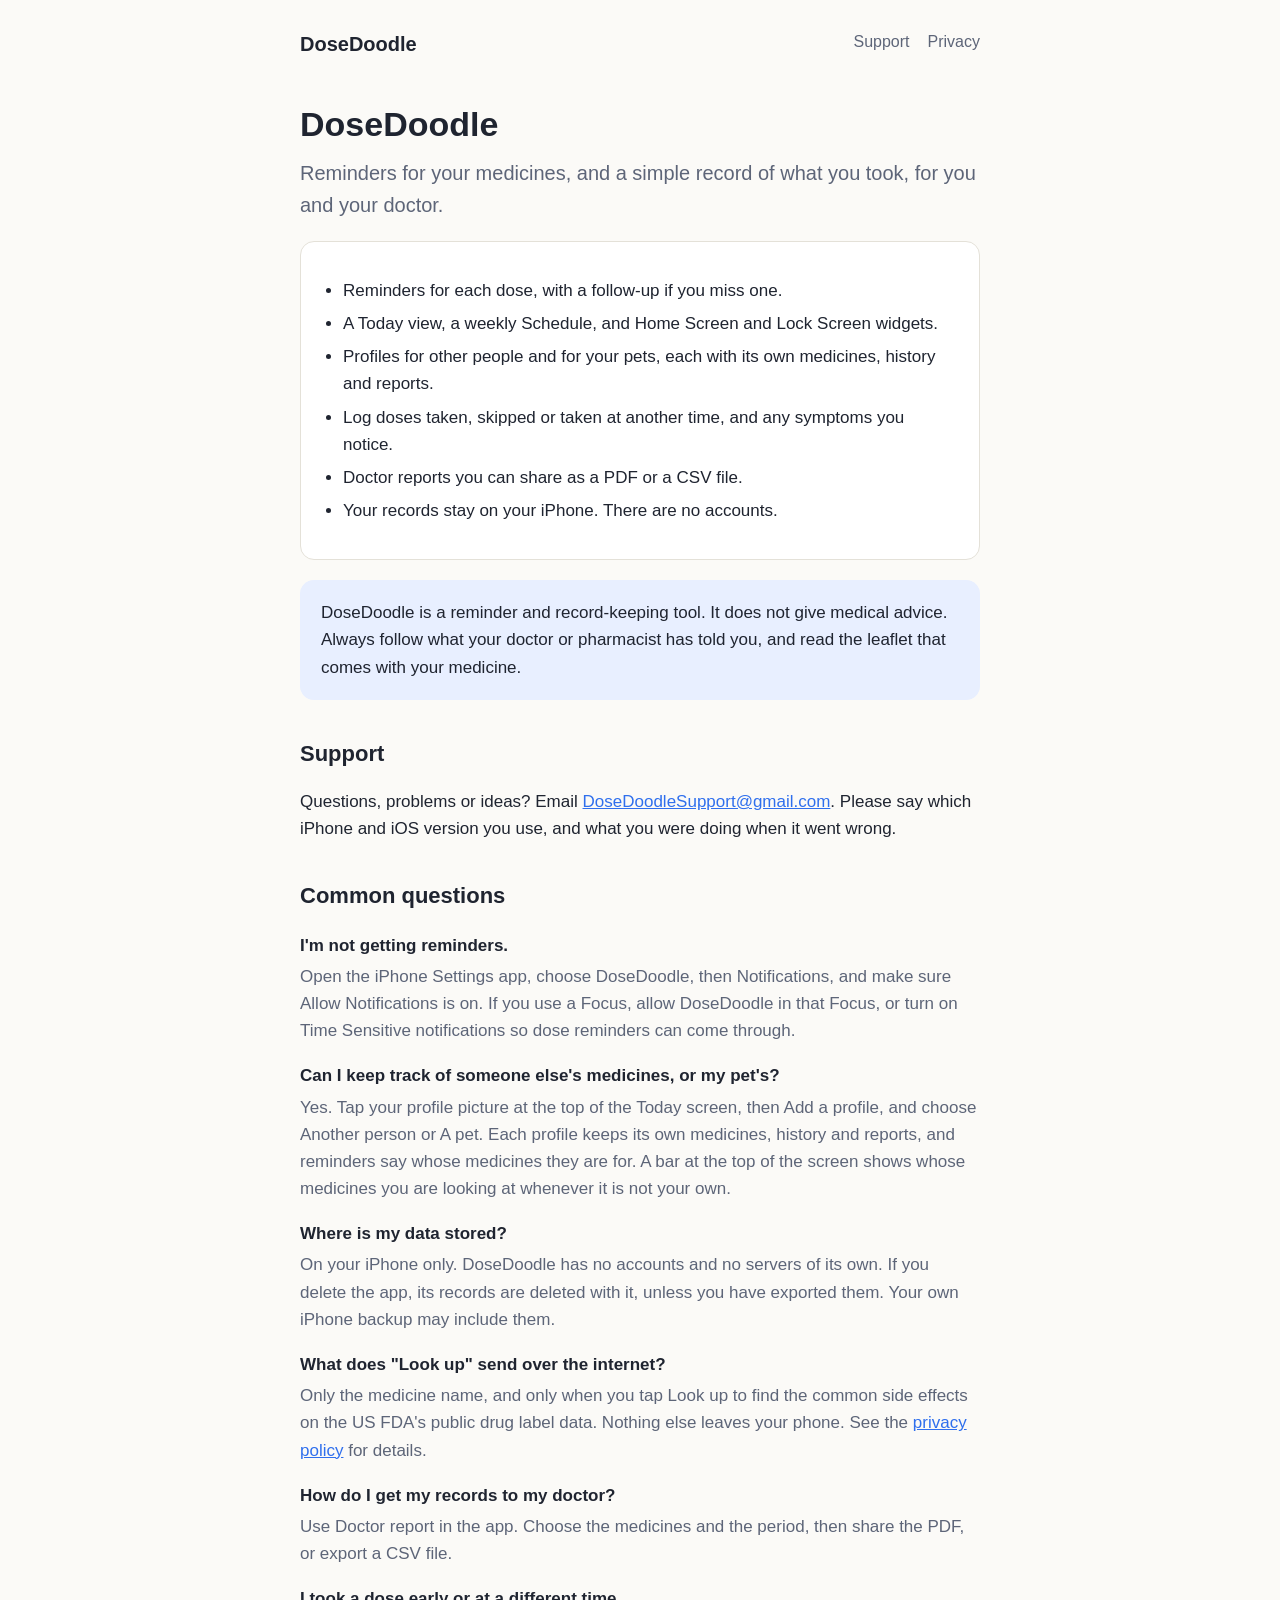
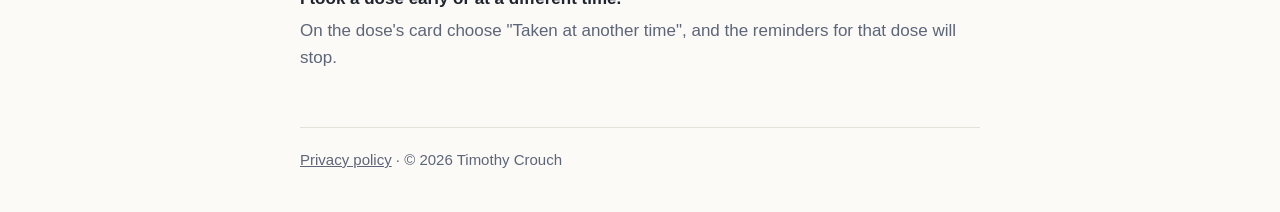
==== index.html @ ae4e3d3f "Add a tab icon to the DoseDoodle site Use the app's capsule on a teal tile as an SVG favicon, with 3" ====
<!doctype html>
<html lang="en-GB">
<head>
<meta charset="utf-8">
<meta name="viewport" content="width=device-width, initial-scale=1">
<title>DoseDoodle: medicine reminders and records</title>
<meta name="description" content="DoseDoodle is an iPhone app that reminds you when to take your medicines and keeps a simple record for you and your doctor.">
<link rel="icon" href="favicon.svg" type="image/svg+xml">
<link rel="icon" href="favicon-32.png" type="image/png" sizes="32x32">
<link rel="icon" href="favicon-48.png" type="image/png" sizes="48x48">
<link rel="apple-touch-icon" href="apple-touch-icon.png">
<link rel="stylesheet" href="style.css">
</head>
<body>
<div class="wrap">
  <header class="site">
    <a class="brand" href="/">DoseDoodle</a>
    <nav><a href="/">Support</a><a href="privacy.html">Privacy</a></nav>
  </header>

  <main>
    <h1>DoseDoodle</h1>
    <p class="lede">Reminders for your medicines, and a simple record of what you took, for you and your doctor.</p>

    <div class="card">
      <ul>
        <li>Reminders for each dose, with a follow-up if you miss one.</li>
        <li>A Today view, a weekly Schedule, and Home Screen and Lock Screen widgets.</li>
        <li>Profiles for other people and for your pets, each with its own medicines, history and reports.</li>
        <li>Log doses taken, skipped or taken at another time, and any symptoms you notice.</li>
        <li>Doctor reports you can share as a PDF or a CSV file.</li>
        <li>Your records stay on your iPhone. There are no accounts.</li>
      </ul>
    </div>

    <div class="card note">
      DoseDoodle is a reminder and record-keeping tool. It does not give medical advice. Always follow what your doctor or pharmacist has told you, and read the leaflet that comes with your medicine.
    </div>

    <h2>Support</h2>
    <p>Questions, problems or ideas? Email <a href="mailto:DoseDoodleSupport@gmail.com">DoseDoodleSupport@gmail.com</a>. Please say which iPhone and iOS version you use, and what you were doing when it went wrong.</p>

    <h2>Common questions</h2>
    <dl>
      <dt>I'm not getting reminders.</dt>
      <dd>Open the iPhone Settings app, choose DoseDoodle, then Notifications, and make sure Allow Notifications is on. If you use a Focus, allow DoseDoodle in that Focus, or turn on Time Sensitive notifications so dose reminders can come through.</dd>

      <dt>Can I keep track of someone else's medicines, or my pet's?</dt>
      <dd>Yes. Tap your profile picture at the top of the Today screen, then Add a profile, and choose Another person or A pet. Each profile keeps its own medicines, history and reports, and reminders say whose medicines they are for. A bar at the top of the screen shows whose medicines you are looking at whenever it is not your own.</dd>

      <dt>Where is my data stored?</dt>
      <dd>On your iPhone only. DoseDoodle has no accounts and no servers of its own. If you delete the app, its records are deleted with it, unless you have exported them. Your own iPhone backup may include them.</dd>

      <dt>What does "Look up" send over the internet?</dt>
      <dd>Only the medicine name, and only when you tap Look up to find the common side effects on the US FDA's public drug label data. Nothing else leaves your phone. See the <a href="privacy.html">privacy policy</a> for details.</dd>

      <dt>How do I get my records to my doctor?</dt>
      <dd>Use Doctor report in the app. Choose the medicines and the period, then share the PDF, or export a CSV file.</dd>

      <dt>I took a dose early or at a different time.</dt>
      <dd>On the dose's card choose "Taken at another time", and the reminders for that dose will stop.</dd>
    </dl>
  </main>

  <footer>
    <a href="privacy.html">Privacy policy</a> &middot; &copy; 2026 Timothy Crouch
  </footer>
</div>
</body>
</html>
---- style.css ----
:root {
  --bg: #fbfaf7;
  --card: #ffffff;
  --text: #1f2430;
  --muted: #5d6578;
  --line: #e4e1d8;
  --accent: #2f6fed;
  --accent-soft: #e8efff;
}
@media (prefers-color-scheme: dark) {
  :root {
    --bg: #14171f;
    --card: #1c202b;
    --text: #eceef4;
    --muted: #a3abbd;
    --line: #2d3343;
    --accent: #7ba3ff;
    --accent-soft: #232c45;
  }
}
* { box-sizing: border-box; }
html { -webkit-text-size-adjust: 100%; }
body {
  margin: 0;
  background: var(--bg);
  color: var(--text);
  font: 17px/1.6 -apple-system, BlinkMacSystemFont, "Segoe UI", Roboto, Helvetica, Arial, sans-serif;
}
.wrap { max-width: 720px; margin: 0 auto; padding: 0 20px; }
header.site { padding: 28px 0 8px; }
header.site a.brand { font-weight: 700; font-size: 20px; color: var(--text); text-decoration: none; }
header.site nav { float: right; }
header.site nav a { margin-left: 18px; color: var(--muted); text-decoration: none; font-size: 16px; }
header.site nav a:hover { color: var(--accent); }
h1 { font-size: 34px; line-height: 1.2; margin: 36px 0 12px; }
h2 { font-size: 22px; margin: 36px 0 8px; }
p, li { color: var(--text); }
.lede { font-size: 20px; color: var(--muted); margin-top: 0; }
a { color: var(--accent); }
.card {
  background: var(--card);
  border: 1px solid var(--line);
  border-radius: 14px;
  padding: 18px 20px;
  margin: 20px 0;
}
.card.note { background: var(--accent-soft); border-color: transparent; }
ul { padding-left: 22px; }
li { margin: 6px 0; }
dt { font-weight: 600; margin-top: 18px; }
dd { margin: 4px 0 0; color: var(--muted); }
footer { margin: 56px 0 40px; padding-top: 20px; border-top: 1px solid var(--line); color: var(--muted); font-size: 15px; }
footer a { color: var(--muted); }
.updated { color: var(--muted); font-size: 15px; }
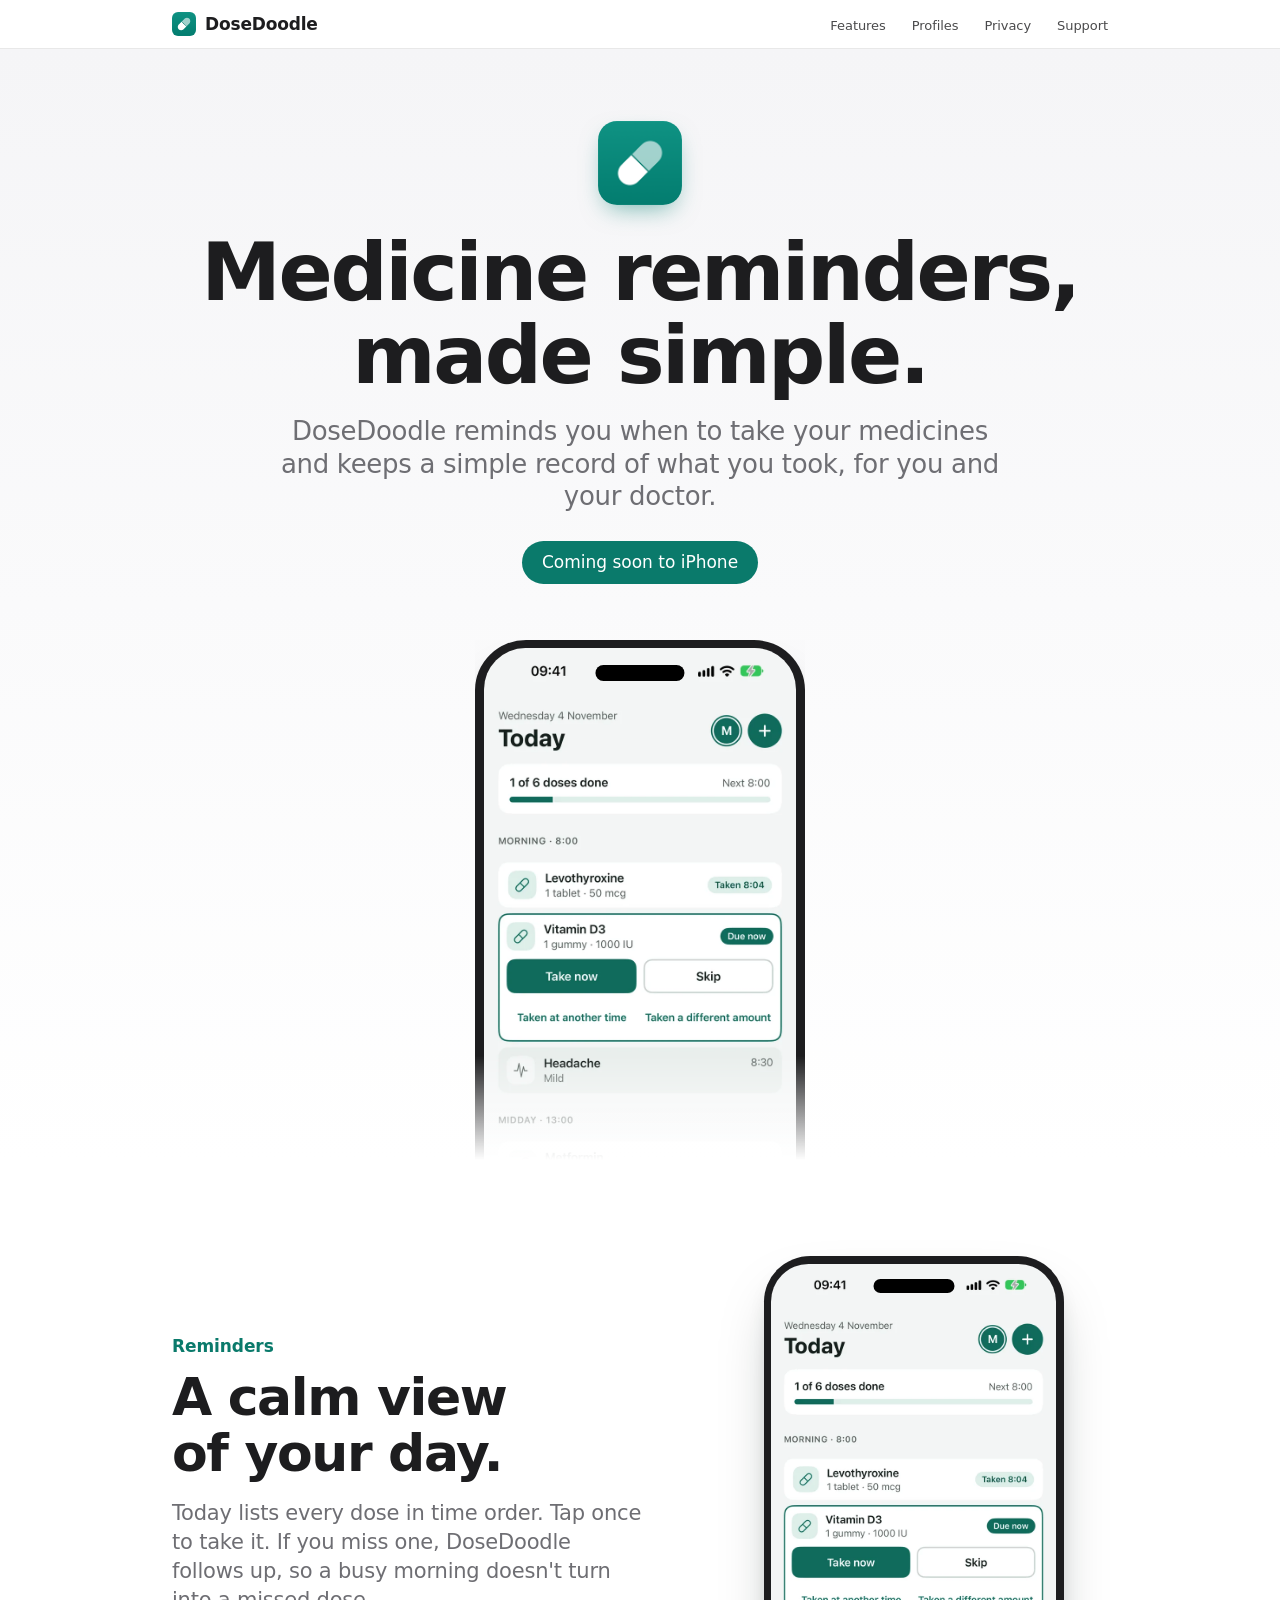
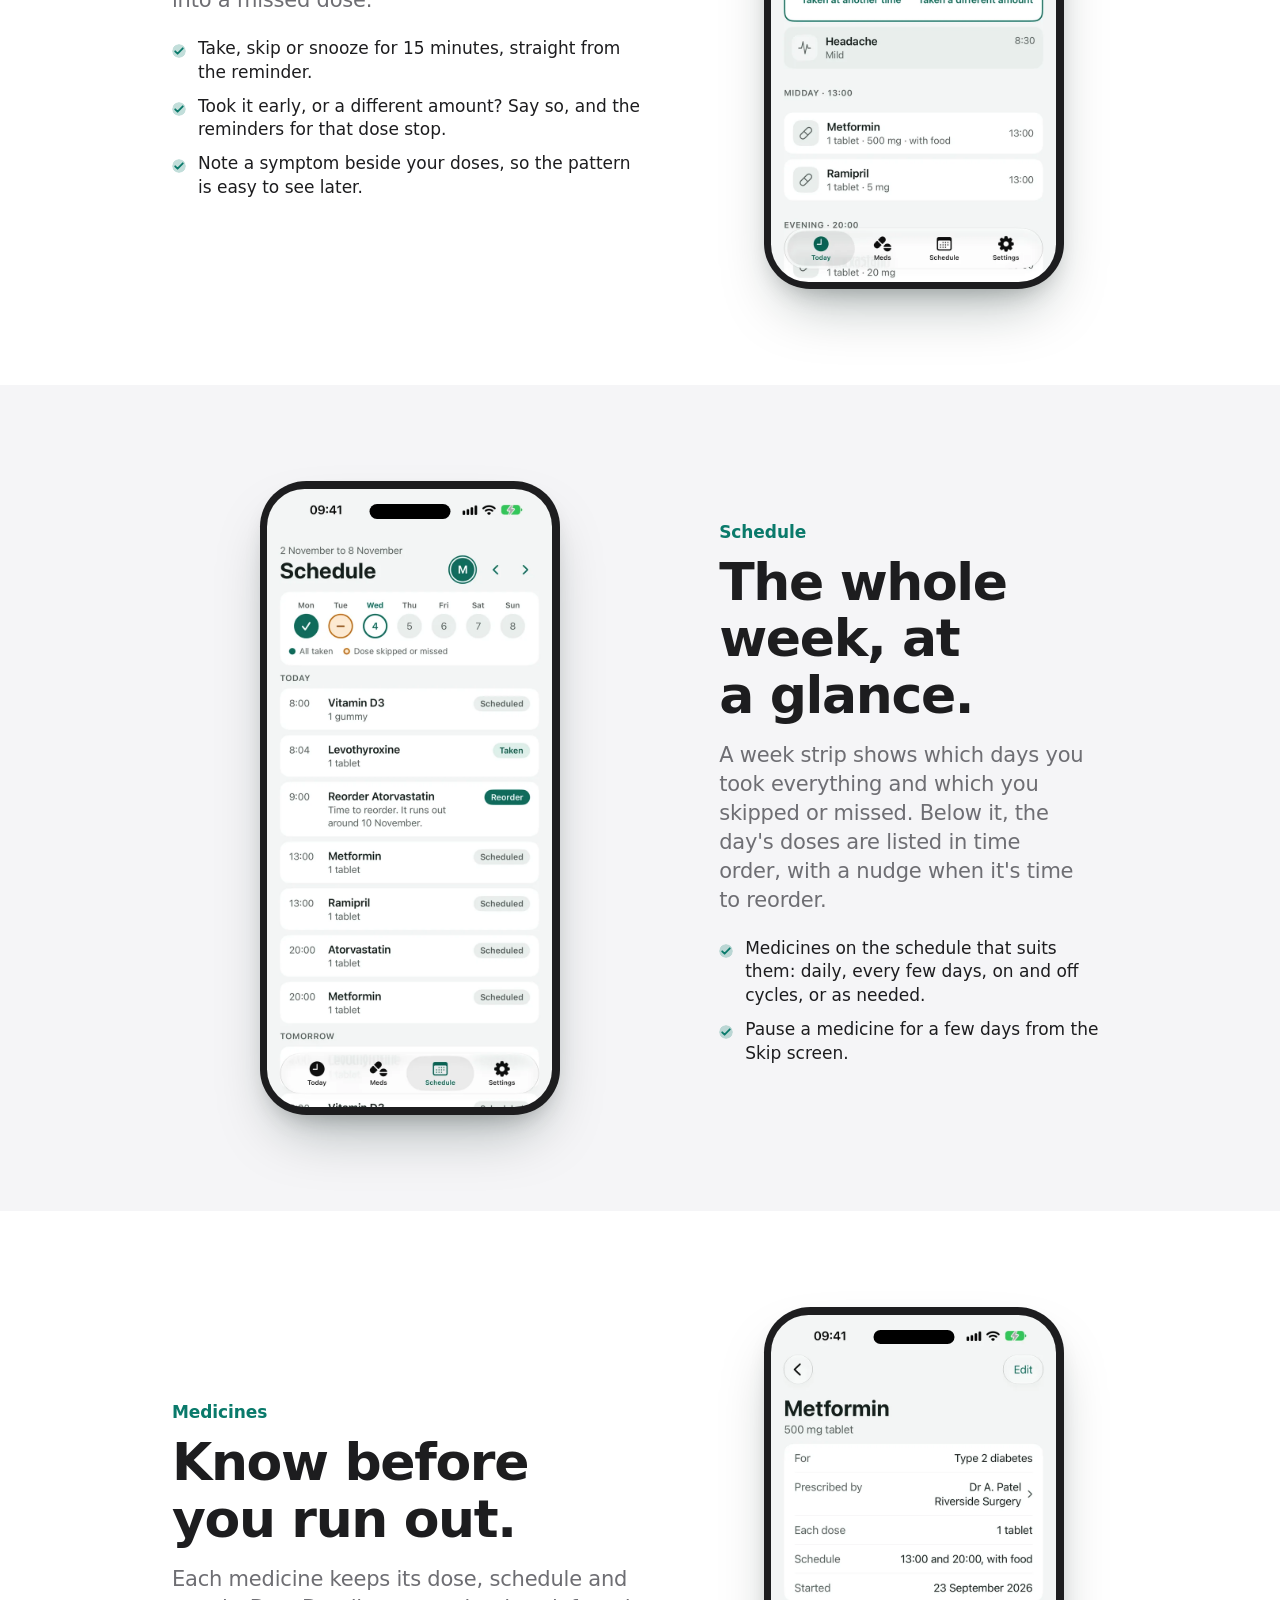
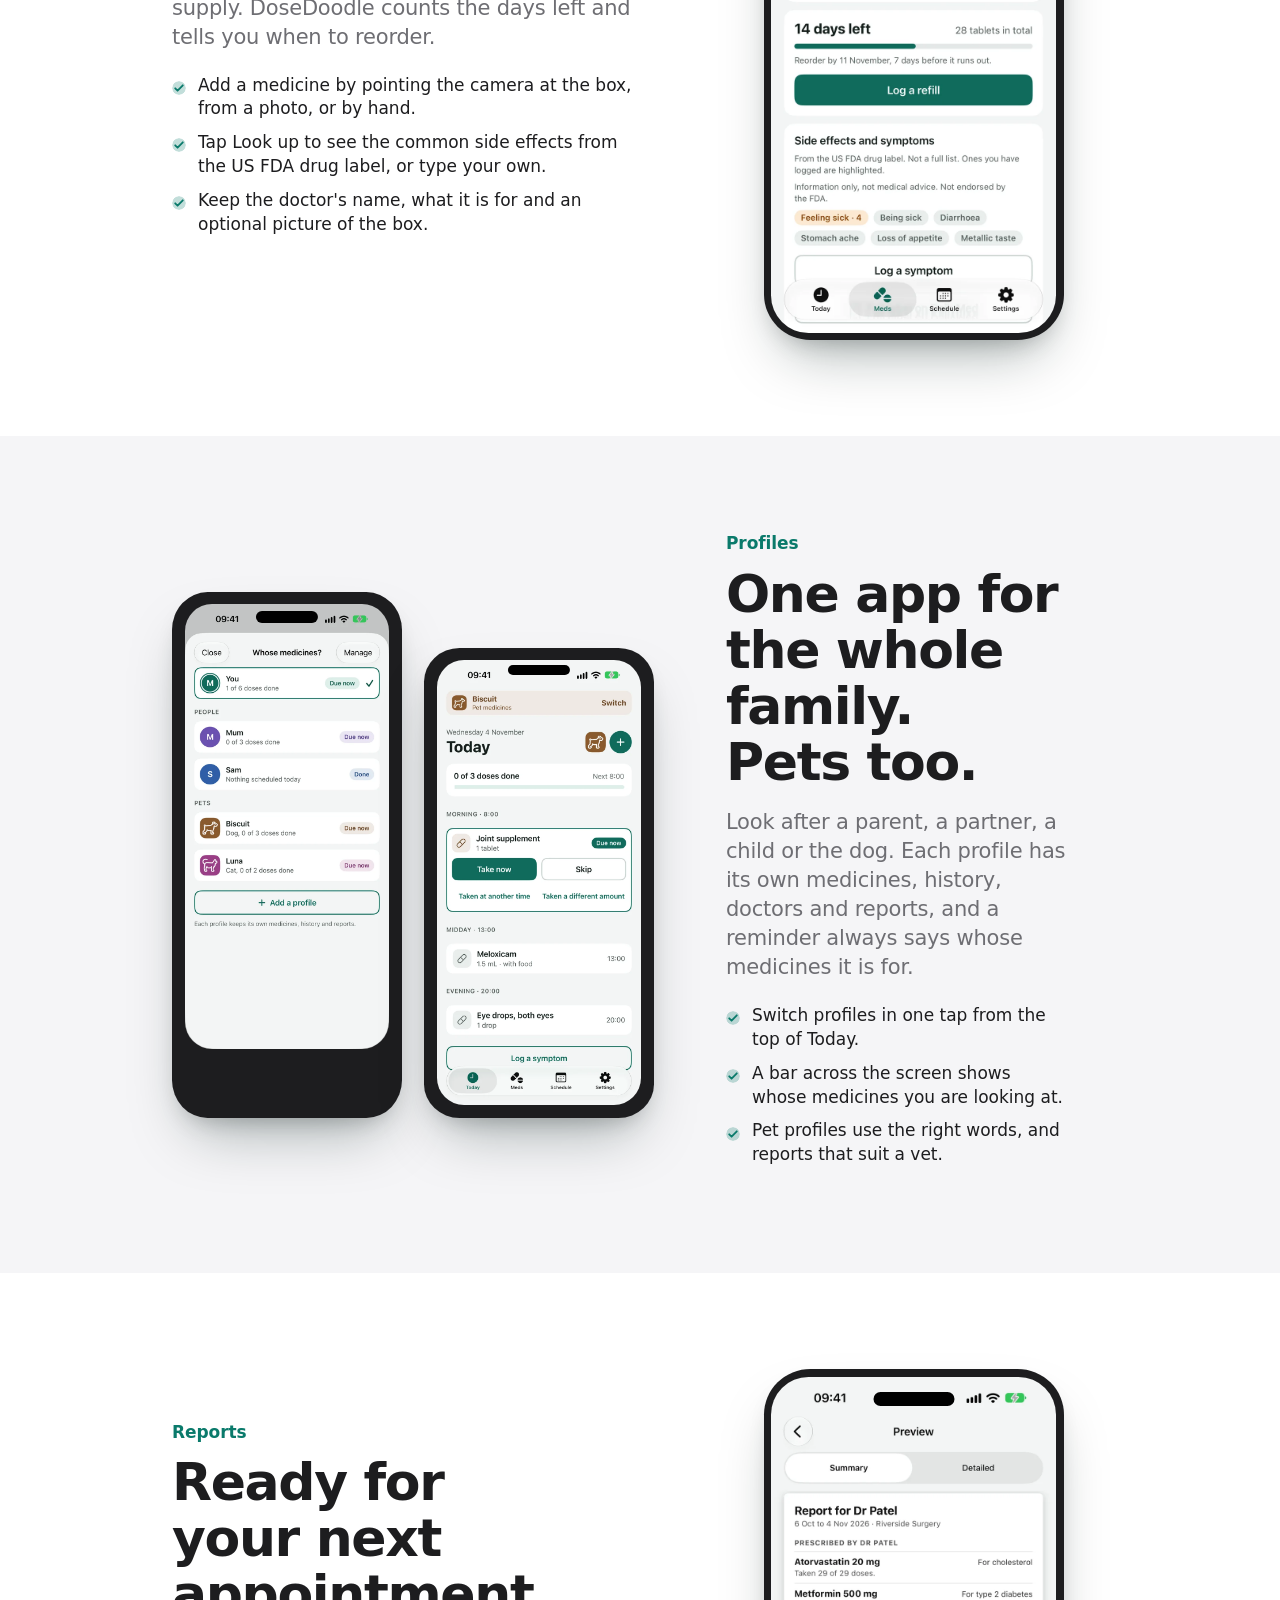
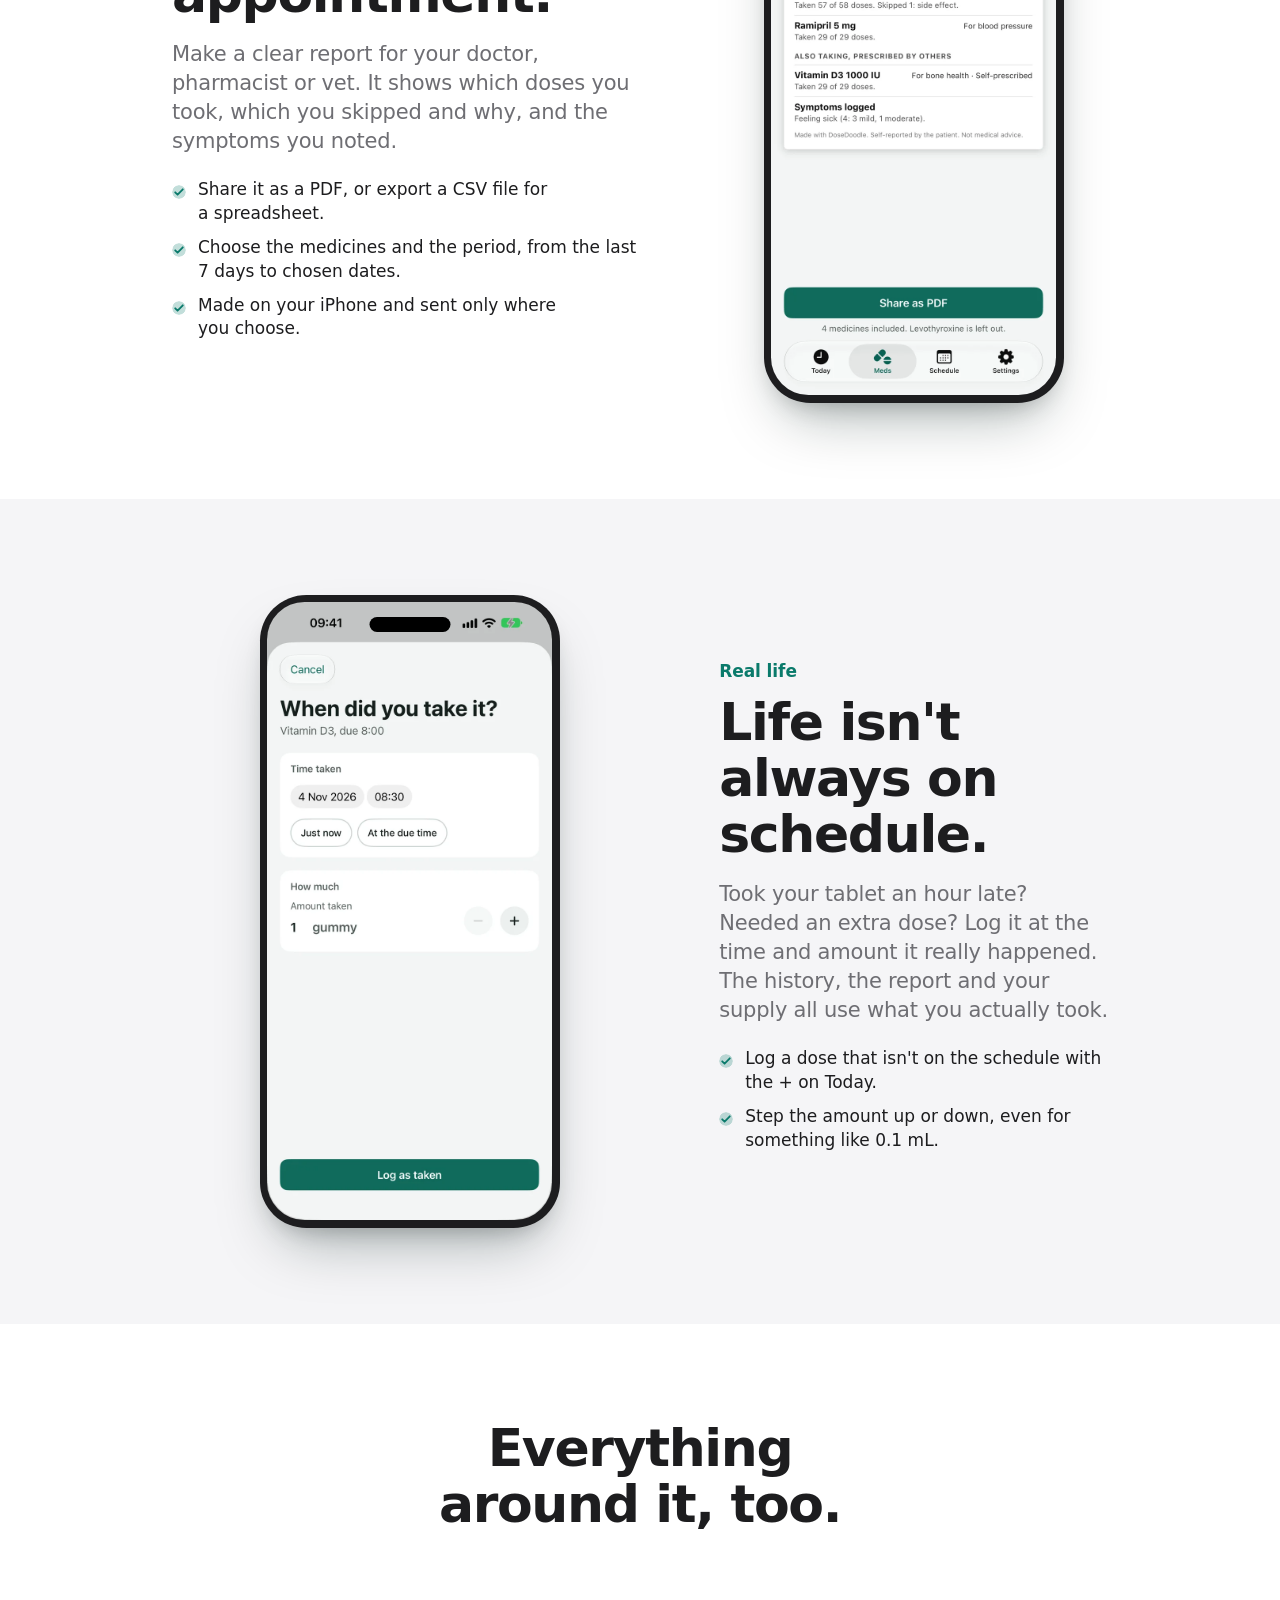
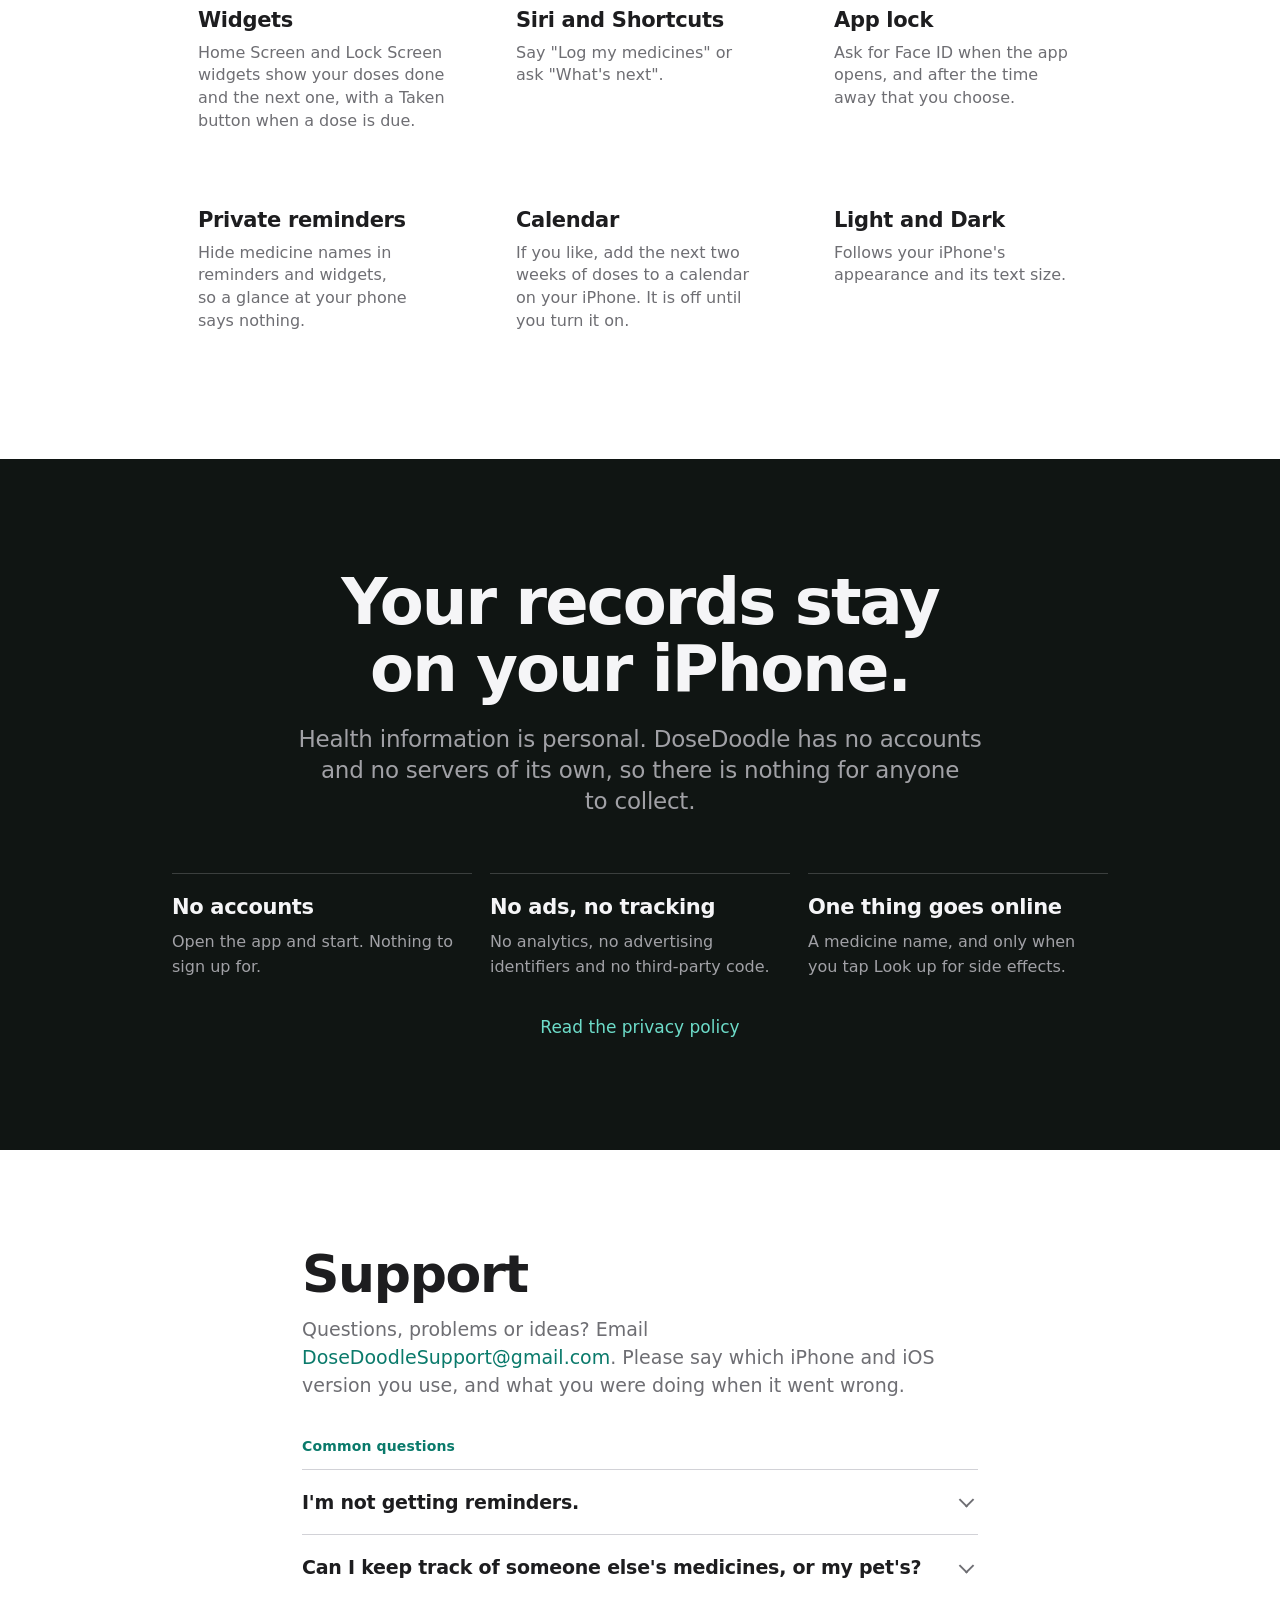
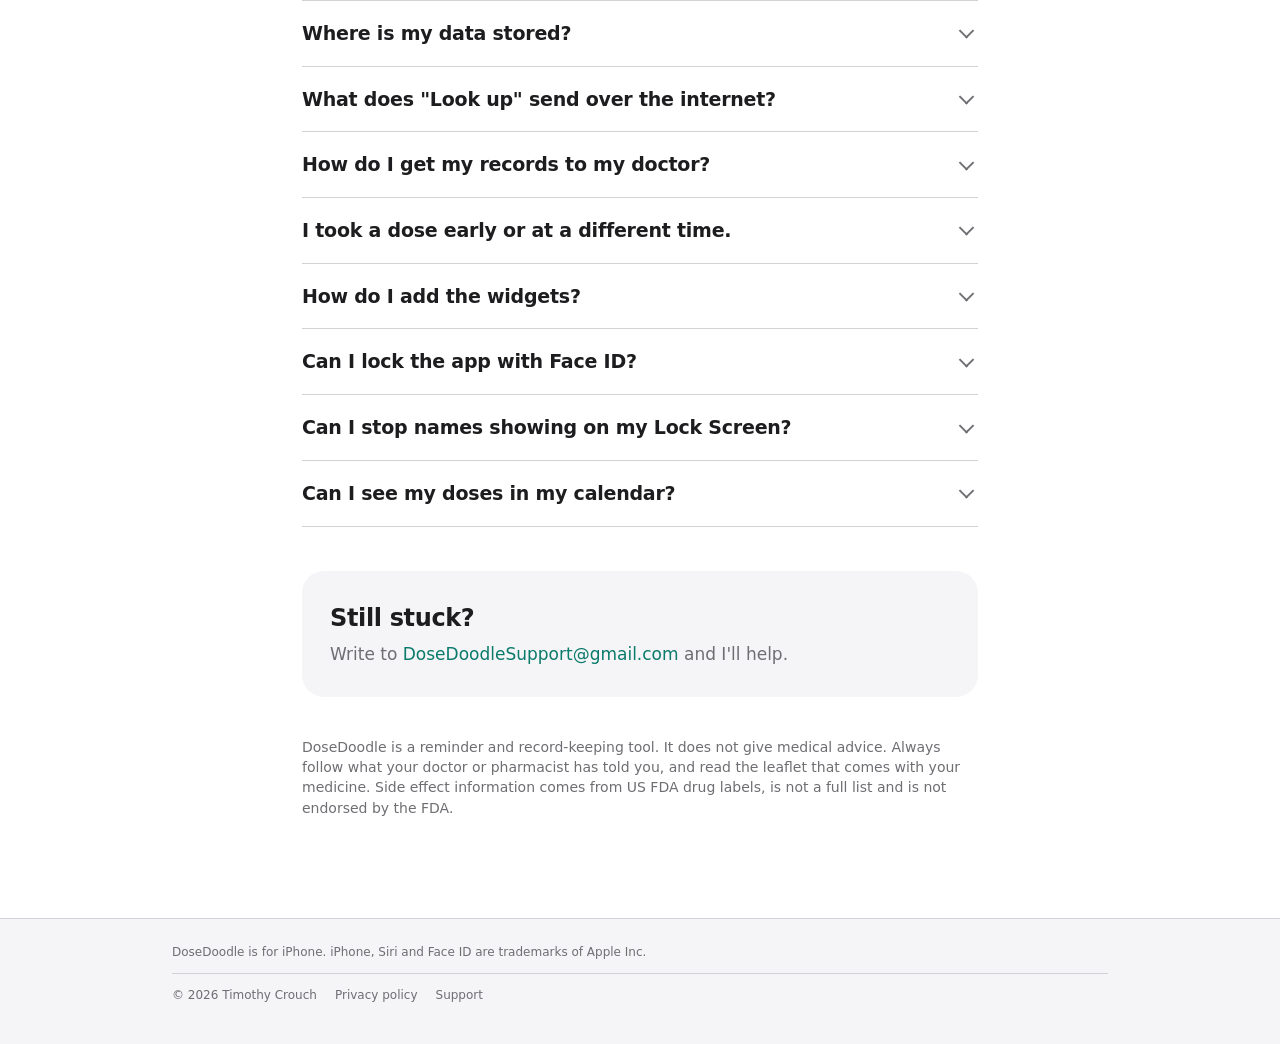
==== commit d09b5baa: "Redesign the DoseDoodle site in an Apple style, with screenshots and more support answers Move the h" ====
--- a/index.html
+++ b/index.html
@@ -3,8 +3,16 @@
 <head>
 <meta charset="utf-8">
 <meta name="viewport" content="width=device-width, initial-scale=1">
-<title>DoseDoodle: medicine reminders and records</title>
-<meta name="description" content="DoseDoodle is an iPhone app that reminds you when to take your medicines and keeps a simple record for you and your doctor.">
+<title>DoseDoodle: medicine reminders and records for iPhone</title>
+<meta name="description" content="DoseDoodle is an iPhone app that reminds you when to take your medicines and keeps a simple record for you and your doctor. Profiles for family and pets. Your records stay on your iPhone.">
+<meta name="theme-color" content="#ffffff" media="(prefers-color-scheme: light)">
+<meta name="theme-color" content="#000000" media="(prefers-color-scheme: dark)">
+<meta property="og:type" content="website">
+<meta property="og:site_name" content="DoseDoodle">
+<meta property="og:title" content="DoseDoodle: medicine reminders, made simple">
+<meta property="og:description" content="Reminders for your medicines and a simple record for you and your doctor. Profiles for family and pets. Your records stay on your iPhone.">
+<meta property="og:image" content="https://dosedoodle.netlify.app/img/og.png">
+<meta name="twitter:card" content="summary_large_image">
 <link rel="icon" href="favicon.svg" type="image/svg+xml">
 <link rel="icon" href="favicon-32.png" type="image/png" sizes="32x32">
 <link rel="icon" href="favicon-48.png" type="image/png" sizes="48x48">
@@ -12,59 +20,224 @@
 <link rel="stylesheet" href="style.css">
 </head>
 <body>
-<div class="wrap">
-  <header class="site">
-    <a class="brand" href="/">DoseDoodle</a>
-    <nav><a href="/">Support</a><a href="privacy.html">Privacy</a></nav>
-  </header>
-
-  <main>
-    <h1>DoseDoodle</h1>
-    <p class="lede">Reminders for your medicines, and a simple record of what you took, for you and your doctor.</p>
-
-    <div class="card">
-      <ul>
-        <li>Reminders for each dose, with a follow-up if you miss one.</li>
-        <li>A Today view, a weekly Schedule, and Home Screen and Lock Screen widgets.</li>
-        <li>Profiles for other people and for your pets, each with its own medicines, history and reports.</li>
-        <li>Log doses taken, skipped or taken at another time, and any symptoms you notice.</li>
-        <li>Doctor reports you can share as a PDF or a CSV file.</li>
-        <li>Your records stay on your iPhone. There are no accounts.</li>
-      </ul>
-    </div>
-
-    <div class="card note">
-      DoseDoodle is a reminder and record-keeping tool. It does not give medical advice. Always follow what your doctor or pharmacist has told you, and read the leaflet that comes with your medicine.
-    </div>
-
+
+<nav class="nav" aria-label="Main">
+  <div class="wrap">
+    <a class="brand" href="/"><img src="apple-touch-icon.png" alt="" width="24" height="24">DoseDoodle</a>
+    <ul>
+      <li class="hide-sm"><a href="#today">Features</a></li>
+      <li class="hide-sm"><a href="#profiles">Profiles</a></li>
+      <li><a href="#private">Privacy</a></li>
+      <li><a href="#support">Support</a></li>
+    </ul>
+  </div>
+</nav>
+
+<header class="hero">
+  <div class="wrap">
+    <img class="icon" src="apple-touch-icon.png" alt="DoseDoodle app icon" width="84" height="84">
+    <h1 class="display">Medicine reminders, made simple.</h1>
+    <p class="lede">DoseDoodle reminds you when to take your medicines and keeps a simple record of what you took, for you and your doctor.</p>
+    <!-- When the app is live, replace this pill with the App Store link and badge. -->
+    <span class="pill">Coming soon to iPhone</span>
+    <div class="hero-phone">
+      <div class="phone"><img src="img/today.webp" width="720" height="1564" alt="The Today screen in DoseDoodle, showing one dose taken, Vitamin D3 due now with Take now and Skip buttons, and later doses for midday and evening."></div>
+    </div>
+  </div>
+</header>
+
+<main>
+
+<section class="band" id="today">
+  <div class="wrap feature">
+    <div class="copy">
+      <p class="eyebrow">Reminders</p>
+      <h2>A calm view of your day.</h2>
+      <p>Today lists every dose in time order. Tap once to take it. If you miss one, DoseDoodle follows up, so a busy morning doesn't turn into a missed dose.</p>
+      <ul class="points">
+        <li>Take, skip or snooze for 15 minutes, straight from the reminder.</li>
+        <li>Took it early, or a different amount? Say so, and the reminders for that dose stop.</li>
+        <li>Note a symptom beside your doses, so the pattern is easy to see later.</li>
+      </ul>
+    </div>
+    <div class="shot"><div class="phone"><img src="img/today.webp" width="720" height="1564" loading="lazy" alt="DoseDoodle's Today screen with the options Taken at another time and Taken a different amount."></div></div>
+  </div>
+</section>
+
+<section class="band alt" id="schedule">
+  <div class="wrap feature flip">
+    <div class="copy">
+      <p class="eyebrow">Schedule</p>
+      <h2>The whole week, at a glance.</h2>
+      <p>A week strip shows which days you took everything and which you skipped or missed. Below it, the day's doses are listed in time order, with a nudge when it's time to reorder.</p>
+      <ul class="points">
+        <li>Medicines on the schedule that suits them: daily, every few days, on and off cycles, or as needed.</li>
+        <li>Pause a medicine for a few days from the Skip screen.</li>
+      </ul>
+    </div>
+    <div class="shot"><div class="phone"><img src="img/schedule.webp" width="720" height="1564" loading="lazy" alt="The weekly Schedule in DoseDoodle, with a week strip showing taken and skipped days above a list of the day's doses."></div></div>
+  </div>
+</section>
+
+<section class="band" id="medicines">
+  <div class="wrap feature">
+    <div class="copy">
+      <p class="eyebrow">Medicines</p>
+      <h2>Know before you run out.</h2>
+      <p>Each medicine keeps its dose, schedule and supply. DoseDoodle counts the days left and tells you when to reorder.</p>
+      <ul class="points">
+        <li>Add a medicine by pointing the camera at the box, from a photo, or by hand.</li>
+        <li>Tap Look up to see the common side effects from the US FDA drug label, or type your own.</li>
+        <li>Keep the doctor's name, what it is for and an optional picture of the box.</li>
+      </ul>
+    </div>
+    <div class="shot"><div class="phone"><img src="img/medicine.webp" width="720" height="1564" loading="lazy" alt="A medicine's page in DoseDoodle, showing the dose, the supply with days left, a reorder date and the side effects list."></div></div>
+  </div>
+</section>
+
+<section class="band alt" id="profiles">
+  <div class="wrap feature flip">
+    <div class="copy">
+      <p class="eyebrow">Profiles</p>
+      <h2>One app for the whole family. Pets too.</h2>
+      <p>Look after a parent, a partner, a child or the dog. Each profile has its own medicines, history, doctors and reports, and a reminder always says whose medicines it is for.</p>
+      <ul class="points">
+        <li>Switch profiles in one tap from the top of Today.</li>
+        <li>A bar across the screen shows whose medicines you are looking at.</li>
+        <li>Pet profiles use the right words, and reports that suit a vet.</li>
+      </ul>
+    </div>
+    <div class="shots">
+      <div class="phone"><img src="img/profiles.webp" width="720" height="1564" loading="lazy" alt="The Whose medicines screen, listing you, two people and two pets with how many doses each has done today."></div>
+      <div class="phone"><img src="img/pet-today.webp" width="720" height="1564" loading="lazy" alt="A dog's Today screen in DoseDoodle, with the profile bar across the top."></div>
+    </div>
+  </div>
+</section>
+
+<section class="band" id="reports">
+  <div class="wrap feature">
+    <div class="copy">
+      <p class="eyebrow">Reports</p>
+      <h2>Ready for your next appointment.</h2>
+      <p>Make a clear report for your doctor, pharmacist or vet. It shows which doses you took, which you skipped and why, and the symptoms you noted.</p>
+      <ul class="points">
+        <li>Share it as a PDF, or export a CSV file for a spreadsheet.</li>
+        <li>Choose the medicines and the period, from the last 7 days to chosen dates.</li>
+        <li>Made on your iPhone and sent only where you choose.</li>
+      </ul>
+    </div>
+    <div class="shot"><div class="phone"><img src="img/report.webp" width="720" height="1564" loading="lazy" alt="A doctor report preview in DoseDoodle, with the doses taken for each medicine and the symptoms logged."></div></div>
+  </div>
+</section>
+
+<section class="band alt" id="log">
+  <div class="wrap feature flip">
+    <div class="copy">
+      <p class="eyebrow">Real life</p>
+      <h2>Life isn't always on schedule.</h2>
+      <p>Took your tablet an hour late? Needed an extra dose? Log it at the time and amount it really happened. The history, the report and your supply all use what you actually took.</p>
+      <ul class="points">
+        <li>Log a dose that isn't on the schedule with the + on Today.</li>
+        <li>Step the amount up or down, even for something like 0.1 mL.</li>
+      </ul>
+    </div>
+    <div class="shot"><div class="phone"><img src="img/log-dose.webp" width="720" height="1564" loading="lazy" alt="The When did you take it screen in DoseDoodle, with the time and the amount taken."></div></div>
+  </div>
+</section>
+
+<section class="band" id="more">
+  <div class="wrap">
+    <div class="grid-head"><h2>Everything around it, too.</h2></div>
+    <div class="tiles">
+      <div class="tile"><h3>Widgets</h3><p>Home Screen and Lock Screen widgets show your doses done and the next one, with a Taken button when a dose is due.</p></div>
+      <div class="tile"><h3>Siri and Shortcuts</h3><p>Say "Log my medicines" or ask "What's next".</p></div>
+      <div class="tile"><h3>App lock</h3><p>Ask for Face ID when the app opens, and after the time away that you choose.</p></div>
+      <div class="tile"><h3>Private reminders</h3><p>Hide medicine names in reminders and widgets, so a glance at your phone says nothing.</p></div>
+      <div class="tile"><h3>Calendar</h3><p>If you like, add the next two weeks of doses to a calendar on your iPhone. It is off until you turn it on.</p></div>
+      <div class="tile"><h3>Light and Dark</h3><p>Follows your iPhone's appearance and its text size.</p></div>
+    </div>
+  </div>
+</section>
+
+<section class="dark" id="private">
+  <div class="wrap">
+    <h2>Your records stay on your iPhone.</h2>
+    <p class="sub">Health information is personal. DoseDoodle has no accounts and no servers of its own, so there is nothing for anyone to collect.</p>
+    <div class="facts">
+      <div class="fact"><b>No accounts</b><span>Open the app and start. Nothing to sign up for.</span></div>
+      <div class="fact"><b>No ads, no tracking</b><span>No analytics, no advertising identifiers and no third-party code.</span></div>
+      <div class="fact"><b>One thing goes online</b><span>A medicine name, and only when you tap Look up for side effects.</span></div>
+    </div>
+    <a href="privacy.html">Read the privacy policy</a>
+  </div>
+</section>
+
+<section class="support" id="support">
+  <div class="wrap narrow">
     <h2>Support</h2>
-    <p>Questions, problems or ideas? Email <a href="mailto:DoseDoodleSupport@gmail.com">DoseDoodleSupport@gmail.com</a>. Please say which iPhone and iOS version you use, and what you were doing when it went wrong.</p>
-
-    <h2>Common questions</h2>
-    <dl>
-      <dt>I'm not getting reminders.</dt>
-      <dd>Open the iPhone Settings app, choose DoseDoodle, then Notifications, and make sure Allow Notifications is on. If you use a Focus, allow DoseDoodle in that Focus, or turn on Time Sensitive notifications so dose reminders can come through.</dd>
-
-      <dt>Can I keep track of someone else's medicines, or my pet's?</dt>
-      <dd>Yes. Tap your profile picture at the top of the Today screen, then Add a profile, and choose Another person or A pet. Each profile keeps its own medicines, history and reports, and reminders say whose medicines they are for. A bar at the top of the screen shows whose medicines you are looking at whenever it is not your own.</dd>
-
-      <dt>Where is my data stored?</dt>
-      <dd>On your iPhone only. DoseDoodle has no accounts and no servers of its own. If you delete the app, its records are deleted with it, unless you have exported them. Your own iPhone backup may include them.</dd>
-
-      <dt>What does "Look up" send over the internet?</dt>
-      <dd>Only the medicine name, and only when you tap Look up to find the common side effects on the US FDA's public drug label data. Nothing else leaves your phone. See the <a href="privacy.html">privacy policy</a> for details.</dd>
-
-      <dt>How do I get my records to my doctor?</dt>
-      <dd>Use Doctor report in the app. Choose the medicines and the period, then share the PDF, or export a CSV file.</dd>
-
-      <dt>I took a dose early or at a different time.</dt>
-      <dd>On the dose's card choose "Taken at another time", and the reminders for that dose will stop.</dd>
-    </dl>
-  </main>
-
-  <footer>
-    <a href="privacy.html">Privacy policy</a> &middot; &copy; 2026 Timothy Crouch
-  </footer>
-</div>
+    <p class="intro">Questions, problems or ideas? Email <a href="mailto:DoseDoodleSupport@gmail.com">DoseDoodleSupport@gmail.com</a>. Please say which iPhone and iOS version you use, and what you were doing when it went wrong.</p>
+
+    <h3 class="eyebrow" style="margin-bottom:12px">Common questions</h3>
+    <div class="faq">
+      <details>
+        <summary>I'm not getting reminders.</summary>
+        <div class="answer"><p>Open the iPhone Settings app, choose DoseDoodle, then Notifications, and make sure Allow Notifications is on. If you use a Focus, allow DoseDoodle in that Focus, or turn on Time Sensitive notifications so dose reminders can come through.</p></div>
+      </details>
+      <details>
+        <summary>Can I keep track of someone else's medicines, or my pet's?</summary>
+        <div class="answer"><p>Yes. Tap your profile picture at the top of the Today screen, then Add a profile, and choose Another person or A pet. Each profile keeps its own medicines, history and reports, and reminders say whose medicines they are for. A bar at the top of the screen shows whose medicines you are looking at whenever it is not your own.</p></div>
+      </details>
+      <details>
+        <summary>Where is my data stored?</summary>
+        <div class="answer"><p>On your iPhone only. DoseDoodle has no accounts and no servers of its own. If you delete the app, its records are deleted with it, unless you have exported them. Your own iPhone backup may include them.</p></div>
+      </details>
+      <details>
+        <summary>What does "Look up" send over the internet?</summary>
+        <div class="answer"><p>Only the medicine name, and only when you tap Look up to find the common side effects on the US FDA's public drug label data. Nothing else leaves your phone. See the <a href="privacy.html">privacy policy</a> for details.</p></div>
+      </details>
+      <details>
+        <summary>How do I get my records to my doctor?</summary>
+        <div class="answer"><p>Use Doctor report in the app. Choose the medicines and the period, then share the PDF, or export a CSV file.</p></div>
+      </details>
+      <details>
+        <summary>I took a dose early or at a different time.</summary>
+        <div class="answer"><p>On the dose's card choose "Taken at another time", and the reminders for that dose will stop. If you took a different amount, choose "Taken a different amount".</p></div>
+      </details>
+      <details>
+        <summary>How do I add the widgets?</summary>
+        <div class="answer"><p>On the Home Screen, touch and hold an empty spot, tap the + button, and search for DoseDoodle. For the Lock Screen, touch and hold the Lock Screen, choose Customise, and add a DoseDoodle widget. The widgets show the owner profile's doses.</p></div>
+      </details>
+      <details>
+        <summary>Can I lock the app with Face ID?</summary>
+        <div class="answer"><p>Yes. In DoseDoodle, open Settings, then App lock, and turn on Require Face ID. You choose how long the app can be left before it locks again.</p></div>
+      </details>
+      <details>
+        <summary>Can I stop names showing on my Lock Screen?</summary>
+        <div class="answer"><p>Yes. Turn on Hide medicine names in Settings. Reminders and widgets then leave the names out.</p></div>
+      </details>
+      <details>
+        <summary>Can I see my doses in my calendar?</summary>
+        <div class="answer"><p>Yes. In Settings, choose Calendar to add the next two weeks of doses to a calendar on your iPhone. It is off until you turn it on.</p></div>
+      </details>
+    </div>
+
+    <div class="contact-card">
+      <h3>Still stuck?</h3>
+      <p>Write to <a href="mailto:DoseDoodleSupport@gmail.com">DoseDoodleSupport@gmail.com</a> and I'll help.</p>
+    </div>
+
+    <p class="notice">DoseDoodle is a reminder and record-keeping tool. It does not give medical advice. Always follow what your doctor or pharmacist has told you, and read the leaflet that comes with your medicine. Side effect information comes from US FDA drug labels, is not a full list and is not endorsed by the FDA.</p>
+  </div>
+</section>
+
+</main>
+
+<footer>
+  <div class="wrap">
+    <p>DoseDoodle is for iPhone. iPhone, Siri and Face ID are trademarks of Apple Inc.</p>
+    <div class="links"><span>&copy; 2026 Timothy Crouch</span><a href="privacy.html">Privacy policy</a><a href="#support">Support</a></div>
+  </div>
+</footer>
+
 </body>
 </html>
--- a/style.css
+++ b/style.css
@@ -1,54 +1,190 @@
+/* DoseDoodle site. No external fonts, scripts or trackers, on purpose. */
 :root {
-  --bg: #fbfaf7;
+  --bg: #ffffff;
+  --band: #f5f5f7;
+  --text: #1d1d1f;
+  --muted: #6e6e73;
+  --line: #d2d2d7;
+  --accent: #0a7a6b;
+  --accent-strong: #086559;
+  --on-accent: #ffffff;
   --card: #ffffff;
-  --text: #1f2430;
-  --muted: #5d6578;
-  --line: #e4e1d8;
-  --accent: #2f6fed;
-  --accent-soft: #e8efff;
+  --nav-bg: rgba(255, 255, 255, 0.78);
+  --dark-bg: #101513;
+  --dark-text: #f5f5f7;
+  --dark-muted: #a1a1a6;
+  --bezel: #1d1d1f;
+  --shadow: 0 30px 60px -20px rgba(0, 30, 25, 0.35), 0 12px 24px -12px rgba(0, 0, 0, 0.25);
 }
 @media (prefers-color-scheme: dark) {
   :root {
-    --bg: #14171f;
-    --card: #1c202b;
-    --text: #eceef4;
-    --muted: #a3abbd;
-    --line: #2d3343;
-    --accent: #7ba3ff;
-    --accent-soft: #232c45;
+    --bg: #000000;
+    --band: #111113;
+    --text: #f5f5f7;
+    --muted: #a1a1a6;
+    --line: #2c2c2e;
+    --accent: #3fc8b2;
+    --accent-strong: #6ddcc9;
+    --on-accent: #00110d;
+    --card: #1c1c1e;
+    --nav-bg: rgba(0, 0, 0, 0.72);
+    --dark-bg: #0a0f0d;
+    --bezel: #3a3a3c;
+    --shadow: 0 30px 60px -20px rgba(0, 0, 0, 0.8), 0 0 0 1px rgba(255, 255, 255, 0.06);
   }
 }
+
 * { box-sizing: border-box; }
-html { -webkit-text-size-adjust: 100%; }
+html { -webkit-text-size-adjust: 100%; scroll-behavior: smooth; scroll-padding-top: 64px; }
+@media (prefers-reduced-motion: reduce) { html { scroll-behavior: auto; } }
 body {
   margin: 0;
   background: var(--bg);
   color: var(--text);
-  font: 17px/1.6 -apple-system, BlinkMacSystemFont, "Segoe UI", Roboto, Helvetica, Arial, sans-serif;
+  font: 17px/1.47 -apple-system, BlinkMacSystemFont, "SF Pro Text", "Segoe UI Variable Text", "Segoe UI", system-ui, Roboto, Helvetica, Arial, sans-serif;
+  -webkit-font-smoothing: antialiased;
 }
-.wrap { max-width: 720px; margin: 0 auto; padding: 0 20px; }
-header.site { padding: 28px 0 8px; }
-header.site a.brand { font-weight: 700; font-size: 20px; color: var(--text); text-decoration: none; }
-header.site nav { float: right; }
-header.site nav a { margin-left: 18px; color: var(--muted); text-decoration: none; font-size: 16px; }
-header.site nav a:hover { color: var(--accent); }
-h1 { font-size: 34px; line-height: 1.2; margin: 36px 0 12px; }
-h2 { font-size: 22px; margin: 36px 0 8px; }
-p, li { color: var(--text); }
-.lede { font-size: 20px; color: var(--muted); margin-top: 0; }
-a { color: var(--accent); }
-.card {
-  background: var(--card);
-  border: 1px solid var(--line);
-  border-radius: 14px;
-  padding: 18px 20px;
-  margin: 20px 0;
+img { display: block; max-width: 100%; }
+a { color: var(--accent); text-decoration: none; }
+a:hover { text-decoration: underline; }
+p, li, dd { text-wrap: pretty; }
+h1, h2, h3 { text-wrap: balance; }
+
+.wrap { max-width: 980px; margin: 0 auto; padding: 0 22px; }
+.narrow { max-width: 720px; }
+
+/* Navigation */
+.nav {
+  position: sticky; top: 0; z-index: 10;
+  background: var(--nav-bg);
+  -webkit-backdrop-filter: saturate(180%) blur(20px);
+  backdrop-filter: saturate(180%) blur(20px);
+  border-bottom: 1px solid rgba(128, 128, 128, 0.18);
 }
-.card.note { background: var(--accent-soft); border-color: transparent; }
-ul { padding-left: 22px; }
-li { margin: 6px 0; }
-dt { font-weight: 600; margin-top: 18px; }
-dd { margin: 4px 0 0; color: var(--muted); }
-footer { margin: 56px 0 40px; padding-top: 20px; border-top: 1px solid var(--line); color: var(--muted); font-size: 15px; }
+.nav .wrap { display: flex; align-items: center; justify-content: space-between; height: 48px; }
+.nav .brand { display: flex; align-items: center; gap: 9px; color: var(--text); font-weight: 600; font-size: 17px; letter-spacing: -0.01em; }
+.nav .brand:hover { text-decoration: none; }
+.nav .brand img { width: 24px; height: 24px; border-radius: 6px; }
+.nav ul { display: flex; gap: 26px; list-style: none; margin: 0; padding: 0; }
+.nav ul a { color: var(--text); opacity: 0.8; font-size: 13px; letter-spacing: -0.005em; }
+.nav ul a:hover, .nav ul a[aria-current] { opacity: 1; text-decoration: none; }
+@media (max-width: 640px) {
+  .nav ul { gap: 16px; }
+  .nav .hide-sm { display: none; }
+}
+
+/* Hero */
+.hero { text-align: center; padding: 72px 0 0; overflow: hidden; background: linear-gradient(180deg, var(--band) 0%, var(--bg) 100%); }
+.hero .icon { width: 84px; height: 84px; margin: 0 auto 26px; border-radius: 19px; box-shadow: 0 10px 24px -8px rgba(4, 126, 111, 0.55); }
+.eyebrow { font-size: 14px; font-weight: 600; color: var(--accent); letter-spacing: 0.01em; margin: 0 0 10px; }
+h1.display { font-size: clamp(40px, 8vw, 80px); line-height: 1.04; font-weight: 700; letter-spacing: -0.03em; margin: 0 auto 18px; max-width: 12em; }
+.hero .lede { font-size: clamp(19px, 2.6vw, 26px); line-height: 1.25; color: var(--muted); font-weight: 400; letter-spacing: -0.012em; max-width: 30em; margin: 0 auto; }
+.pill {
+  display: inline-block; margin-top: 28px; padding: 9px 20px; border-radius: 980px;
+  background: var(--accent); color: var(--on-accent); font-size: 17px; font-weight: 500;
+}
+.hero-phone { margin: 56px auto 0; width: min(330px, 74vw); max-height: 520px; overflow: hidden; -webkit-mask-image: linear-gradient(#000 80%, transparent); mask-image: linear-gradient(#000 80%, transparent); }
+.hero-phone .phone { margin-bottom: -2px; }
+
+/* Phone frame around a screenshot */
+.phone {
+  position: relative; width: 100%;
+  background: var(--bezel);
+  border-radius: 15.5% / 7.2%;
+  padding: 2.6%;
+  box-shadow: var(--shadow);
+}
+.phone img { width: 100%; height: auto; border-radius: 13.2% / 6.1%; aspect-ratio: 1320 / 2868; background: #f3f5f4; }
+.phone::after {
+  content: ""; position: absolute; top: 3.6%; left: 50%; transform: translateX(-50%);
+  width: 27%; height: 2.3%; background: #000; border-radius: 99px;
+}
+
+/* Feature bands */
+.band { padding: 96px 0; }
+.band.alt { background: var(--band); }
+.feature { display: grid; grid-template-columns: 1fr; gap: 48px; align-items: center; }
+.feature .copy h2 { font-size: clamp(32px, 5vw, 52px); line-height: 1.08; font-weight: 700; letter-spacing: -0.026em; margin: 0 0 18px; }
+.feature .copy p { font-size: clamp(18px, 2vw, 21px); line-height: 1.38; color: var(--muted); letter-spacing: -0.01em; margin: 0 0 14px; }
+.feature .copy p strong { color: var(--text); font-weight: 600; }
+.feature .copy p.eyebrow { font-size: 17px; font-weight: 600; color: var(--accent); margin: 0 0 10px; letter-spacing: -0.005em; }
+.feature .shot { width: min(300px, 70vw); margin: 0 auto; }
+.feature .shots { display: flex; gap: 22px; justify-content: center; }
+.feature .shots .phone { width: min(230px, 40vw); }
+.feature .shots .phone + .phone { margin-top: 56px; }
+@media (min-width: 820px) {
+  .feature { grid-template-columns: 1.1fr 0.9fr; gap: 72px; }
+  .feature.flip .copy { order: 2; }
+  .feature .shot { width: 300px; }
+  .feature .shots .phone { width: 230px; }
+}
+.points { list-style: none; padding: 0; margin: 22px 0 0; }
+.points li { position: relative; padding-left: 26px; margin: 10px 0; color: var(--text); font-size: 17px; line-height: 1.4; }
+.points li::before {
+  content: ""; position: absolute; left: 0; top: 0.42em; width: 14px; height: 14px; border-radius: 50%;
+  background: var(--accent);
+  -webkit-mask: url("data:image/svg+xml,%3Csvg xmlns='http://www.w3.org/2000/svg' viewBox='0 0 14 14'%3E%3Cpath d='M3.2 7.3l2.4 2.4 5.2-5.4' fill='none' stroke='%23000' stroke-width='1.8' stroke-linecap='round' stroke-linejoin='round'/%3E%3Ccircle cx='7' cy='7' r='7' fill-opacity='.25'/%3E%3C/svg%3E") center / contain no-repeat;
+  mask: url("data:image/svg+xml,%3Csvg xmlns='http://www.w3.org/2000/svg' viewBox='0 0 14 14'%3E%3Cpath d='M3.2 7.3l2.4 2.4 5.2-5.4' fill='none' stroke='%23000' stroke-width='1.8' stroke-linecap='round' stroke-linejoin='round'/%3E%3Ccircle cx='7' cy='7' r='7' fill-opacity='.25'/%3E%3C/svg%3E") center / contain no-repeat;
+}
+
+/* Grid of smaller features */
+.grid-head { text-align: center; margin: 0 auto 48px; max-width: 640px; }
+.grid-head h2 { font-size: clamp(32px, 5vw, 52px); line-height: 1.08; font-weight: 700; letter-spacing: -0.026em; margin: 0; }
+.tiles { display: grid; grid-template-columns: repeat(auto-fit, minmax(250px, 1fr)); gap: 18px; }
+.tile { background: var(--card); border-radius: 22px; padding: 28px 26px 30px; }
+.band.alt .tile { box-shadow: 0 1px 0 rgba(0, 0, 0, 0.03); }
+.tile h3 { font-size: 21px; line-height: 1.2; font-weight: 600; letter-spacing: -0.015em; margin: 0 0 8px; }
+.tile p { margin: 0; color: var(--muted); font-size: 16px; line-height: 1.42; }
+
+/* Privacy band */
+.dark { background: var(--dark-bg); color: var(--dark-text); text-align: center; padding: 110px 0; }
+.dark h2 { font-size: clamp(34px, 6vw, 64px); line-height: 1.06; font-weight: 700; letter-spacing: -0.03em; margin: 0 auto 20px; max-width: 14em; }
+.dark .sub { font-size: clamp(18px, 2.2vw, 23px); line-height: 1.35; color: var(--dark-muted); max-width: 31em; margin: 0 auto; letter-spacing: -0.01em; }
+.facts { display: grid; grid-template-columns: repeat(auto-fit, minmax(190px, 1fr)); gap: 18px; margin: 56px 0 36px; text-align: left; }
+.fact { border-top: 1px solid rgba(255, 255, 255, 0.18); padding-top: 18px; }
+.fact b { display: block; font-size: 21px; font-weight: 600; letter-spacing: -0.015em; margin-bottom: 6px; }
+.fact span { color: var(--dark-muted); font-size: 16px; line-height: 1.4; }
+.dark a { color: #6ddcc9; }
+
+/* Support and FAQ */
+.support { padding: 96px 0 40px; }
+.support h2 { font-size: clamp(32px, 5vw, 52px); line-height: 1.08; font-weight: 700; letter-spacing: -0.026em; margin: 0 0 14px; }
+.support .intro { font-size: 19px; color: var(--muted); margin: 0 0 36px; max-width: 34em; }
+.faq { border-top: 1px solid var(--line); }
+.faq details { border-bottom: 1px solid var(--line); }
+.faq summary {
+  list-style: none; cursor: pointer; padding: 20px 40px 20px 0; position: relative;
+  font-size: 19px; font-weight: 600; letter-spacing: -0.012em; line-height: 1.3;
+}
+.faq summary::-webkit-details-marker { display: none; }
+.faq summary::after {
+  content: ""; position: absolute; right: 6px; top: 50%; width: 9px; height: 9px;
+  border-right: 2px solid var(--muted); border-bottom: 2px solid var(--muted);
+  transform: translateY(-70%) rotate(45deg); transition: transform 0.2s ease;
+}
+.faq details[open] summary::after { transform: translateY(-30%) rotate(-135deg); }
+.faq summary:focus-visible { outline: 2px solid var(--accent); outline-offset: 4px; border-radius: 6px; }
+.faq .answer { padding: 0 0 22px; color: var(--muted); font-size: 17px; line-height: 1.5; max-width: 40em; }
+.faq .answer p { margin: 0 0 10px; }
+.contact-card { margin-top: 44px; background: var(--band); border-radius: 22px; padding: 30px 28px; }
+.contact-card h3 { margin: 0 0 6px; font-size: 24px; letter-spacing: -0.015em; }
+.contact-card p { margin: 0; color: var(--muted); }
+.notice { margin: 40px 0 0; color: var(--muted); font-size: 14px; line-height: 1.45; }
+
+/* Legal / long text pages */
+.doc { padding-top: 64px; padding-bottom: 40px; }
+.doc h1 { font-size: clamp(36px, 6vw, 56px); line-height: 1.06; font-weight: 700; letter-spacing: -0.03em; margin: 0 0 10px; }
+.doc h2 { font-size: 24px; line-height: 1.2; font-weight: 600; letter-spacing: -0.018em; margin: 44px 0 10px; }
+.doc p, .doc li { color: var(--text); font-size: 17px; line-height: 1.55; }
+.doc ul { padding-left: 22px; }
+.doc li { margin: 8px 0; }
+.updated { color: var(--muted); font-size: 15px; margin: 0 0 28px; }
+.card { background: var(--band); border-radius: 18px; padding: 20px 22px; margin: 24px 0; }
+.card.note { background: color-mix(in srgb, var(--accent) 11%, var(--bg)); }
+
+/* Footer */
+footer { background: var(--band); border-top: 1px solid var(--line); margin-top: 60px; padding: 24px 0 40px; color: var(--muted); font-size: 12px; line-height: 1.5; }
+footer p { margin: 0 0 10px; }
 footer a { color: var(--muted); }
-.updated { color: var(--muted); font-size: 15px; }
+footer a:hover { color: var(--text); }
+footer .links { margin-top: 12px; padding-top: 12px; border-top: 1px solid var(--line); display: flex; flex-wrap: wrap; gap: 6px 18px; }
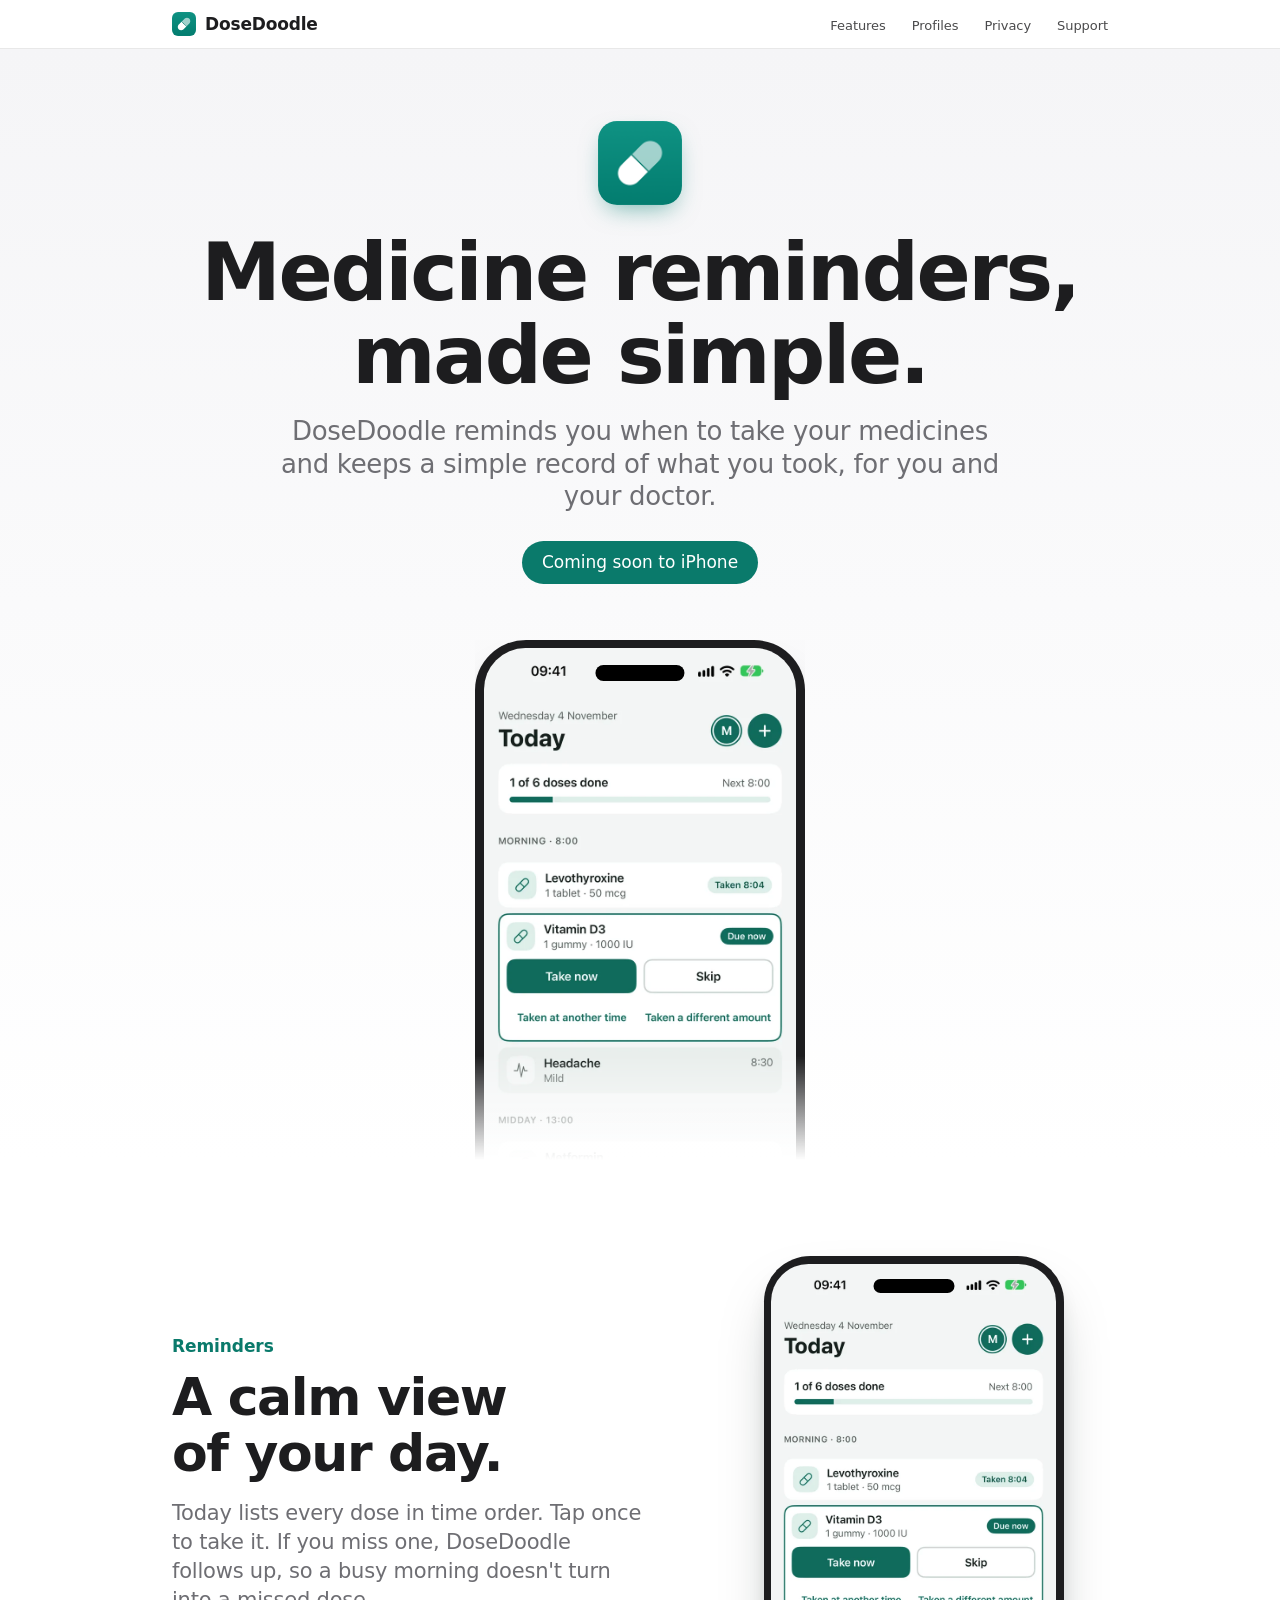
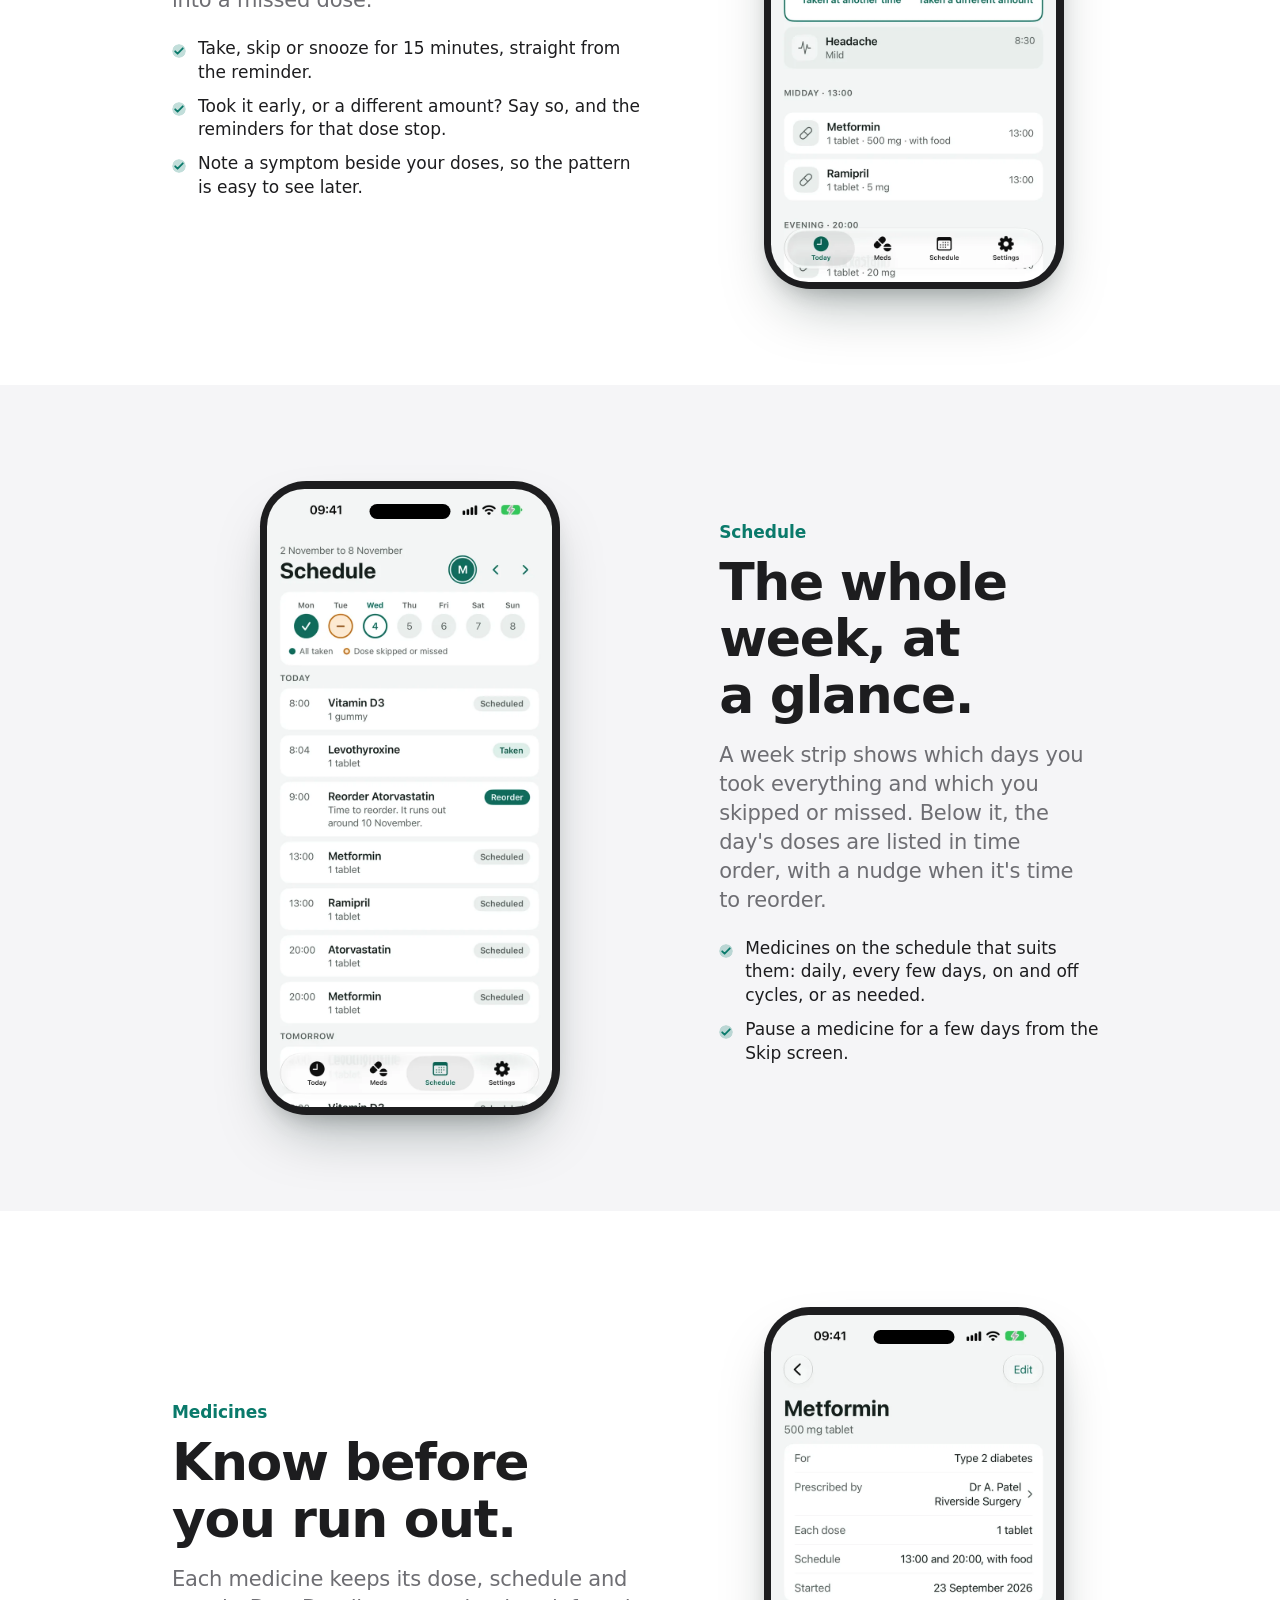
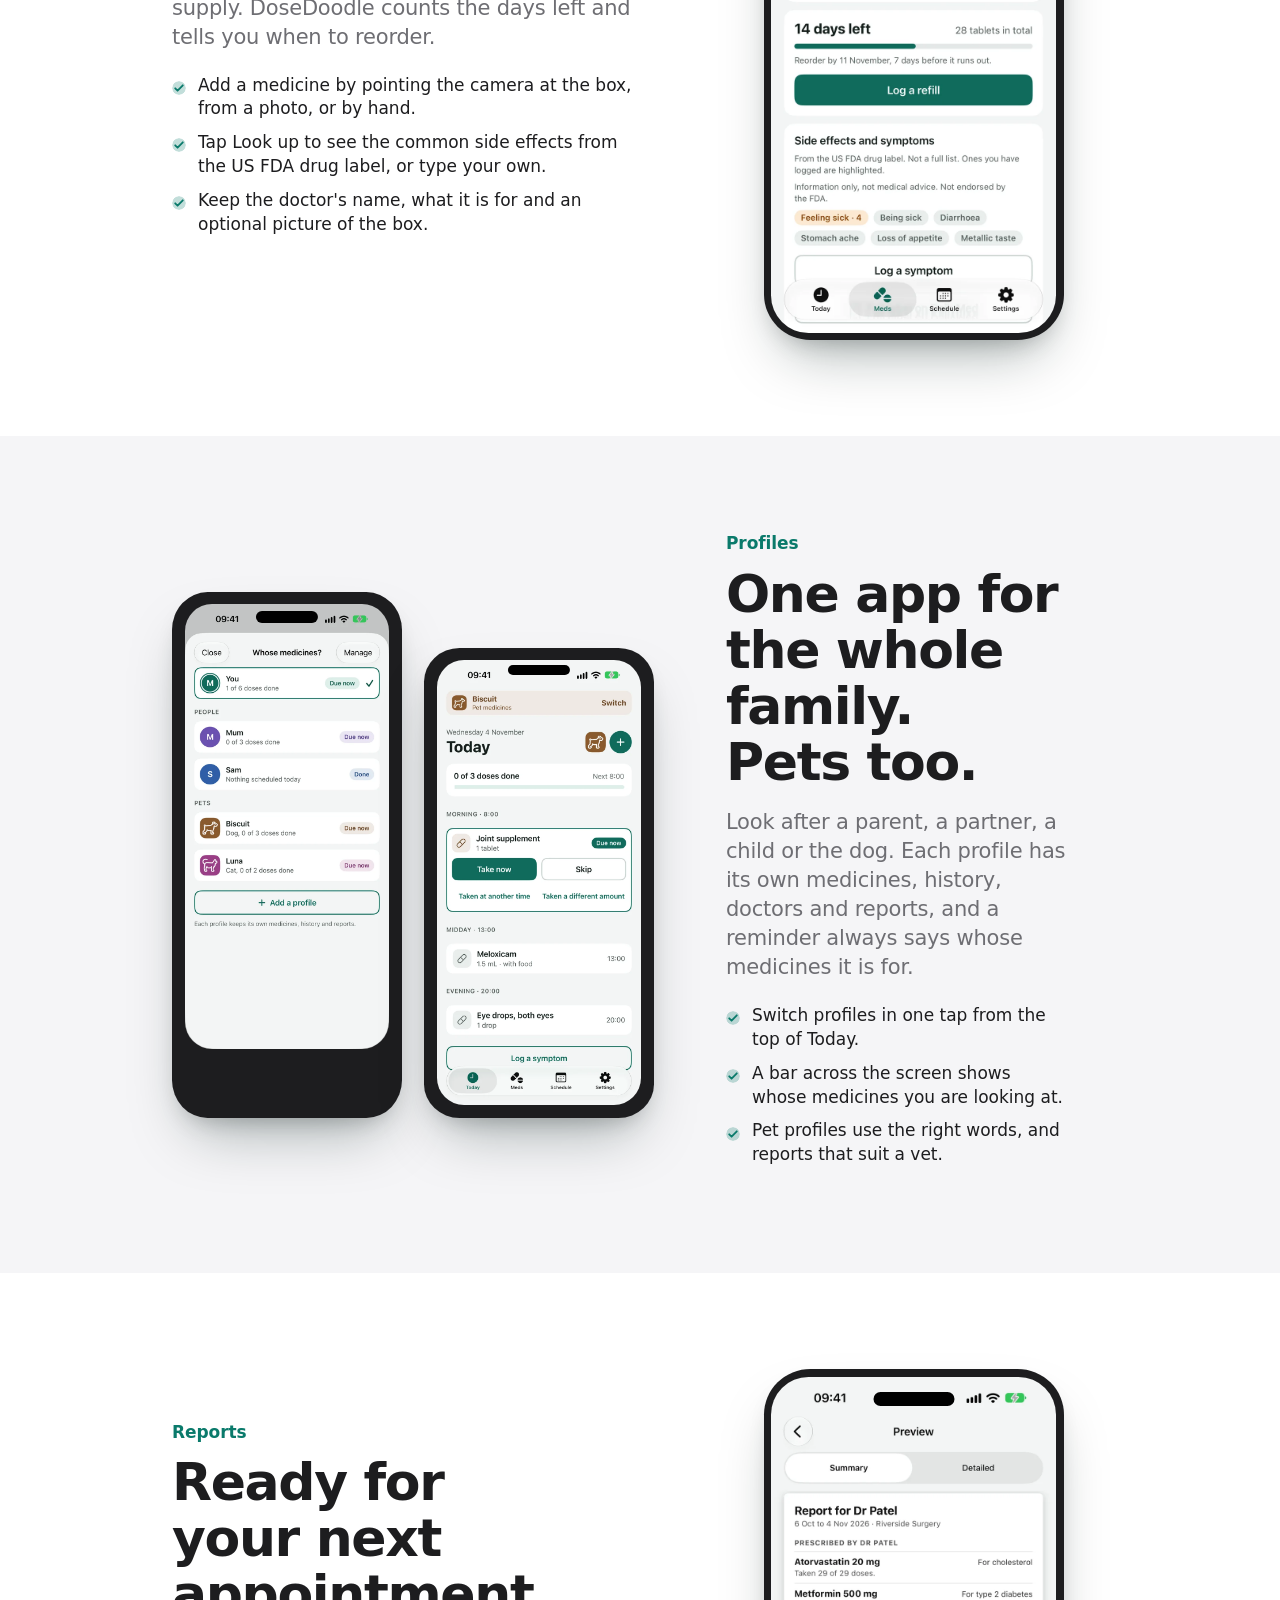
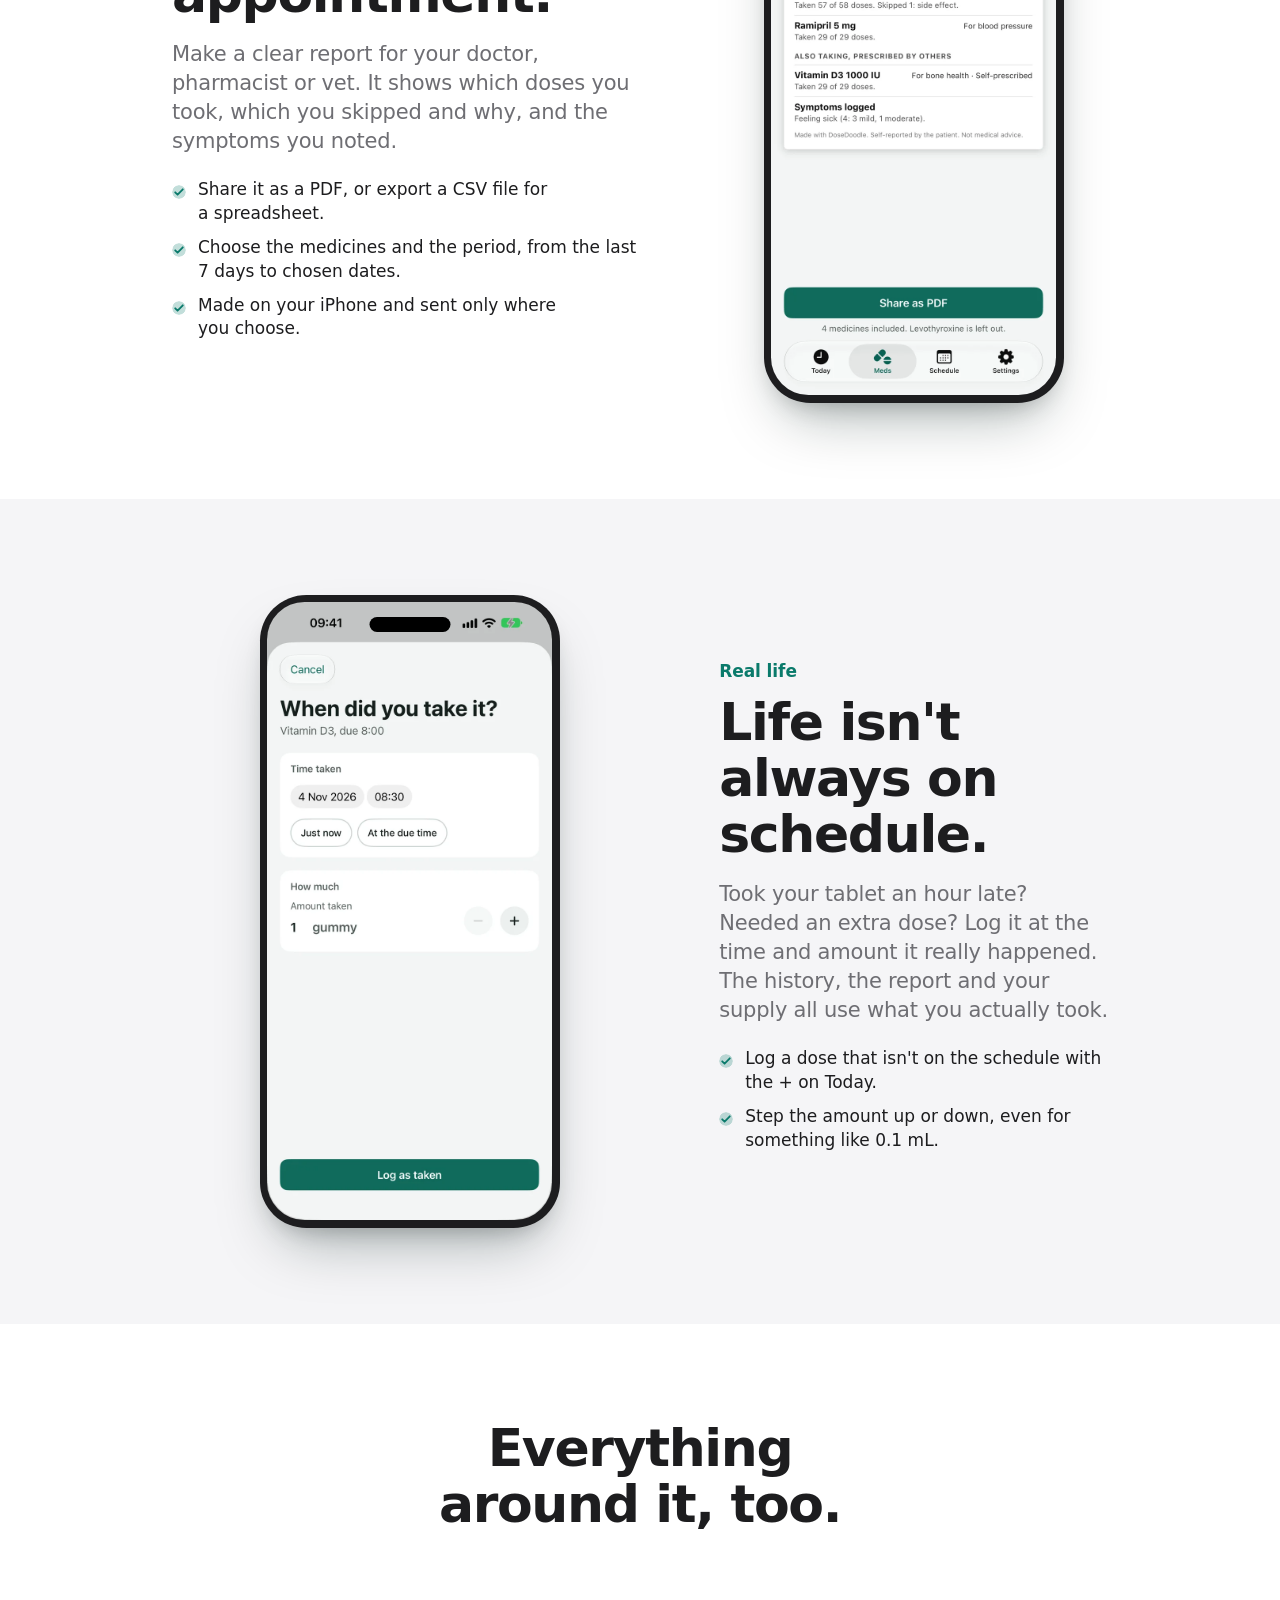
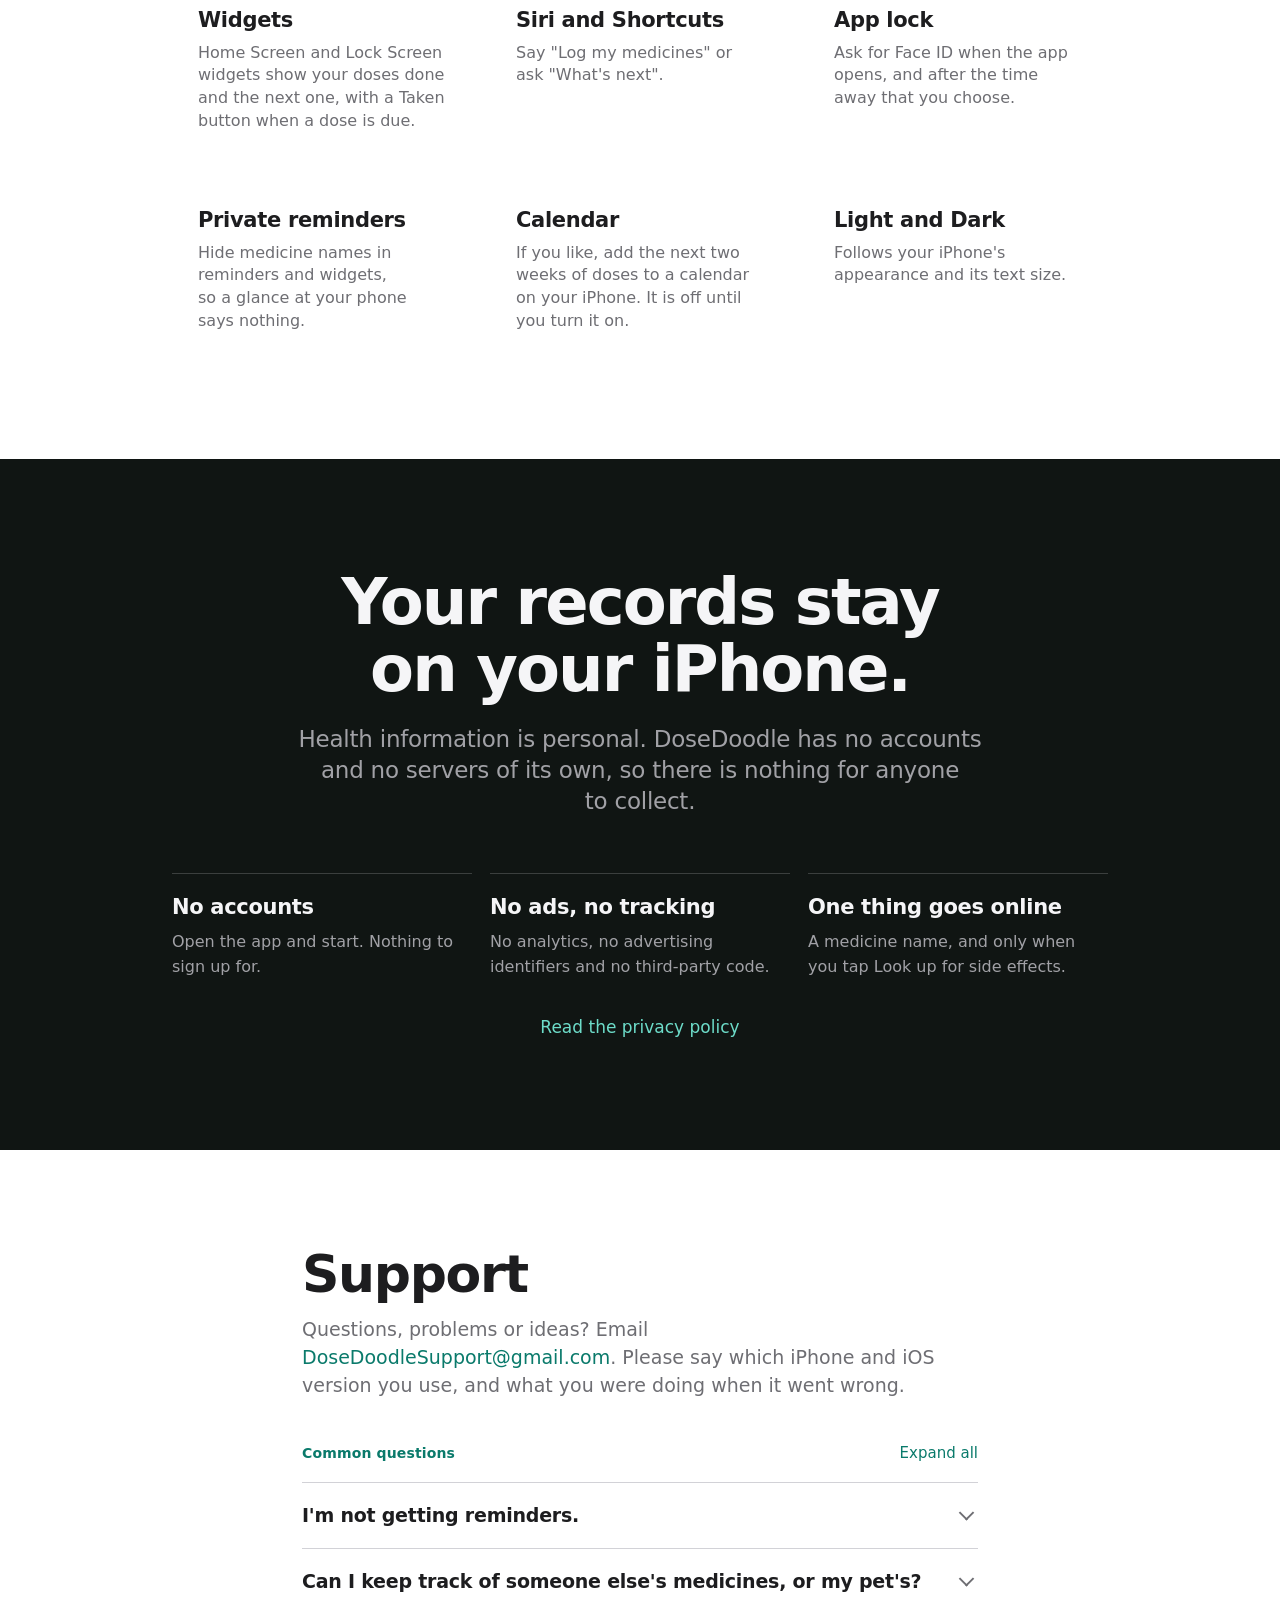
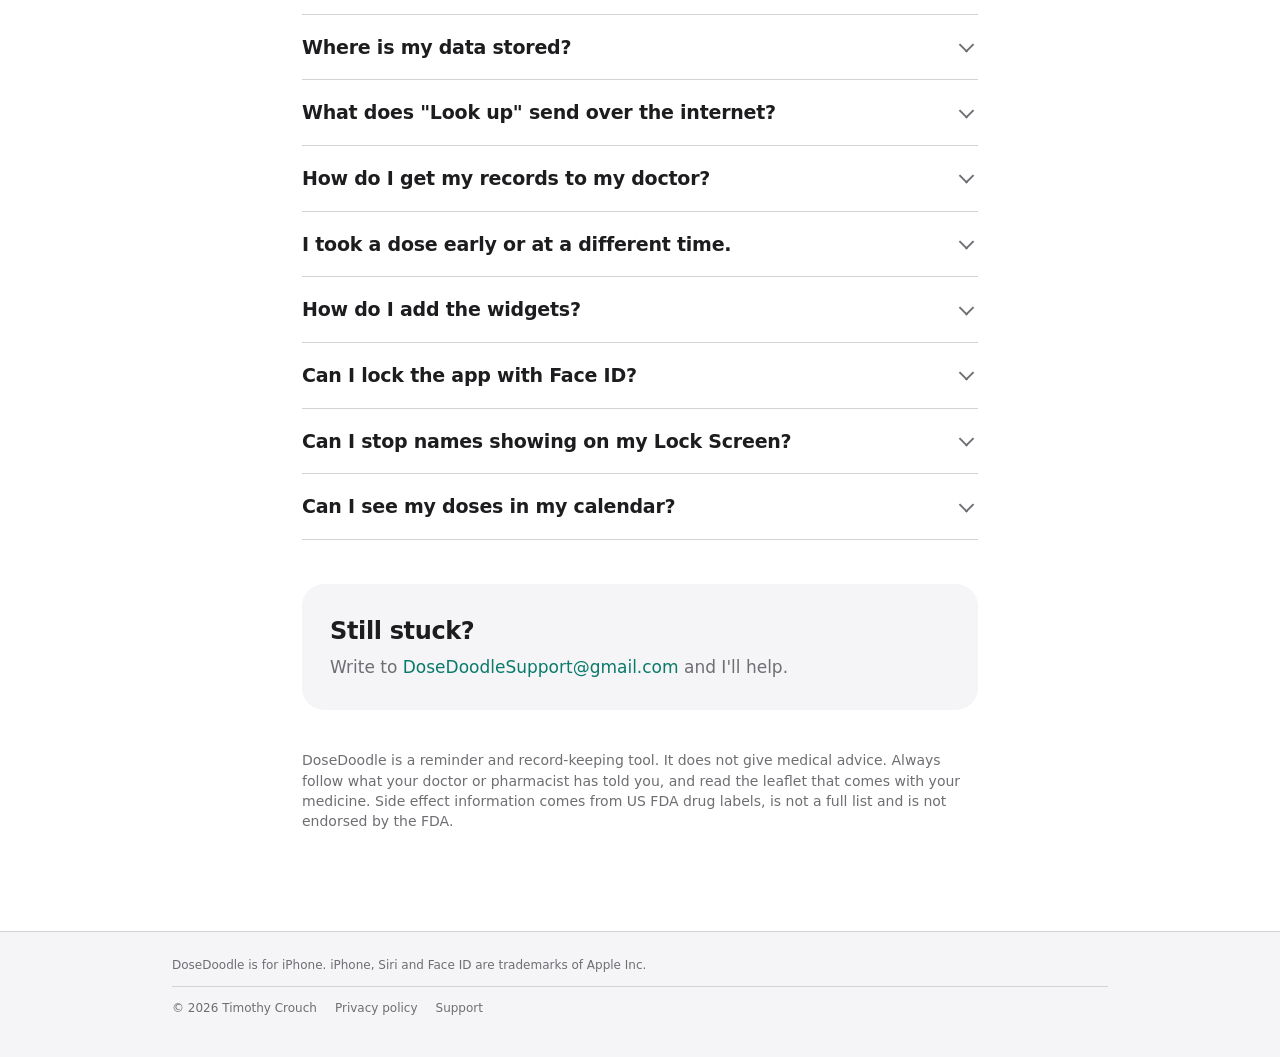
==== commit a1b556e9: "Add Expand all and Collapse all to the common questions A small link beside the heading opens or clo" ====
--- a/index.html
+++ b/index.html
@@ -177,8 +177,12 @@
     <h2>Support</h2>
     <p class="intro">Questions, problems or ideas? Email <a href="mailto:DoseDoodleSupport@gmail.com">DoseDoodleSupport@gmail.com</a>. Please say which iPhone and iOS version you use, and what you were doing when it went wrong.</p>
 
-    <h3 class="eyebrow" style="margin-bottom:12px">Common questions</h3>
-    <div class="faq">
+    <div class="faq-head">
+      <h3 class="eyebrow">Common questions</h3>
+      <!-- Shown by the small script at the bottom of the page; without scripts each question still opens on its own. -->
+      <button type="button" class="faq-toggle" id="faq-toggle" aria-controls="faq" hidden>Expand all</button>
+    </div>
+    <div class="faq" id="faq">
       <details>
         <summary>I'm not getting reminders.</summary>
         <div class="answer"><p>Open the iPhone Settings app, choose DoseDoodle, then Notifications, and make sure Allow Notifications is on. If you use a Focus, allow DoseDoodle in that Focus, or turn on Time Sensitive notifications so dose reminders can come through.</p></div>
@@ -239,5 +243,26 @@
   </div>
 </footer>
 
+<script>
+(function () {
+  var btn = document.getElementById('faq-toggle');
+  var items = document.querySelectorAll('#faq details');
+  if (!btn || !items.length) return;
+  function allOpen() {
+    for (var i = 0; i < items.length; i++) { if (!items[i].open) return false; }
+    return true;
+  }
+  function label() { btn.textContent = allOpen() ? 'Collapse all' : 'Expand all'; }
+  btn.addEventListener('click', function () {
+    var open = !allOpen();
+    for (var i = 0; i < items.length; i++) { items[i].open = open; }
+    label();
+  });
+  for (var i = 0; i < items.length; i++) { items[i].addEventListener('toggle', label); }
+  label();
+  btn.hidden = false;
+})();
+</script>
+
 </body>
 </html>
--- a/style.css
+++ b/style.css
@@ -150,6 +150,12 @@
 .support { padding: 96px 0 40px; }
 .support h2 { font-size: clamp(32px, 5vw, 52px); line-height: 1.08; font-weight: 700; letter-spacing: -0.026em; margin: 0 0 14px; }
 .support .intro { font-size: 19px; color: var(--muted); margin: 0 0 36px; max-width: 34em; }
+.faq-head { display: flex; align-items: baseline; justify-content: space-between; gap: 16px; margin-bottom: 12px; }
+.faq-head .eyebrow { margin: 0; }
+.faq-toggle { font: inherit; font-size: 15px; color: var(--accent); background: none; border: 0; padding: 6px 0; cursor: pointer; }
+.faq-toggle:hover { text-decoration: underline; }
+.faq-toggle:focus-visible { outline: 2px solid var(--accent); outline-offset: 3px; border-radius: 4px; }
+.faq-toggle[hidden] { display: none; }
 .faq { border-top: 1px solid var(--line); }
 .faq details { border-bottom: 1px solid var(--line); }
 .faq summary {
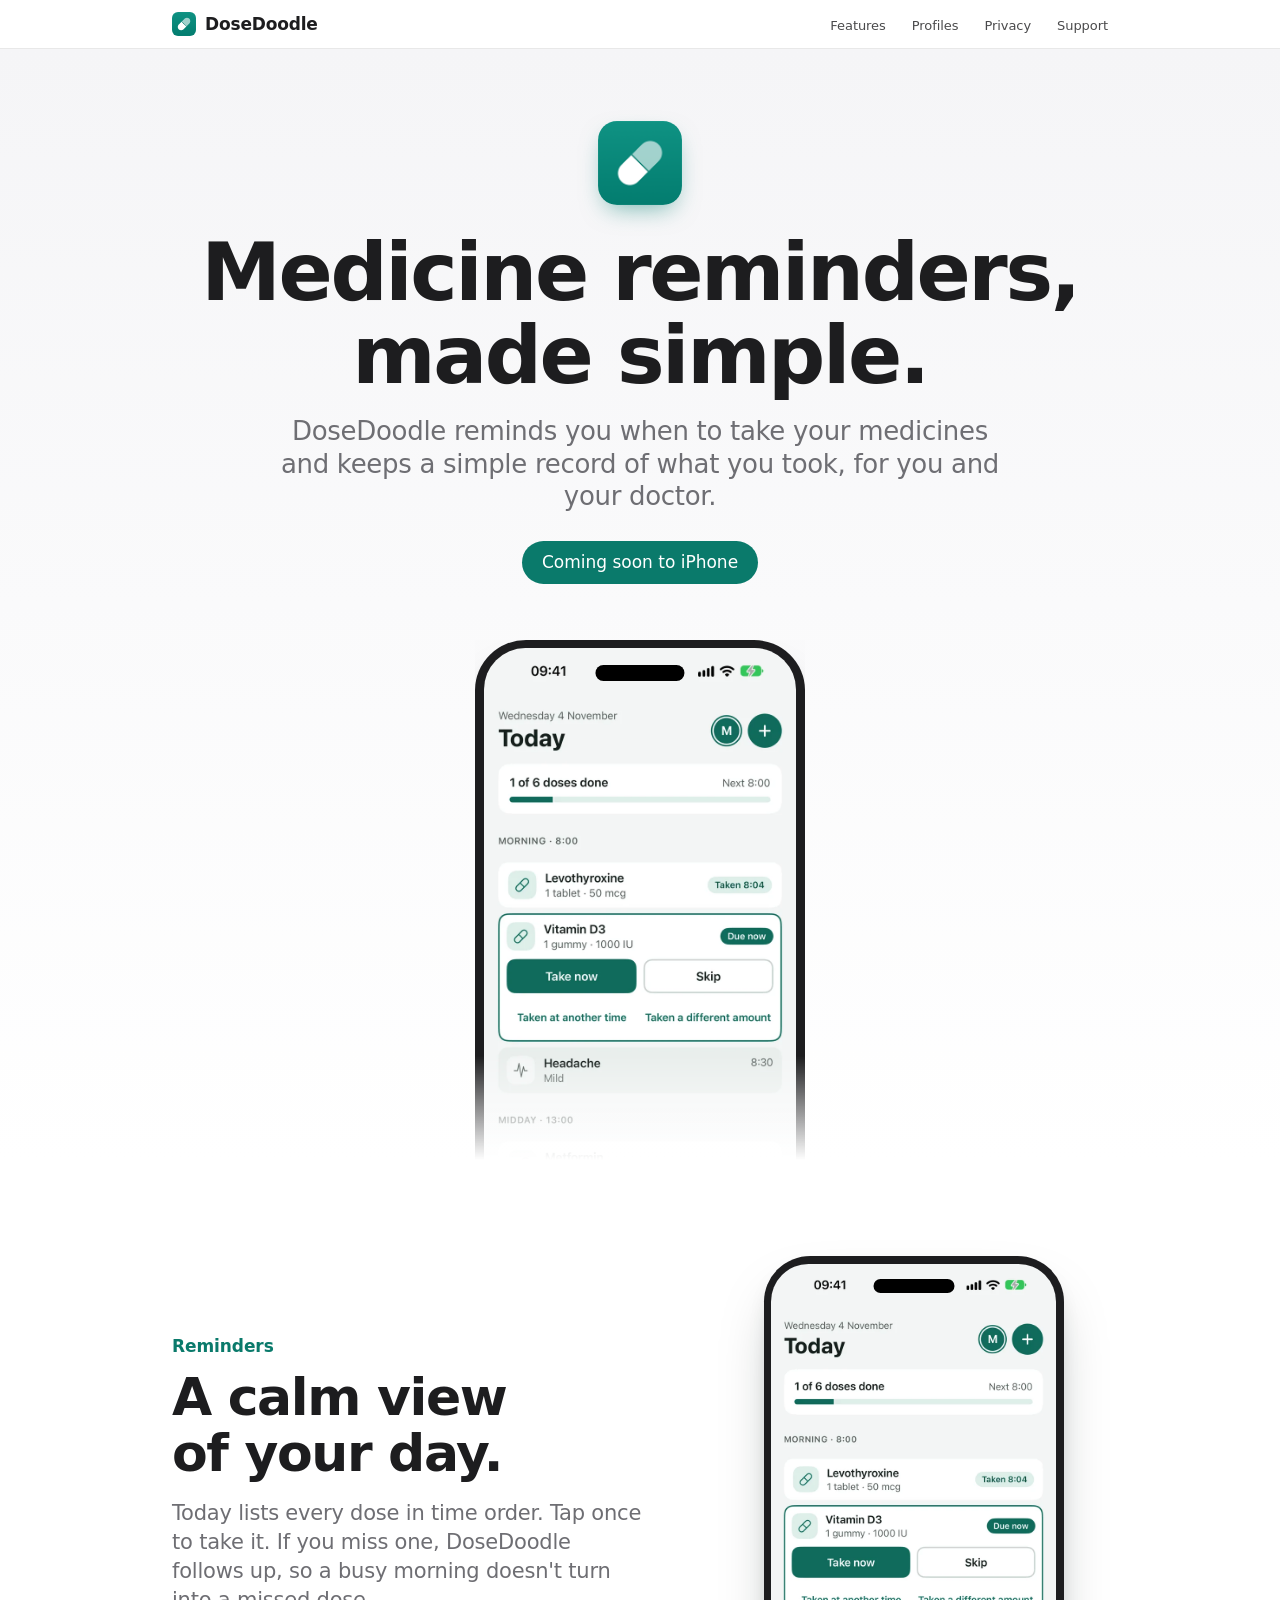
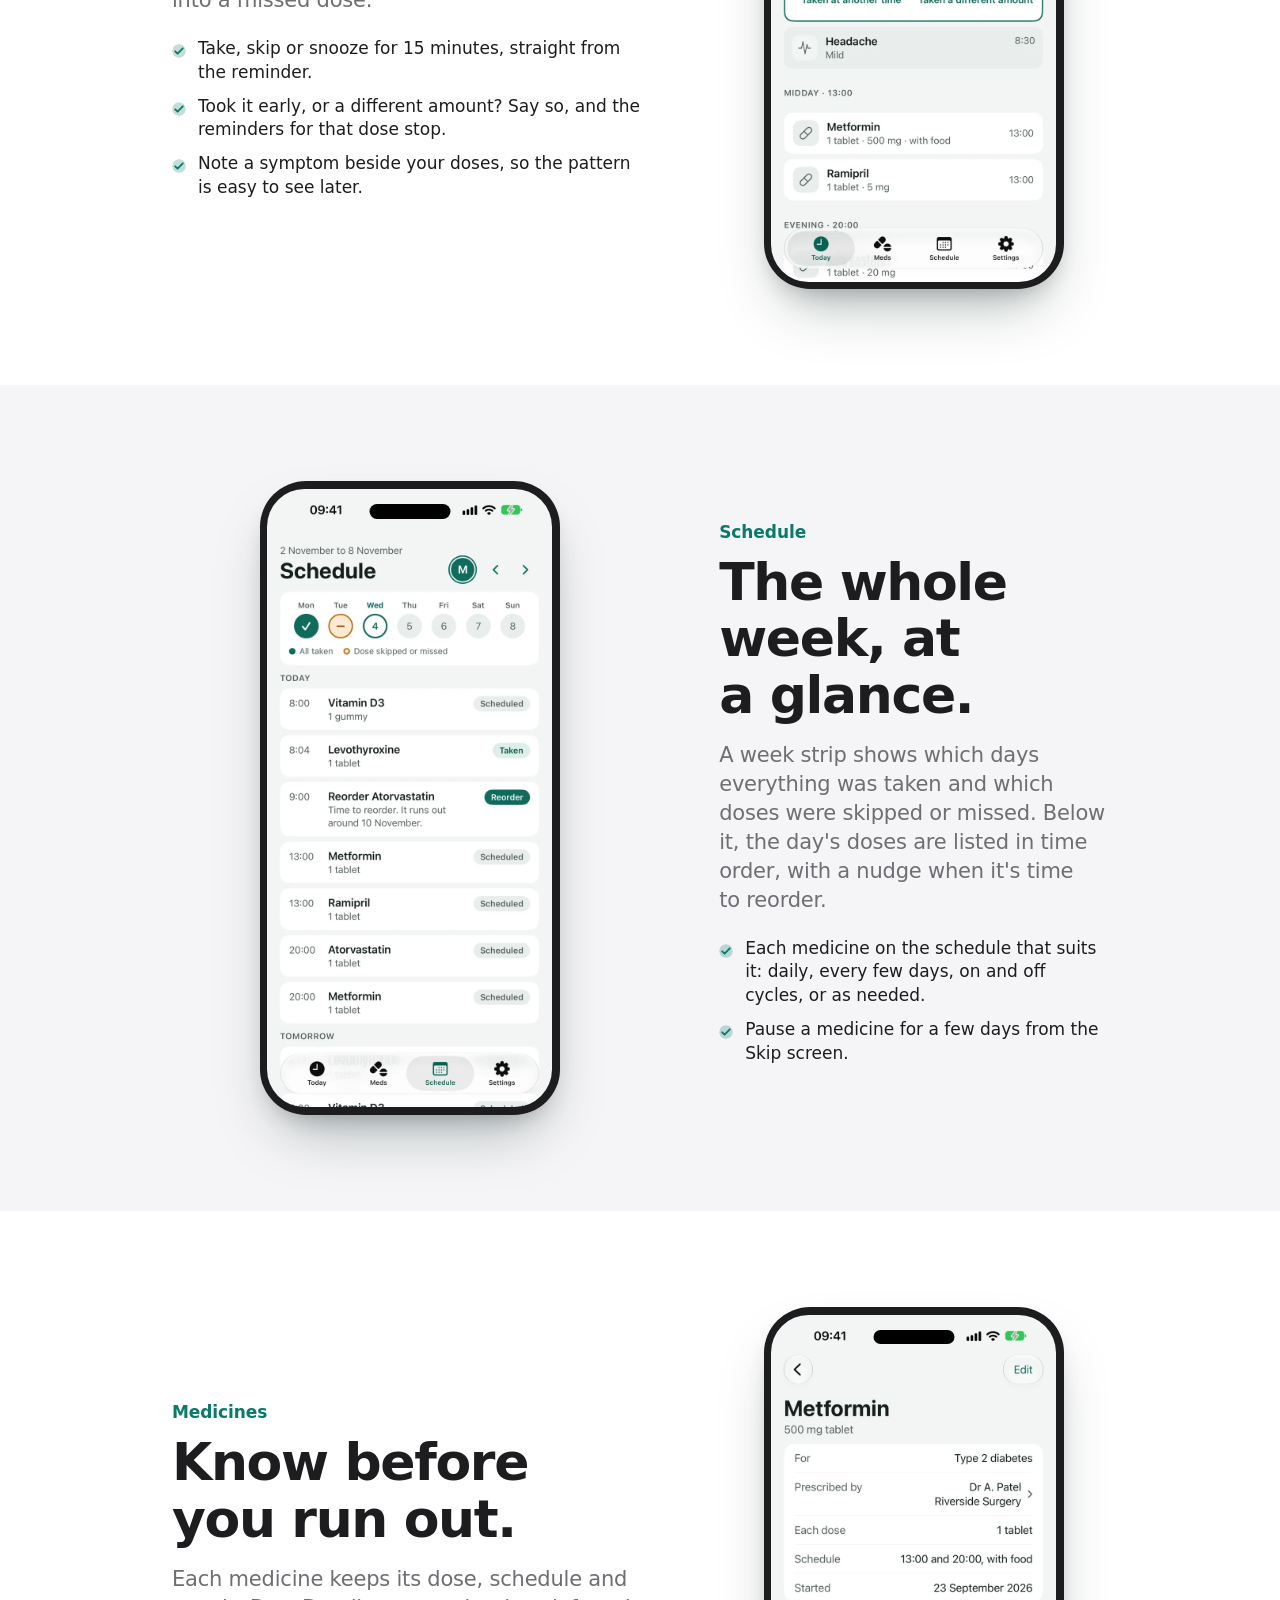
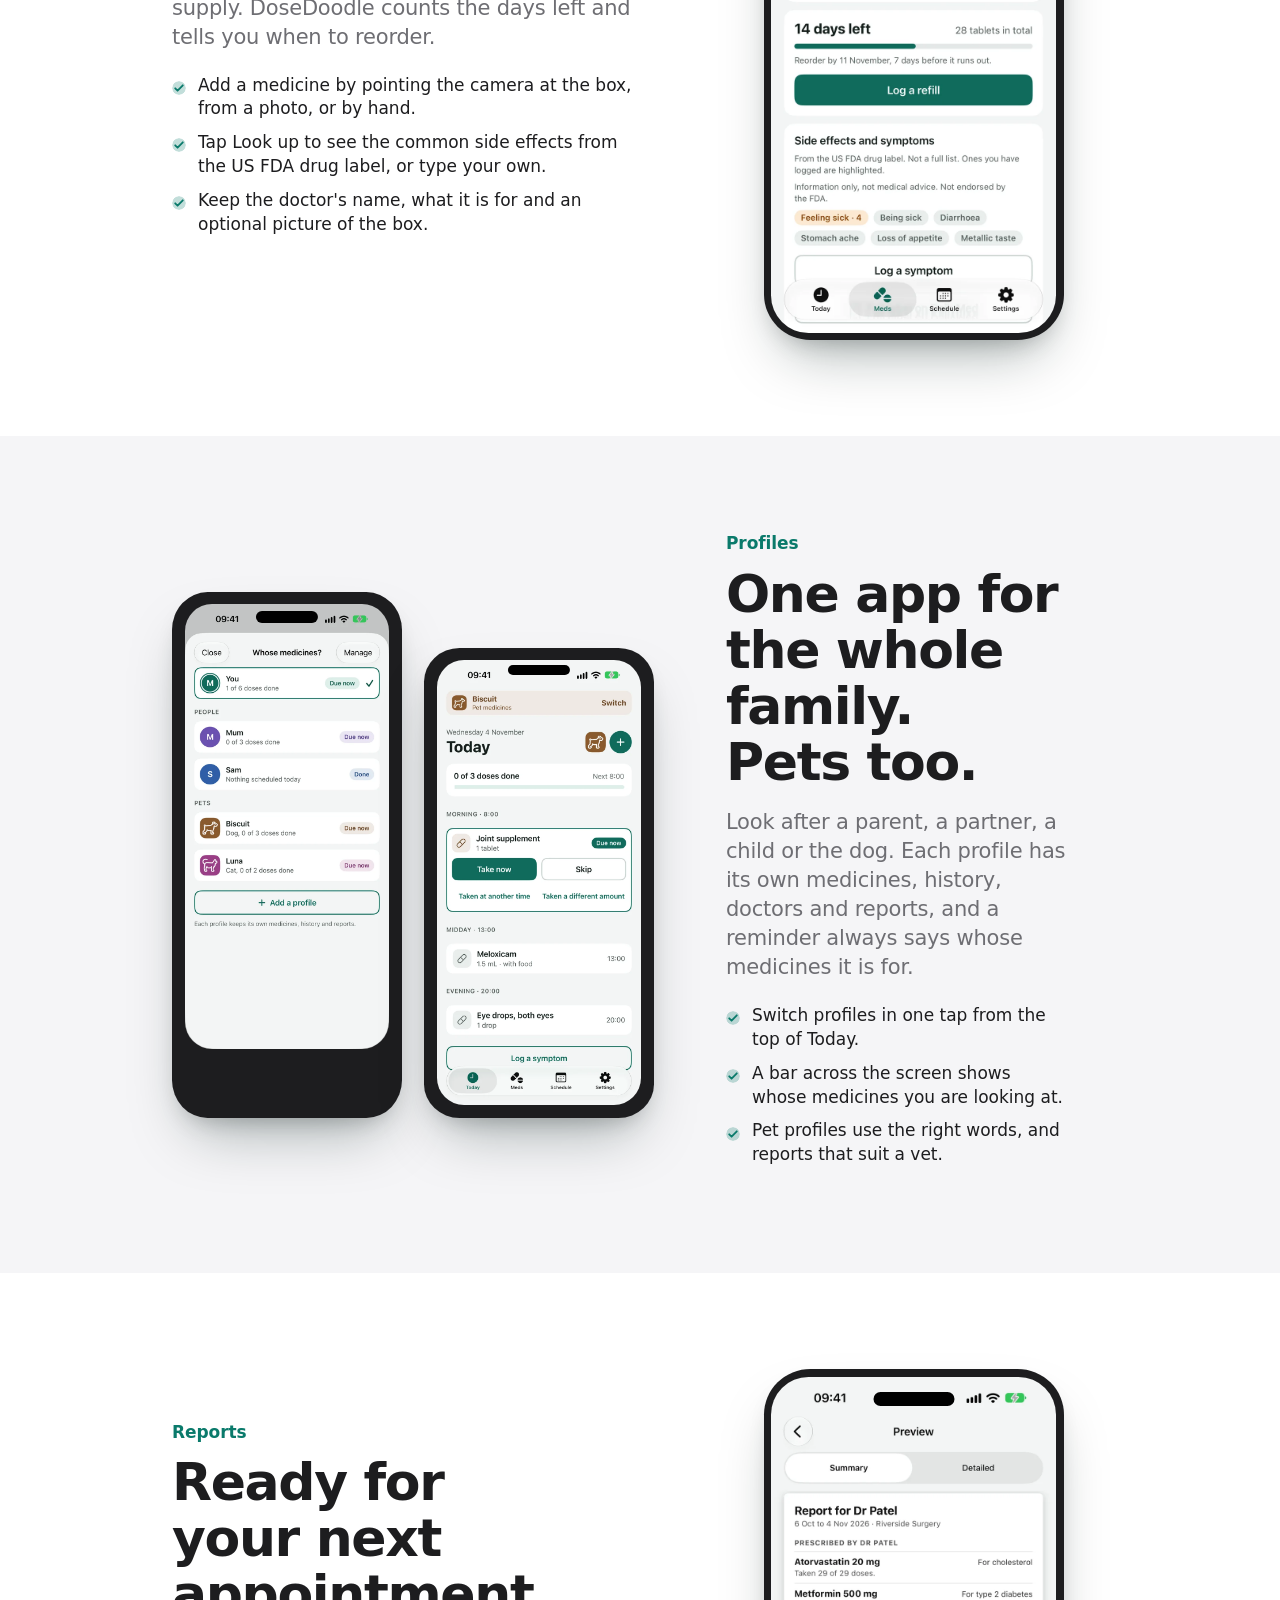
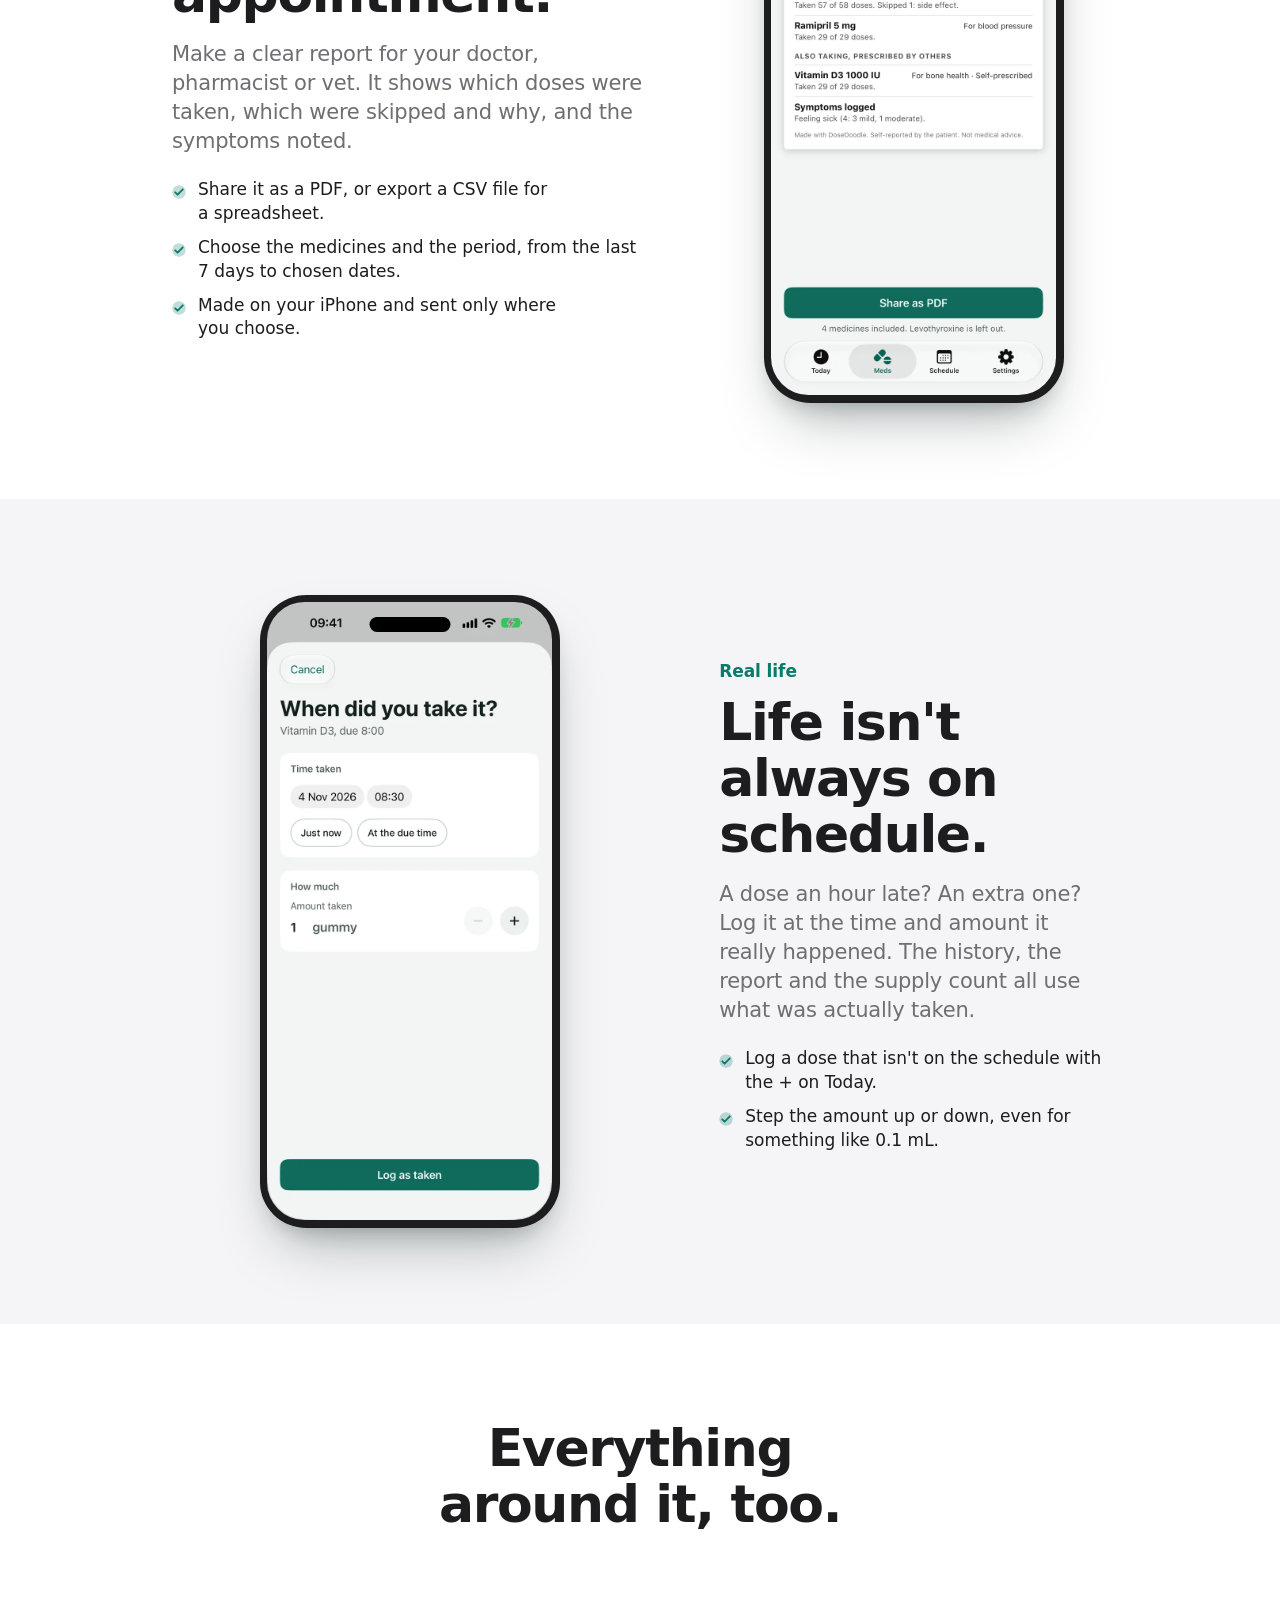
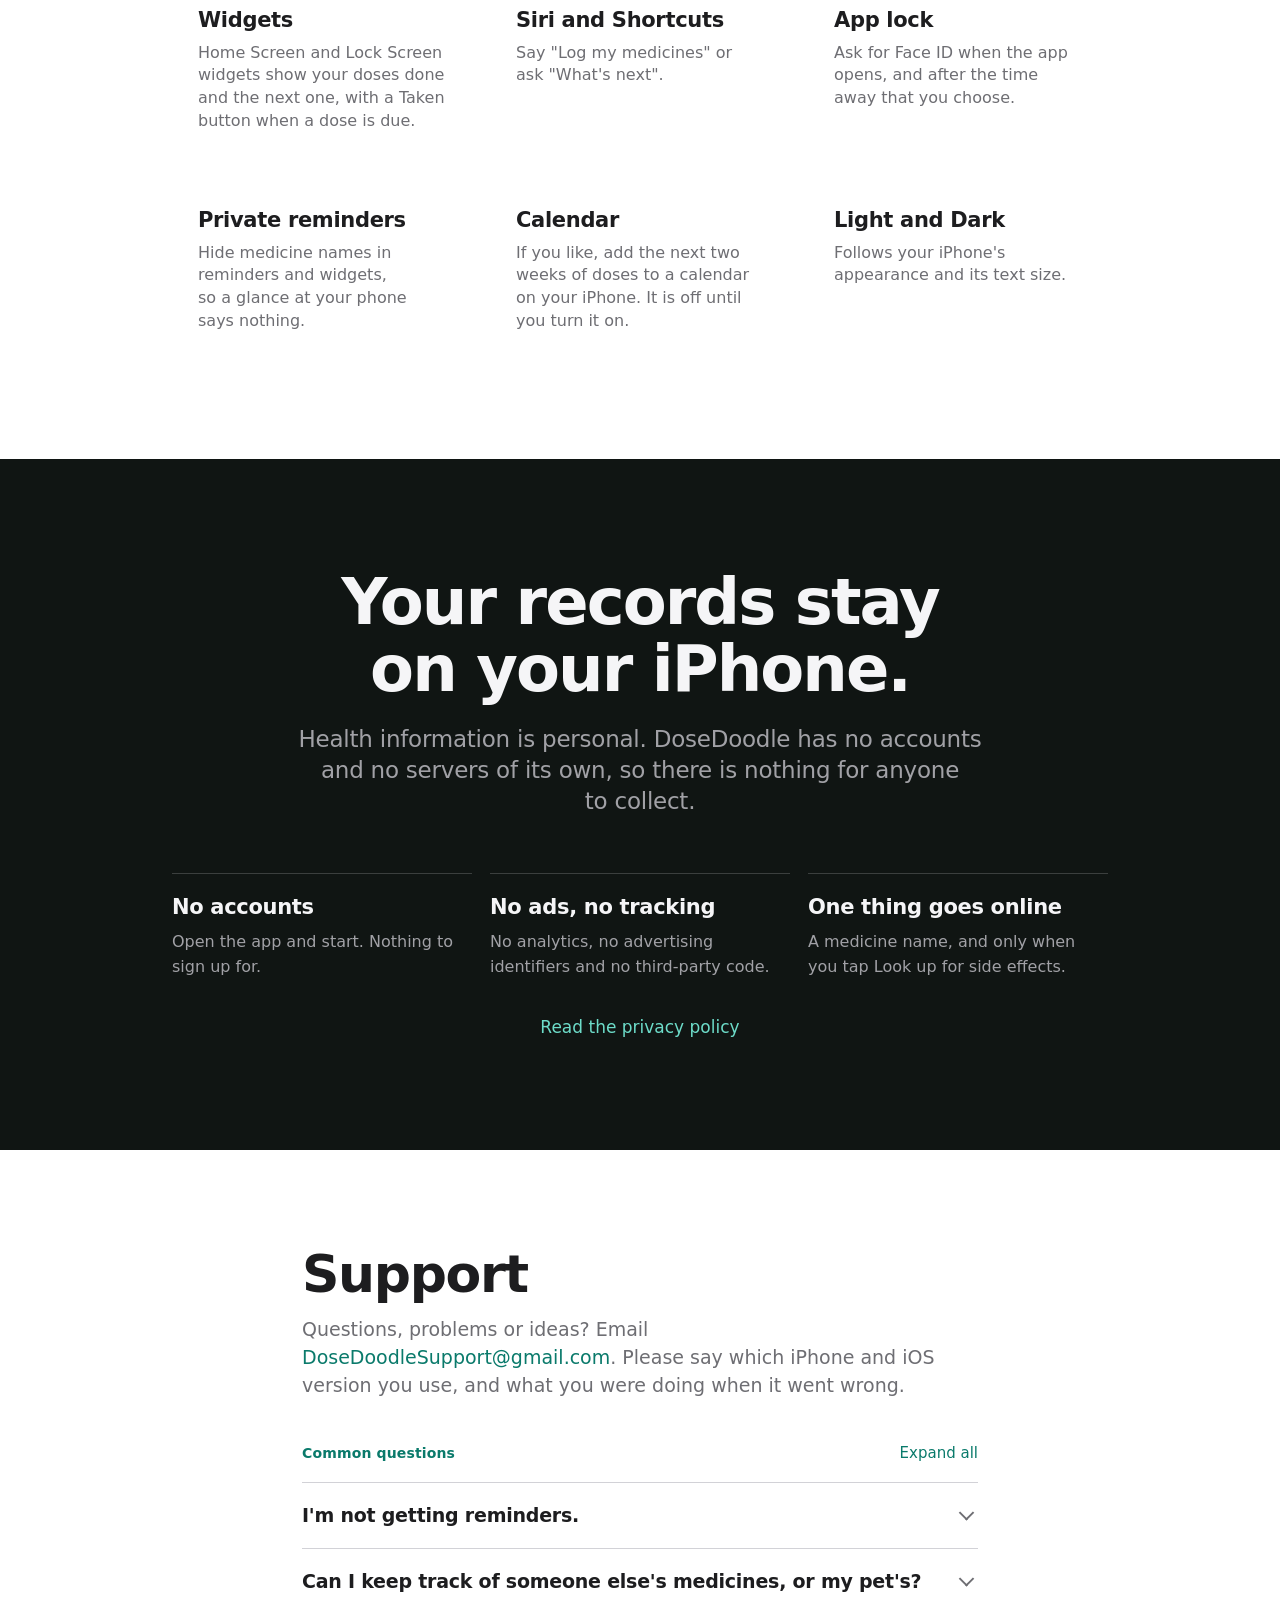
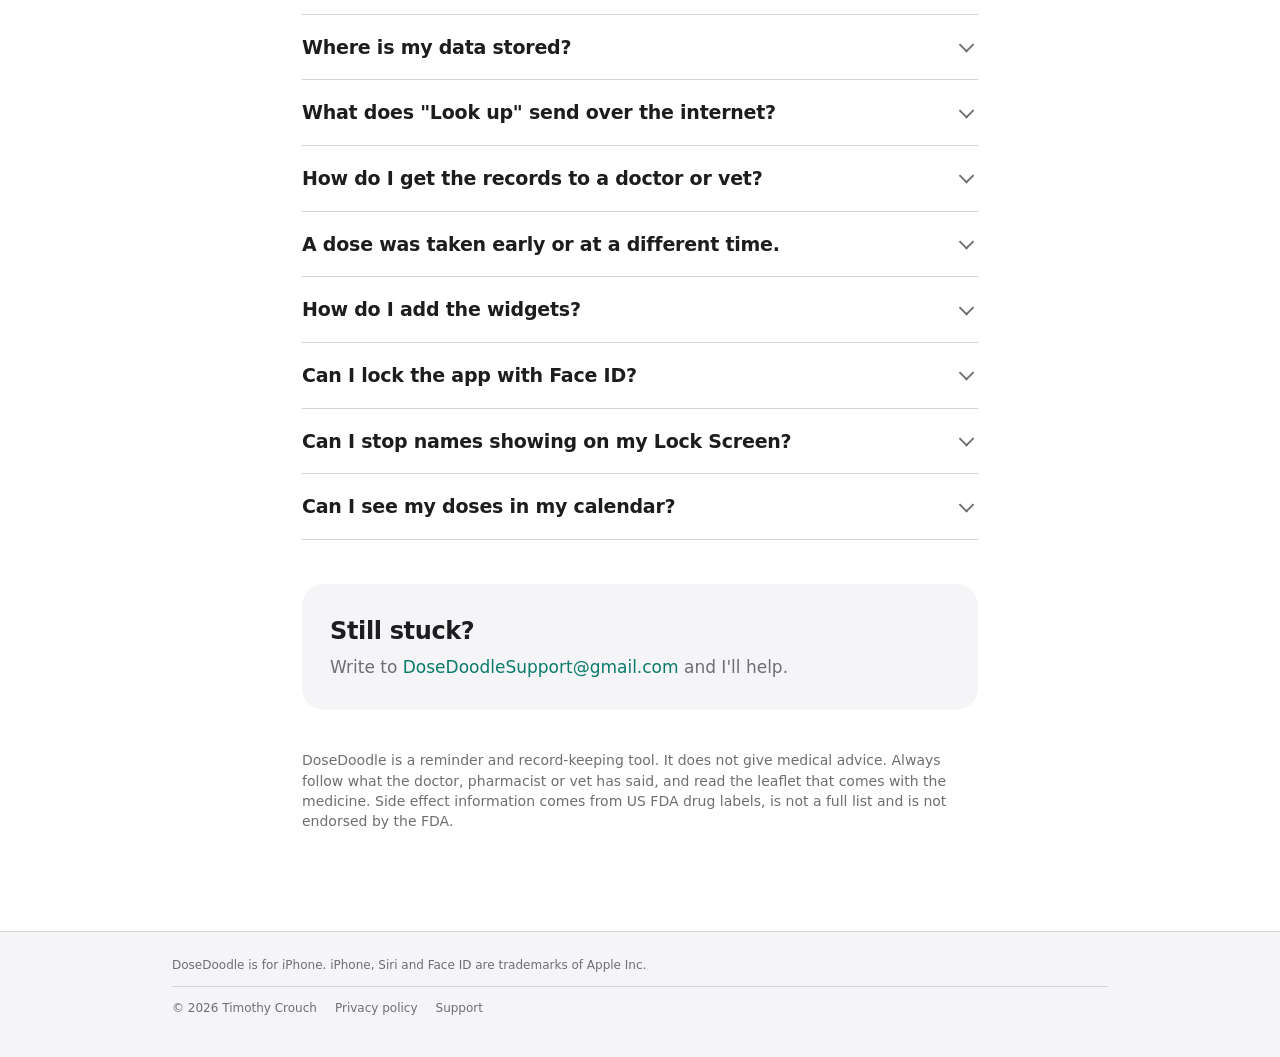
==== commit 84148364: "Reword the home page so you means the person using the app Use neutral wording where the person taki" ====
--- a/index.html
+++ b/index.html
@@ -69,9 +69,9 @@
     <div class="copy">
       <p class="eyebrow">Schedule</p>
       <h2>The whole week, at a glance.</h2>
-      <p>A week strip shows which days you took everything and which you skipped or missed. Below it, the day's doses are listed in time order, with a nudge when it's time to reorder.</p>
-      <ul class="points">
-        <li>Medicines on the schedule that suits them: daily, every few days, on and off cycles, or as needed.</li>
+      <p>A week strip shows which days everything was taken and which doses were skipped or missed. Below it, the day's doses are listed in time order, with a nudge when it's time to reorder.</p>
+      <ul class="points">
+        <li>Each medicine on the schedule that suits it: daily, every few days, on and off cycles, or as needed.</li>
         <li>Pause a medicine for a few days from the Skip screen.</li>
       </ul>
     </div>
@@ -119,7 +119,7 @@
     <div class="copy">
       <p class="eyebrow">Reports</p>
       <h2>Ready for your next appointment.</h2>
-      <p>Make a clear report for your doctor, pharmacist or vet. It shows which doses you took, which you skipped and why, and the symptoms you noted.</p>
+      <p>Make a clear report for your doctor, pharmacist or vet. It shows which doses were taken, which were skipped and why, and the symptoms noted.</p>
       <ul class="points">
         <li>Share it as a PDF, or export a CSV file for a spreadsheet.</li>
         <li>Choose the medicines and the period, from the last 7 days to chosen dates.</li>
@@ -135,7 +135,7 @@
     <div class="copy">
       <p class="eyebrow">Real life</p>
       <h2>Life isn't always on schedule.</h2>
-      <p>Took your tablet an hour late? Needed an extra dose? Log it at the time and amount it really happened. The history, the report and your supply all use what you actually took.</p>
+      <p>A dose an hour late? An extra one? Log it at the time and amount it really happened. The history, the report and the supply count all use what was actually taken.</p>
       <ul class="points">
         <li>Log a dose that isn't on the schedule with the + on Today.</li>
         <li>Step the amount up or down, even for something like 0.1 mL.</li>
@@ -189,7 +189,7 @@
       </details>
       <details>
         <summary>Can I keep track of someone else's medicines, or my pet's?</summary>
-        <div class="answer"><p>Yes. Tap your profile picture at the top of the Today screen, then Add a profile, and choose Another person or A pet. Each profile keeps its own medicines, history and reports, and reminders say whose medicines they are for. A bar at the top of the screen shows whose medicines you are looking at whenever it is not your own.</p></div>
+        <div class="answer"><p>Yes. Tap the profile icon at the top of the Today screen, then Add a profile, and choose Another person or A pet. Each profile keeps its own medicines, history and reports, and reminders say whose medicines they are for. A bar at the top of the screen shows whose medicines you are looking at whenever it is not your own.</p></div>
       </details>
       <details>
         <summary>Where is my data stored?</summary>
@@ -200,12 +200,12 @@
         <div class="answer"><p>Only the medicine name, and only when you tap Look up to find the common side effects on the US FDA's public drug label data. Nothing else leaves your phone. See the <a href="privacy.html">privacy policy</a> for details.</p></div>
       </details>
       <details>
-        <summary>How do I get my records to my doctor?</summary>
+        <summary>How do I get the records to a doctor or vet?</summary>
         <div class="answer"><p>Use Doctor report in the app. Choose the medicines and the period, then share the PDF, or export a CSV file.</p></div>
       </details>
       <details>
-        <summary>I took a dose early or at a different time.</summary>
-        <div class="answer"><p>On the dose's card choose "Taken at another time", and the reminders for that dose will stop. If you took a different amount, choose "Taken a different amount".</p></div>
+        <summary>A dose was taken early or at a different time.</summary>
+        <div class="answer"><p>On the dose's card choose "Taken at another time", and the reminders for that dose will stop. If the amount was different, choose "Taken a different amount".</p></div>
       </details>
       <details>
         <summary>How do I add the widgets?</summary>
@@ -230,7 +230,7 @@
       <p>Write to <a href="mailto:DoseDoodleSupport@gmail.com">DoseDoodleSupport@gmail.com</a> and I'll help.</p>
     </div>
 
-    <p class="notice">DoseDoodle is a reminder and record-keeping tool. It does not give medical advice. Always follow what your doctor or pharmacist has told you, and read the leaflet that comes with your medicine. Side effect information comes from US FDA drug labels, is not a full list and is not endorsed by the FDA.</p>
+    <p class="notice">DoseDoodle is a reminder and record-keeping tool. It does not give medical advice. Always follow what the doctor, pharmacist or vet has said, and read the leaflet that comes with the medicine. Side effect information comes from US FDA drug labels, is not a full list and is not endorsed by the FDA.</p>
   </div>
 </section>
 
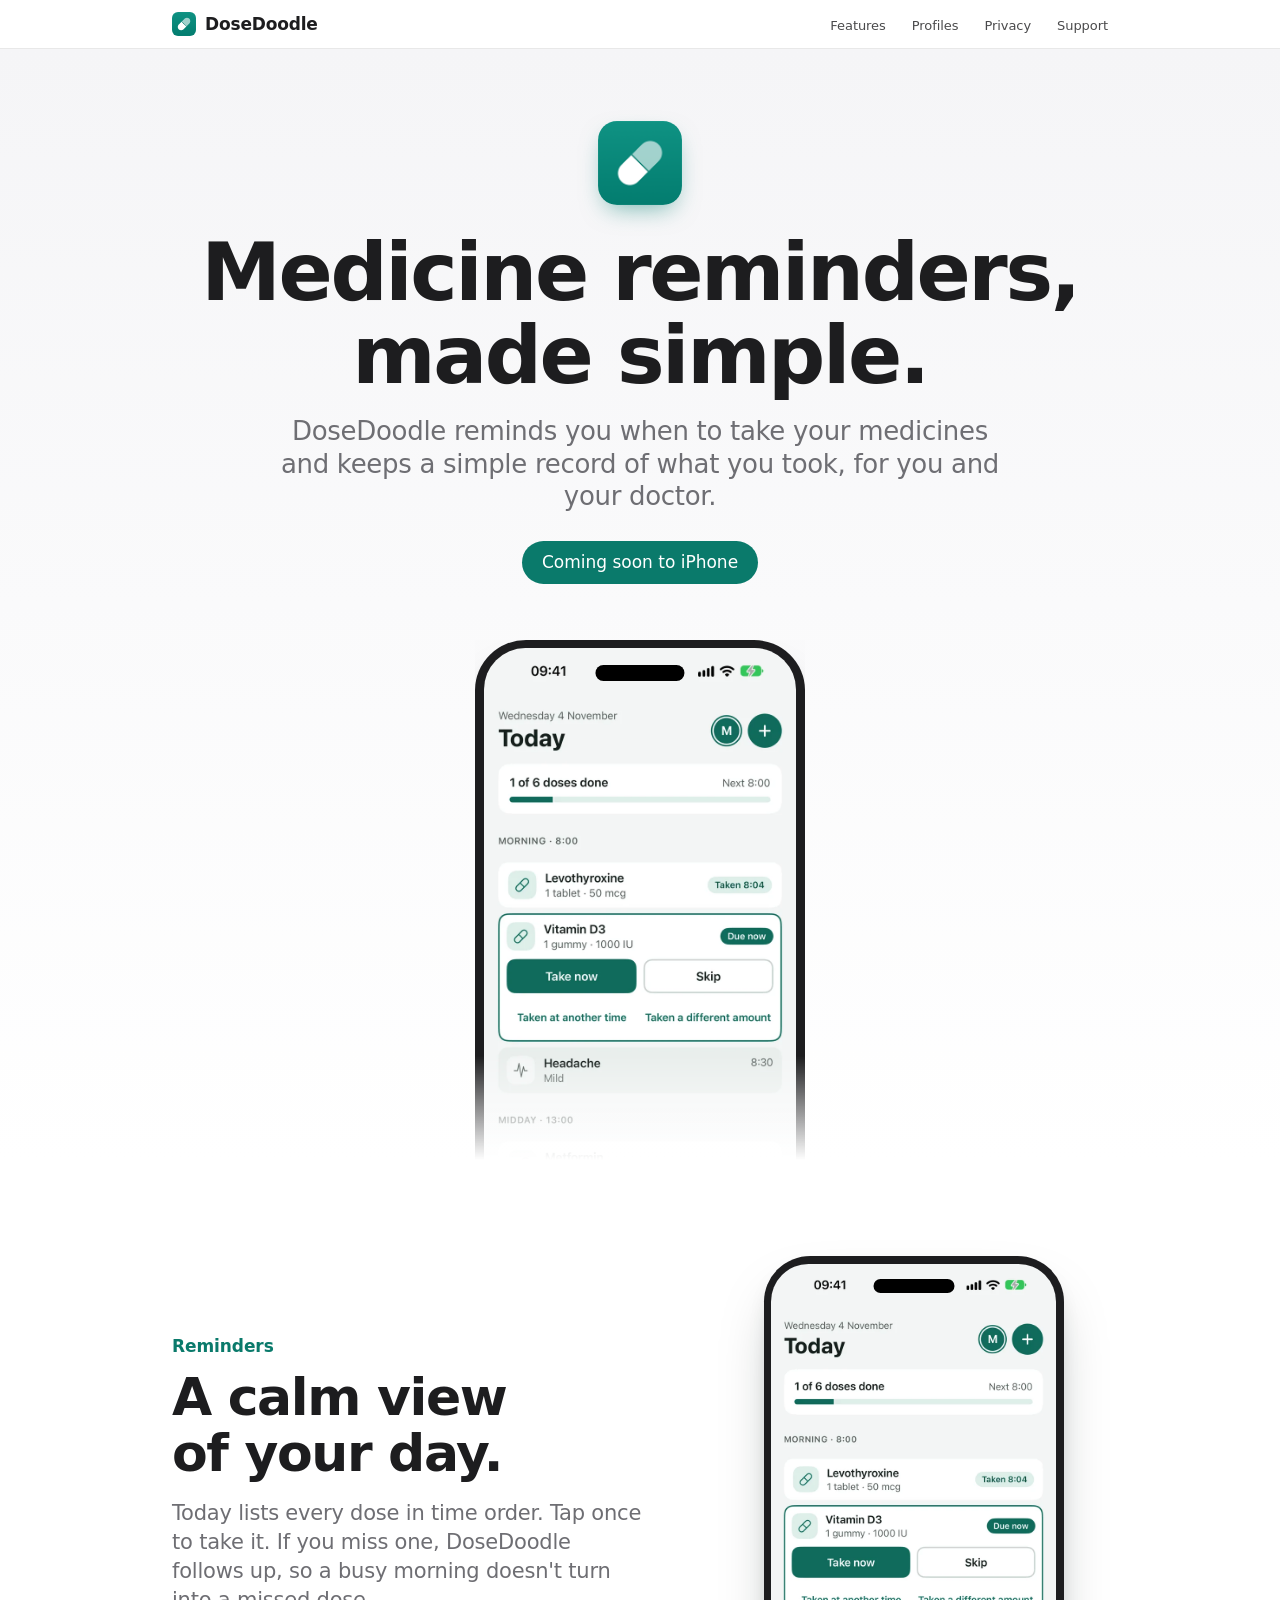
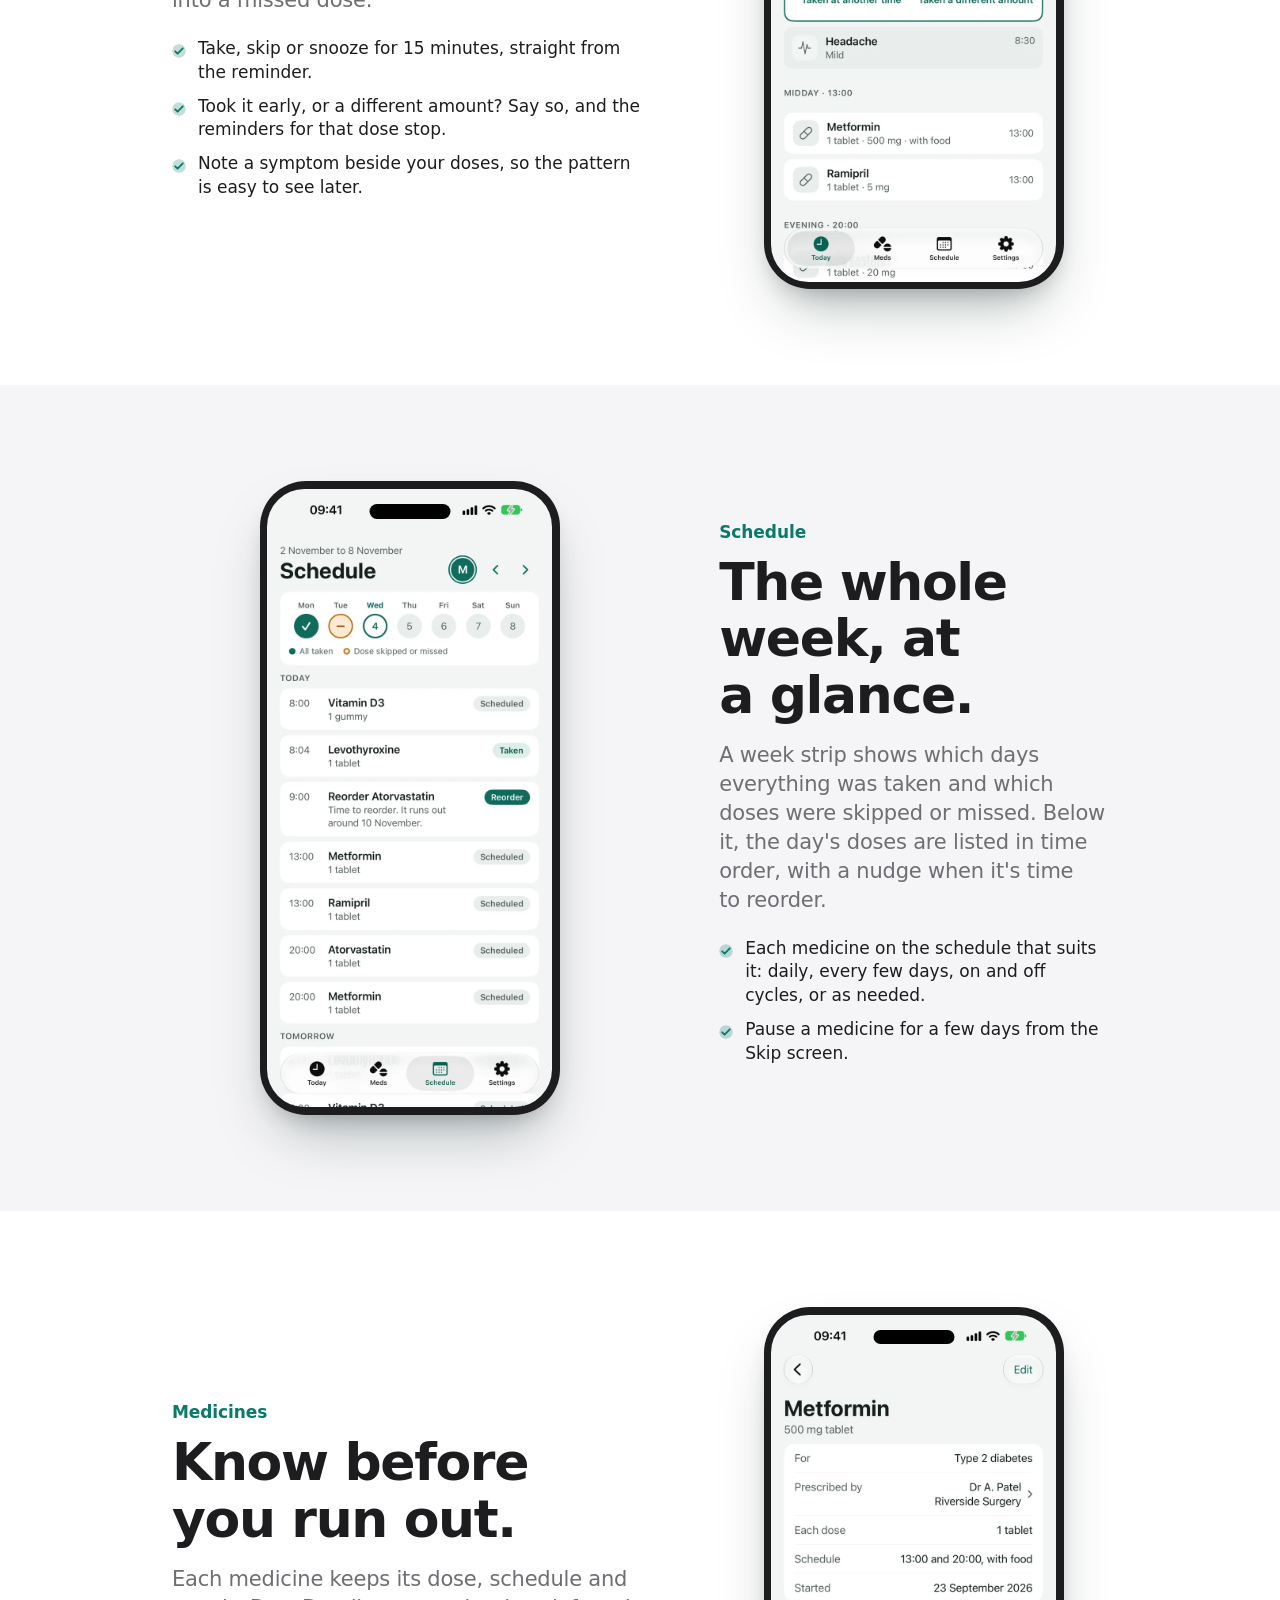
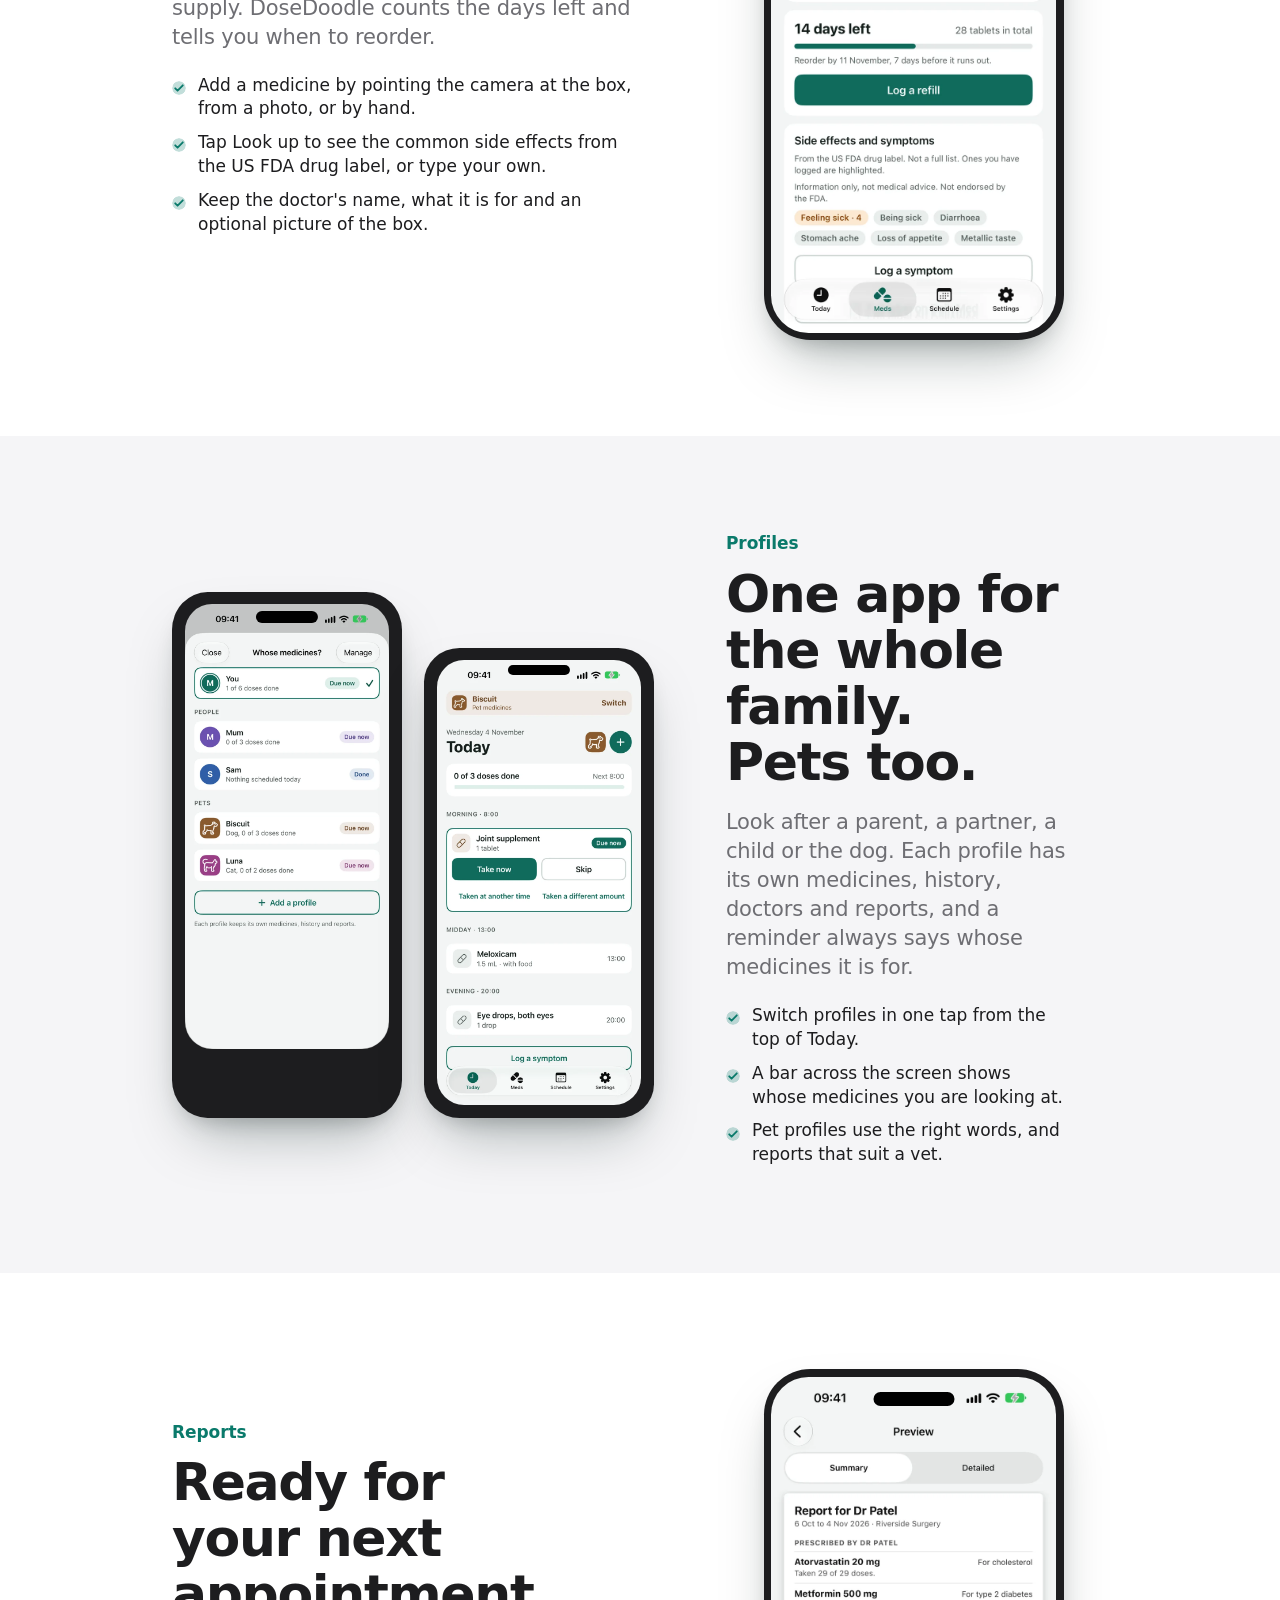
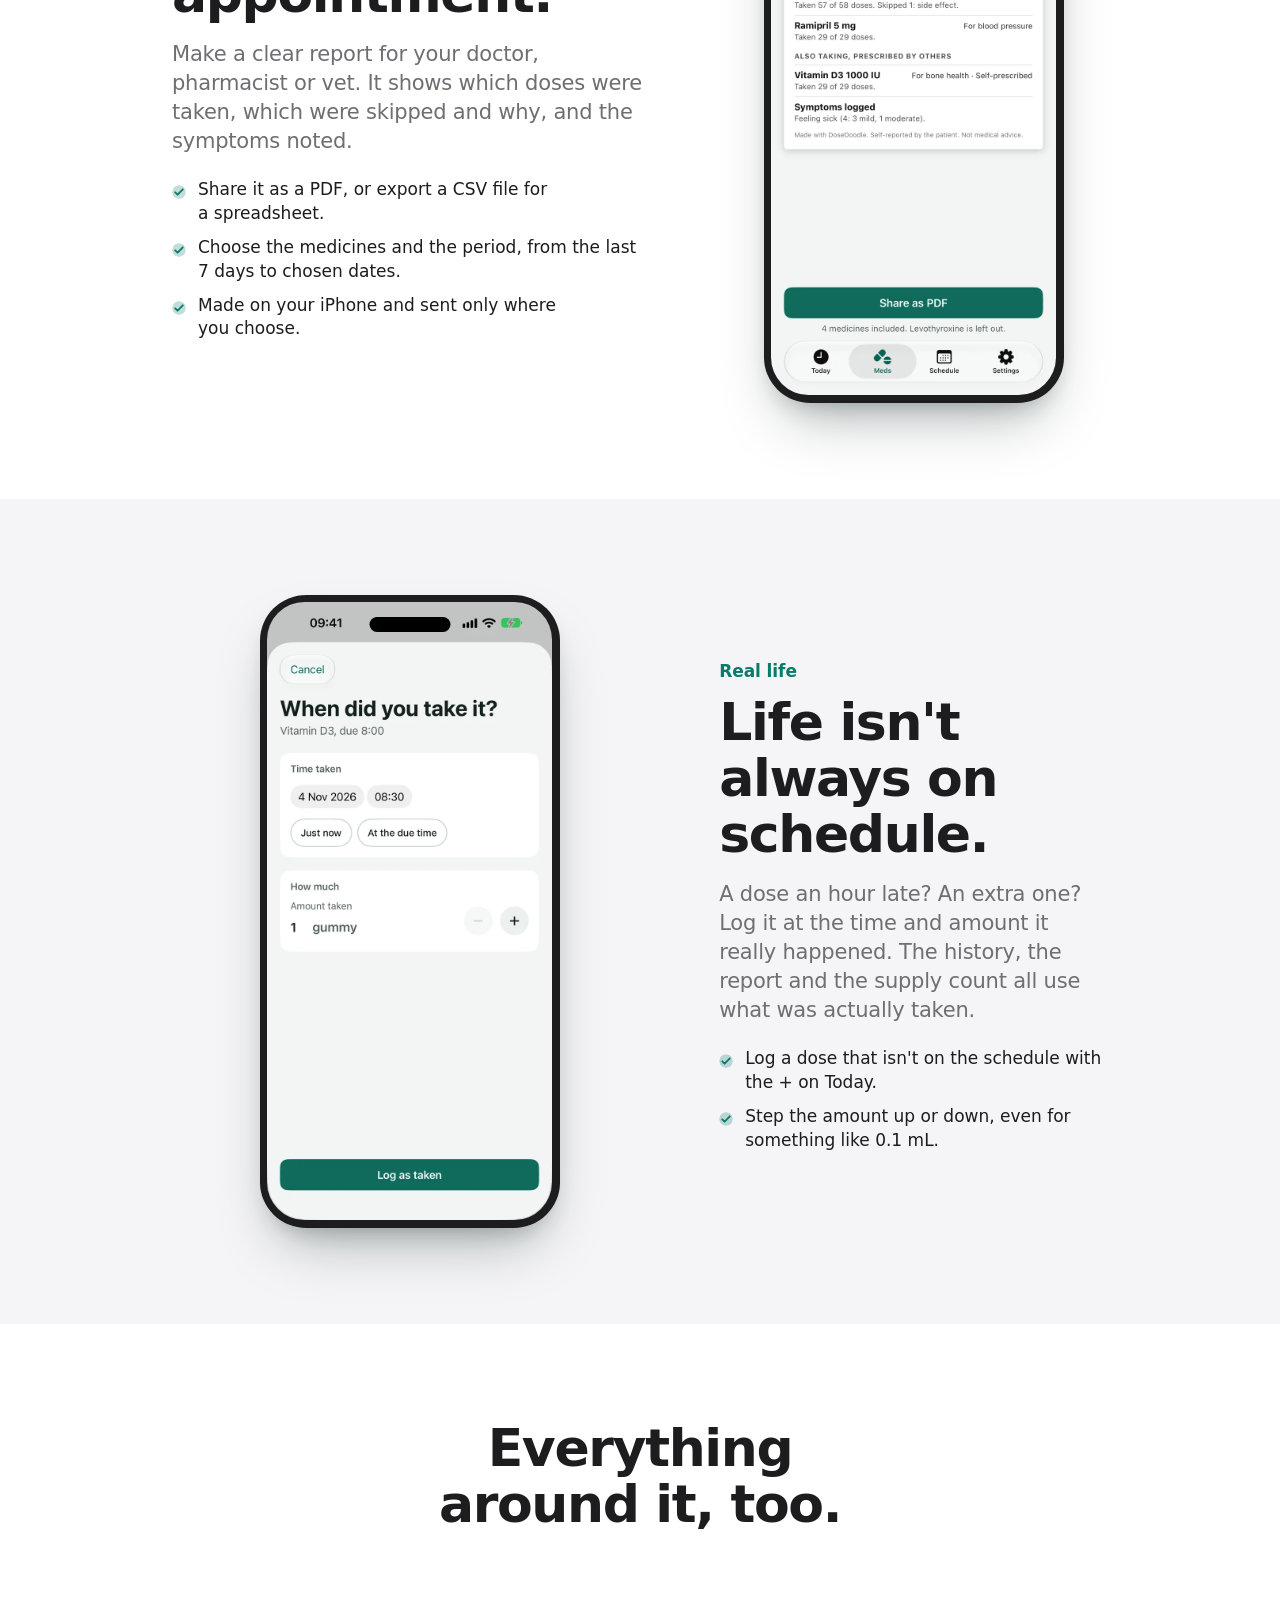
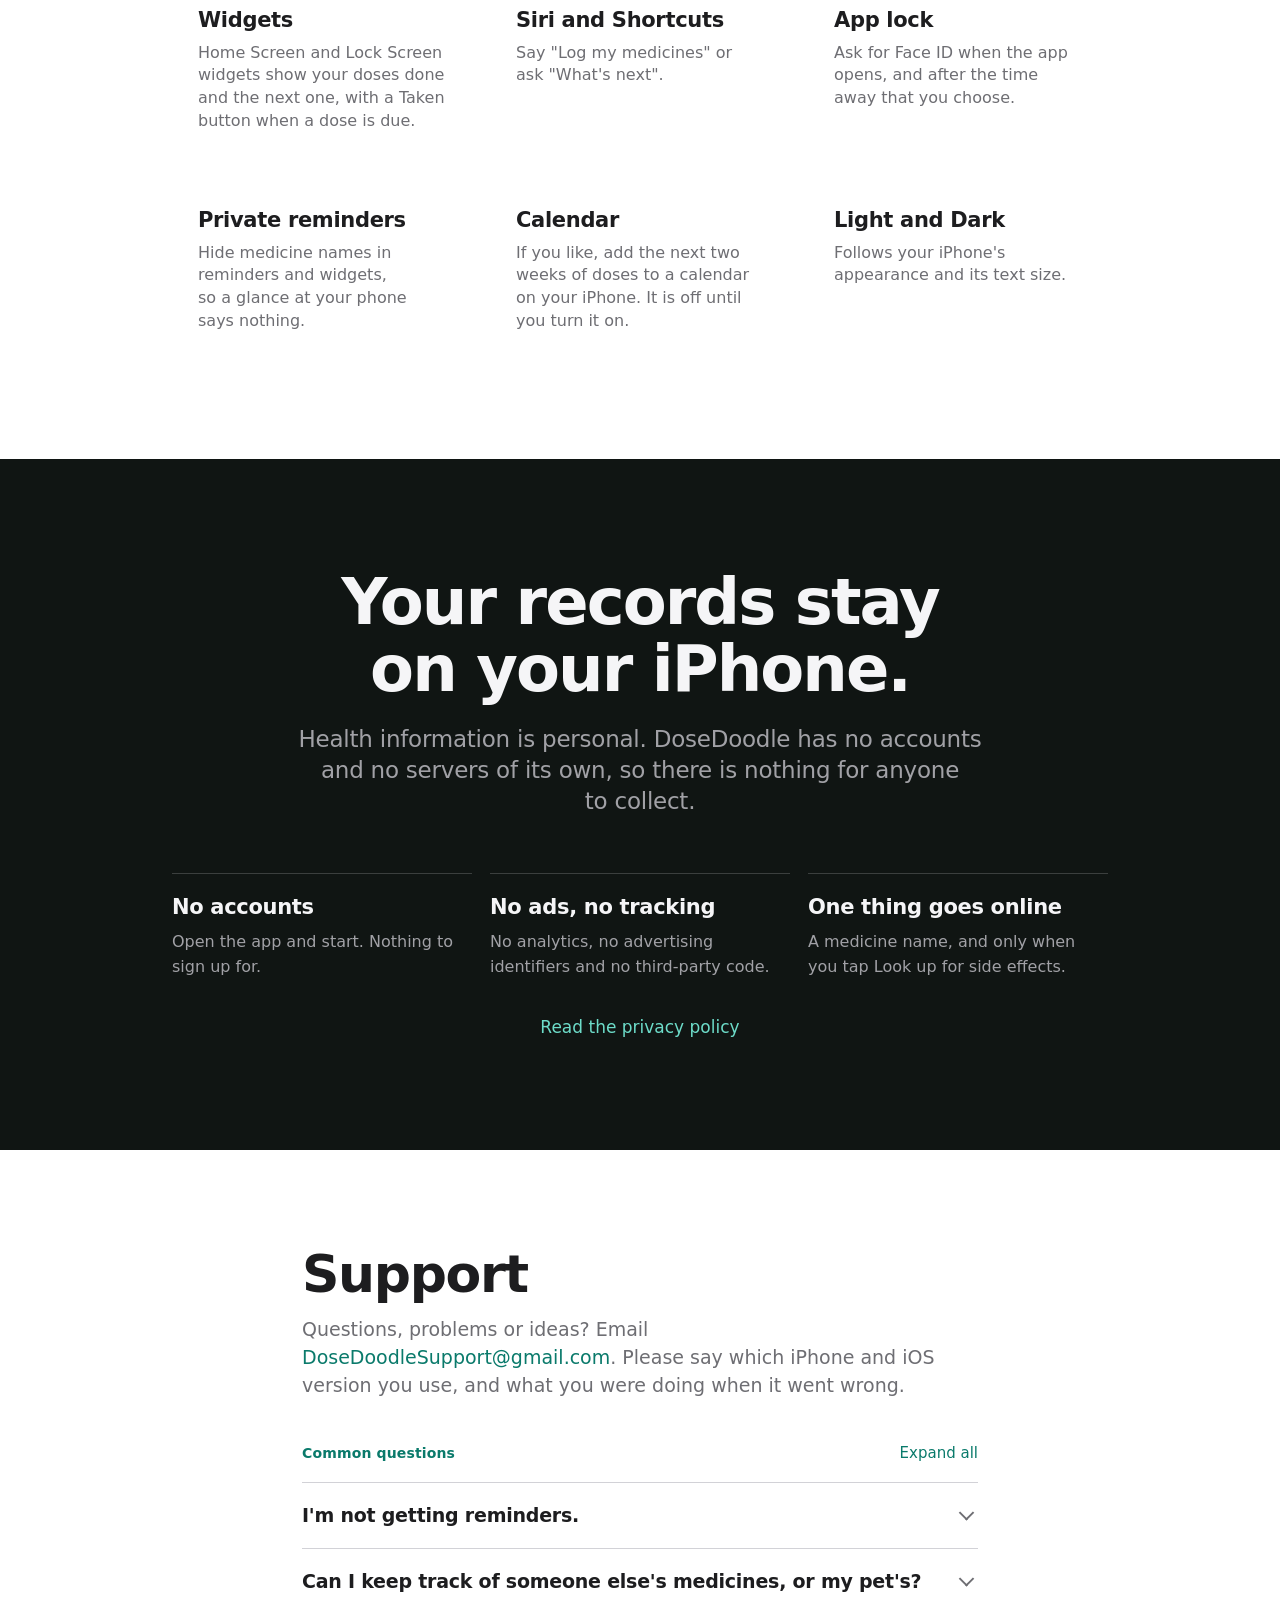
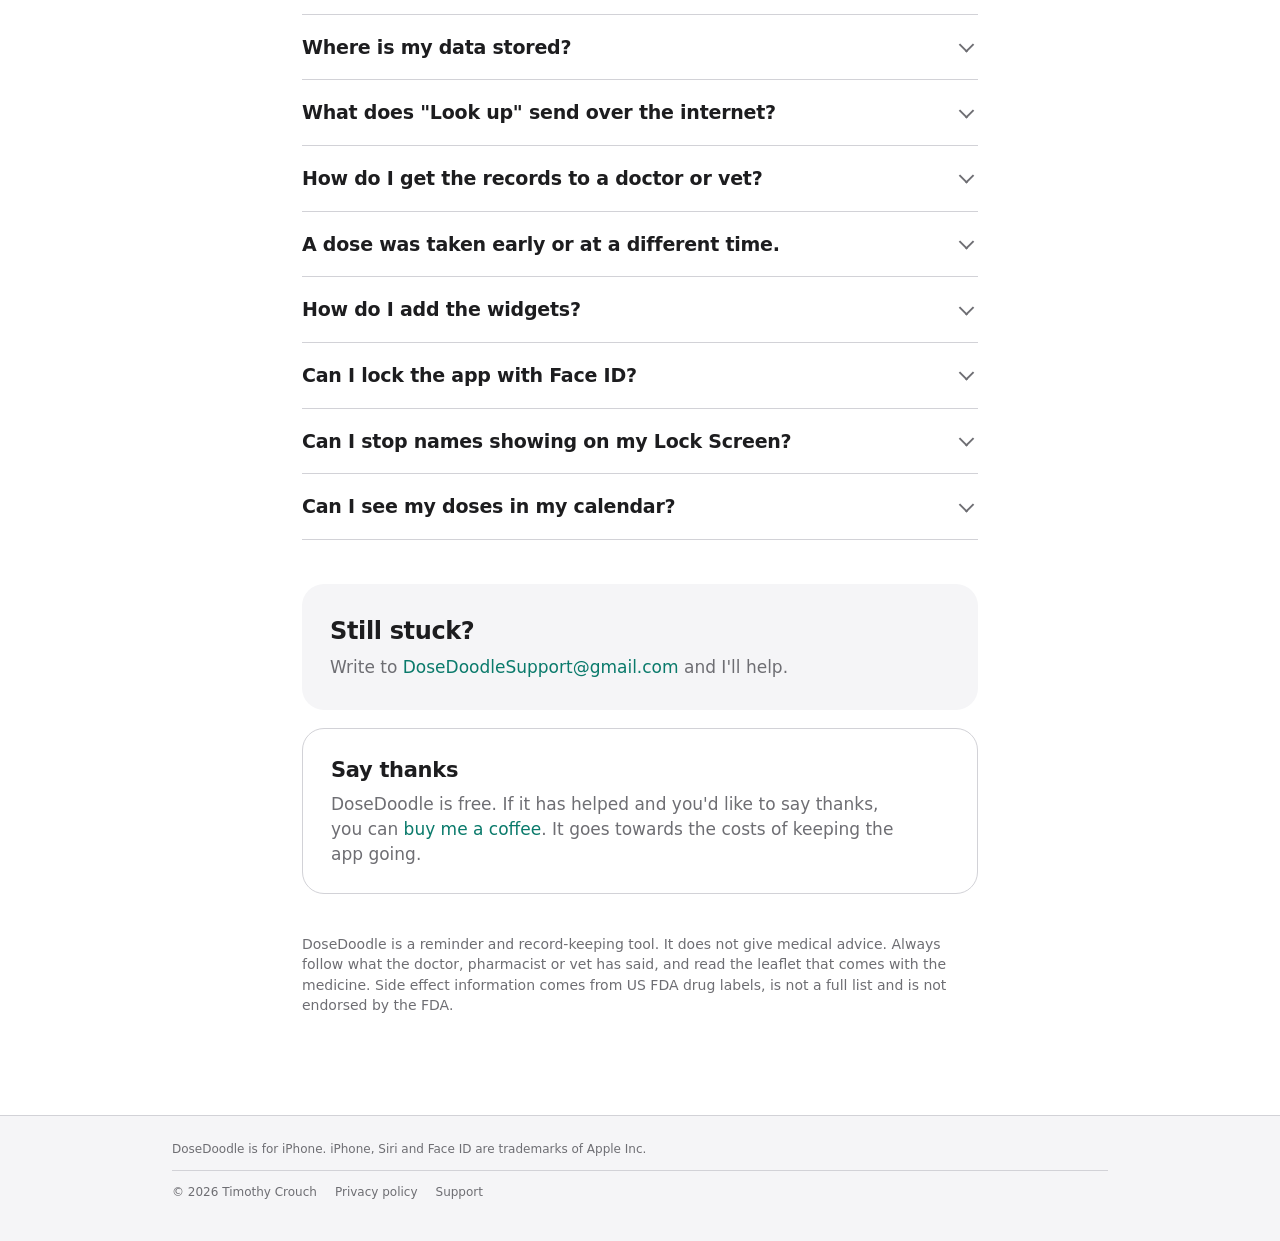
==== commit 64e6f5e6: "Add a Say thanks tip link and mention it in the privacy policy Link to buymeacoffee.com/dosedoodle a" ====
--- a/index.html
+++ b/index.html
@@ -230,6 +230,11 @@
       <p>Write to <a href="mailto:DoseDoodleSupport@gmail.com">DoseDoodleSupport@gmail.com</a> and I'll help.</p>
     </div>
 
+    <div class="tip">
+      <h3>Say thanks</h3>
+      <p>DoseDoodle is free. If it has helped and you'd like to say thanks, you can <a href="https://buymeacoffee.com/dosedoodle" rel="noopener">buy me a coffee</a>. It goes towards the costs of keeping the app going.</p>
+    </div>
+
     <p class="notice">DoseDoodle is a reminder and record-keeping tool. It does not give medical advice. Always follow what the doctor, pharmacist or vet has said, and read the leaflet that comes with the medicine. Side effect information comes from US FDA drug labels, is not a full list and is not endorsed by the FDA.</p>
   </div>
 </section>
--- a/style.css
+++ b/style.css
@@ -175,6 +175,9 @@
 .contact-card { margin-top: 44px; background: var(--band); border-radius: 22px; padding: 30px 28px; }
 .contact-card h3 { margin: 0 0 6px; font-size: 24px; letter-spacing: -0.015em; }
 .contact-card p { margin: 0; color: var(--muted); }
+.tip { margin-top: 18px; border: 1px solid var(--line); border-radius: 22px; padding: 26px 28px; }
+.tip h3 { margin: 0 0 6px; font-size: 21px; letter-spacing: -0.015em; }
+.tip p { margin: 0; color: var(--muted); }
 .notice { margin: 40px 0 0; color: var(--muted); font-size: 14px; line-height: 1.45; }
 
 /* Legal / long text pages */
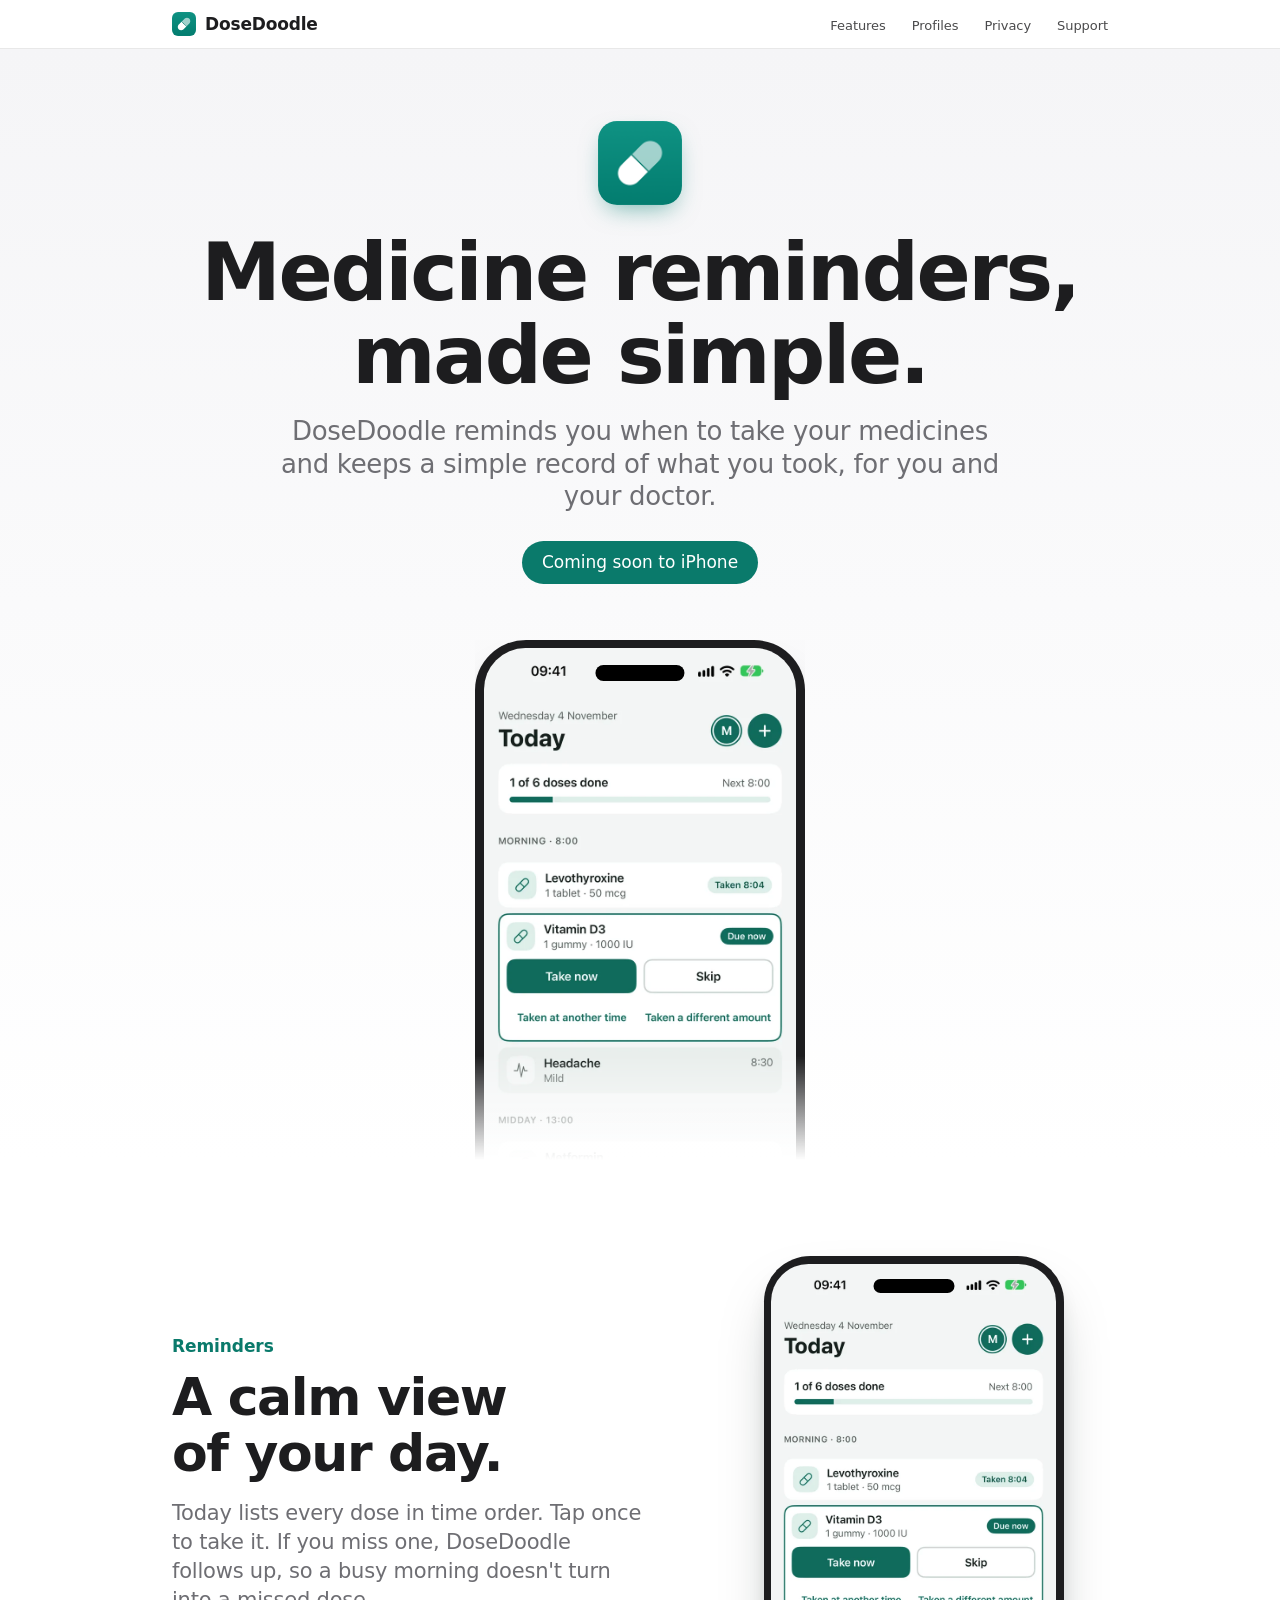
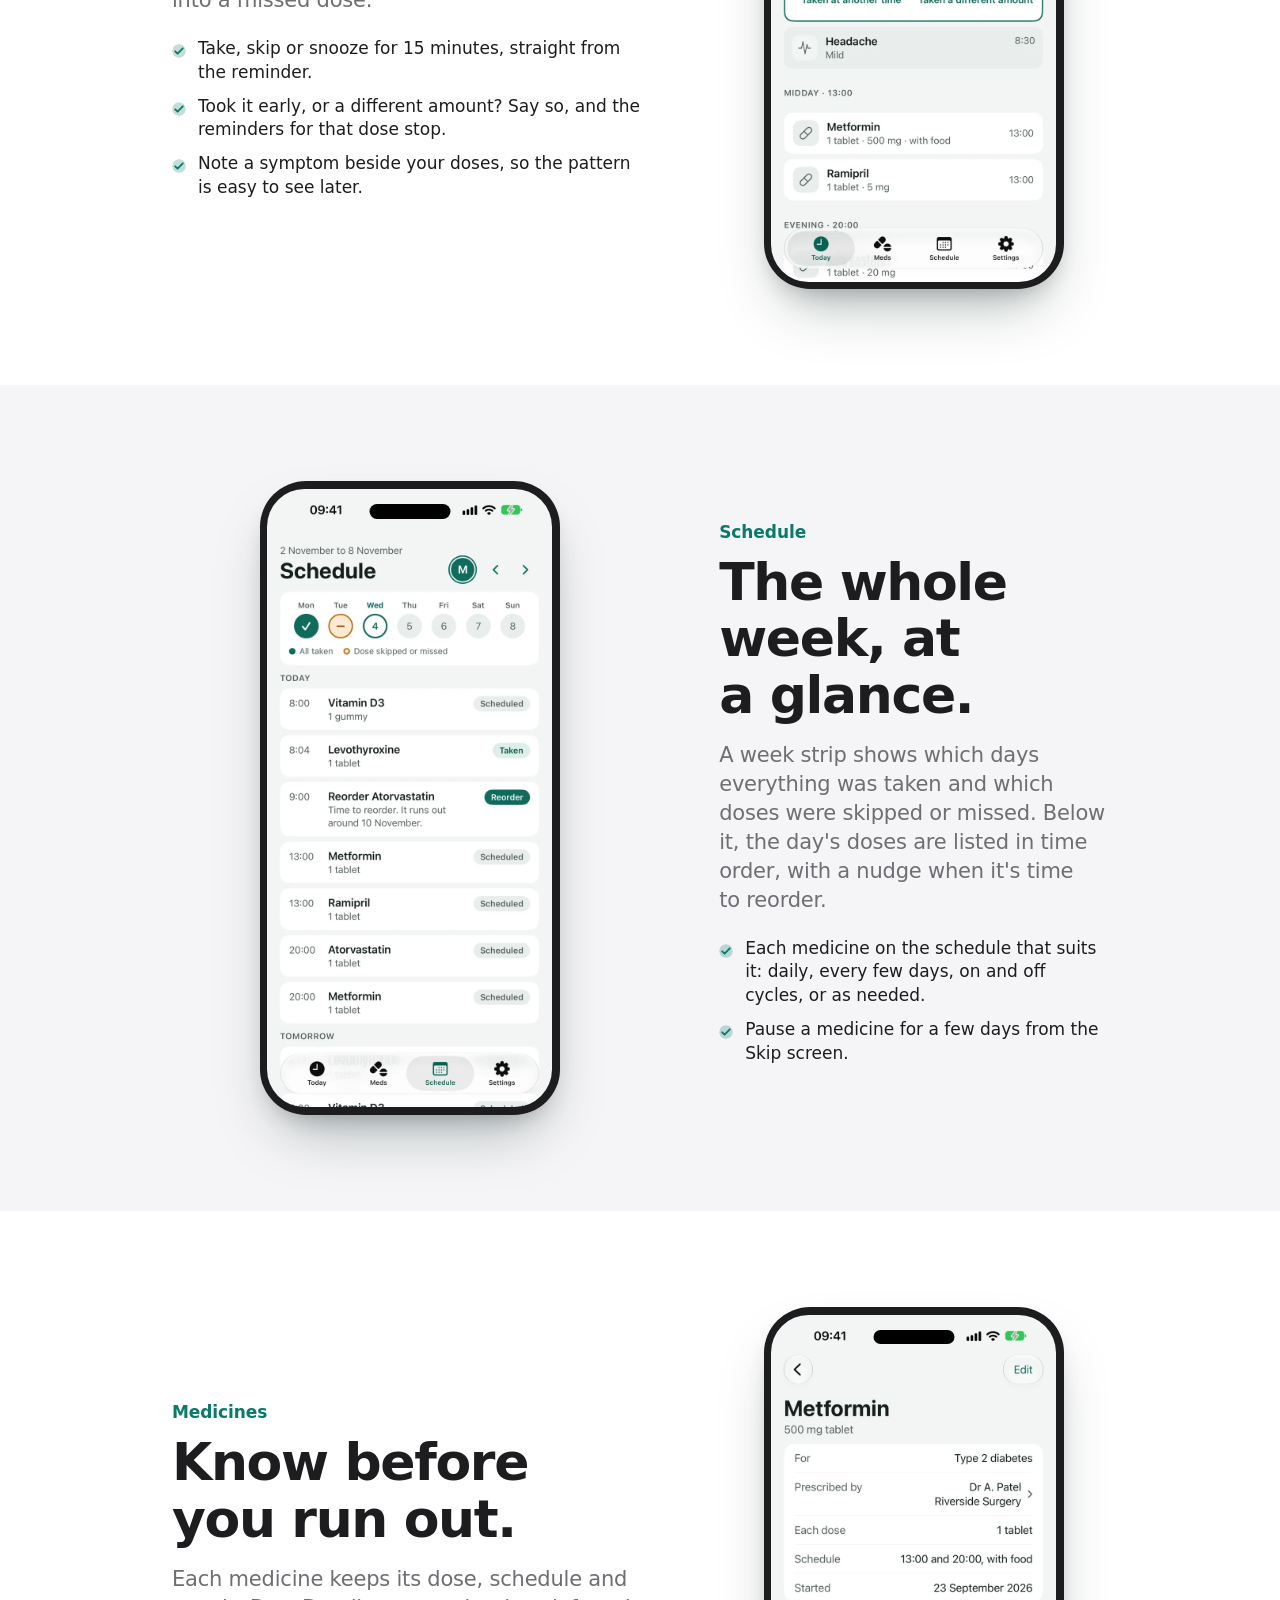
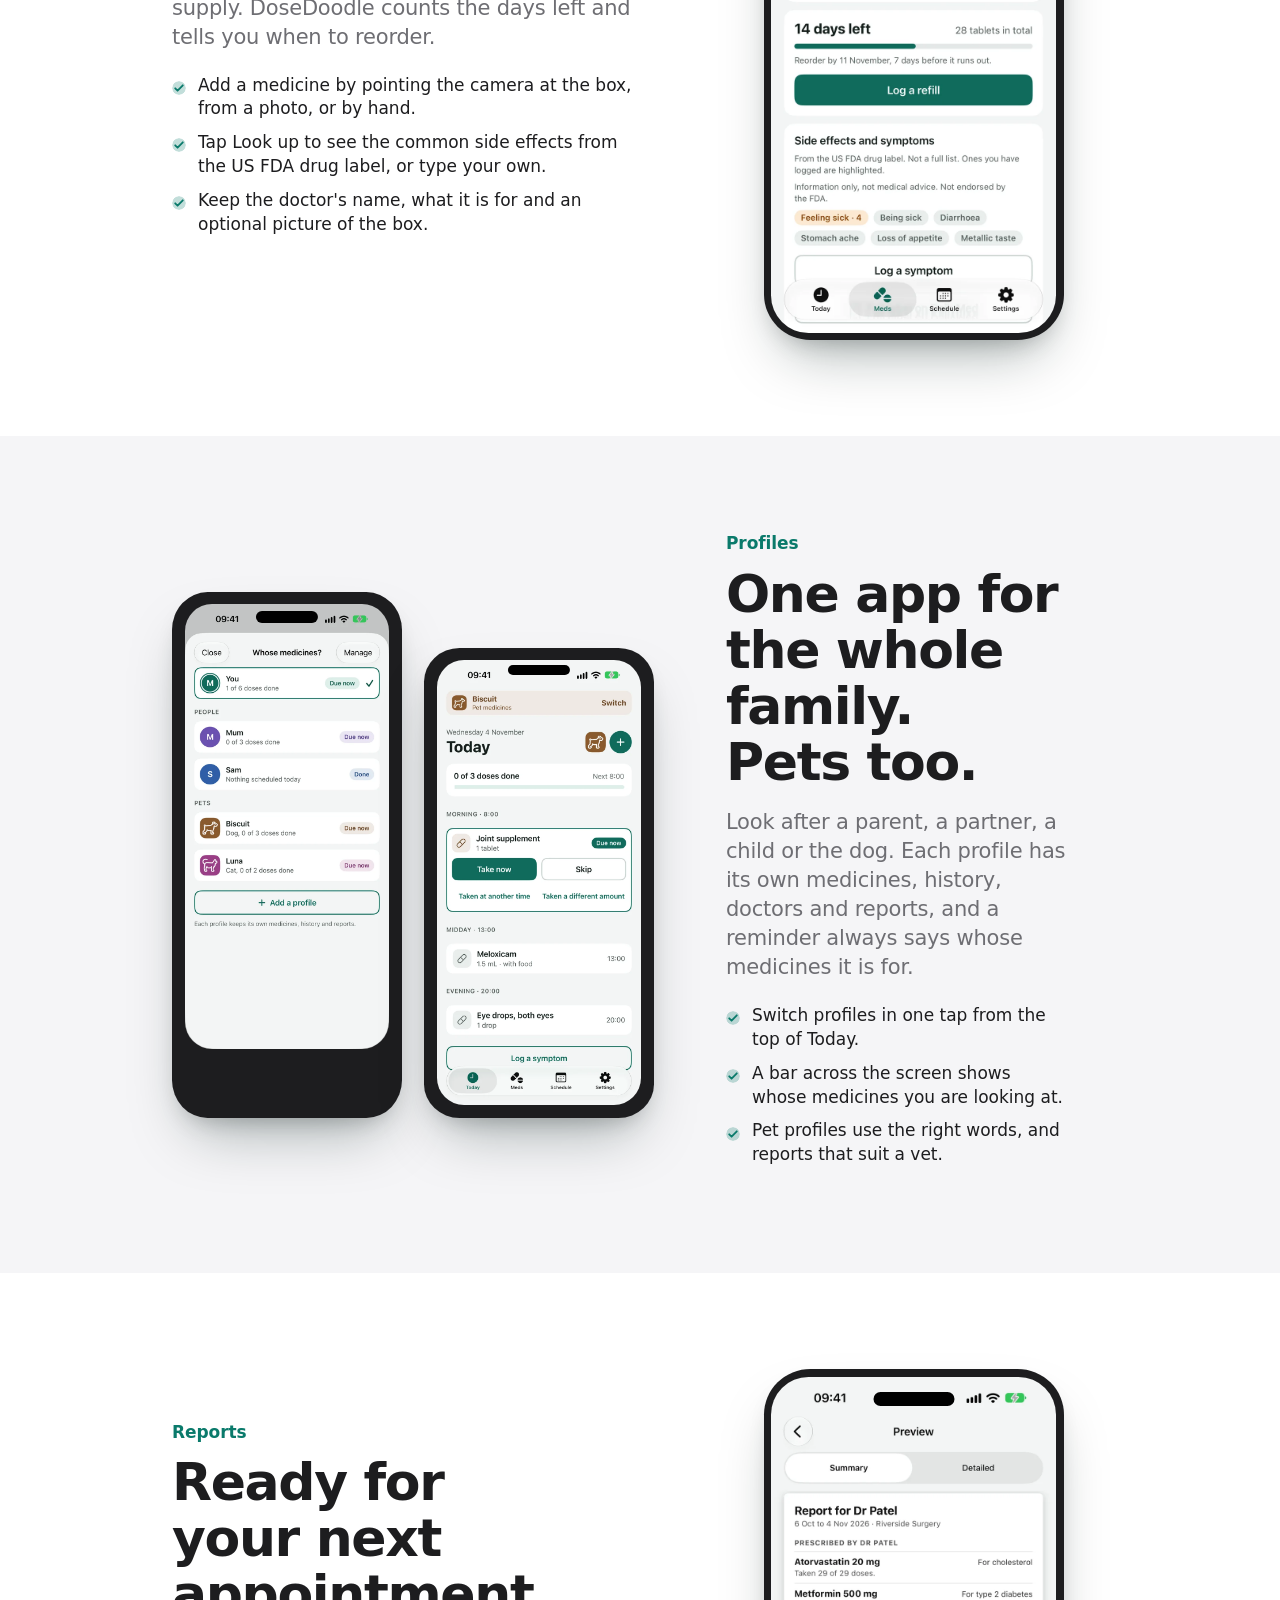
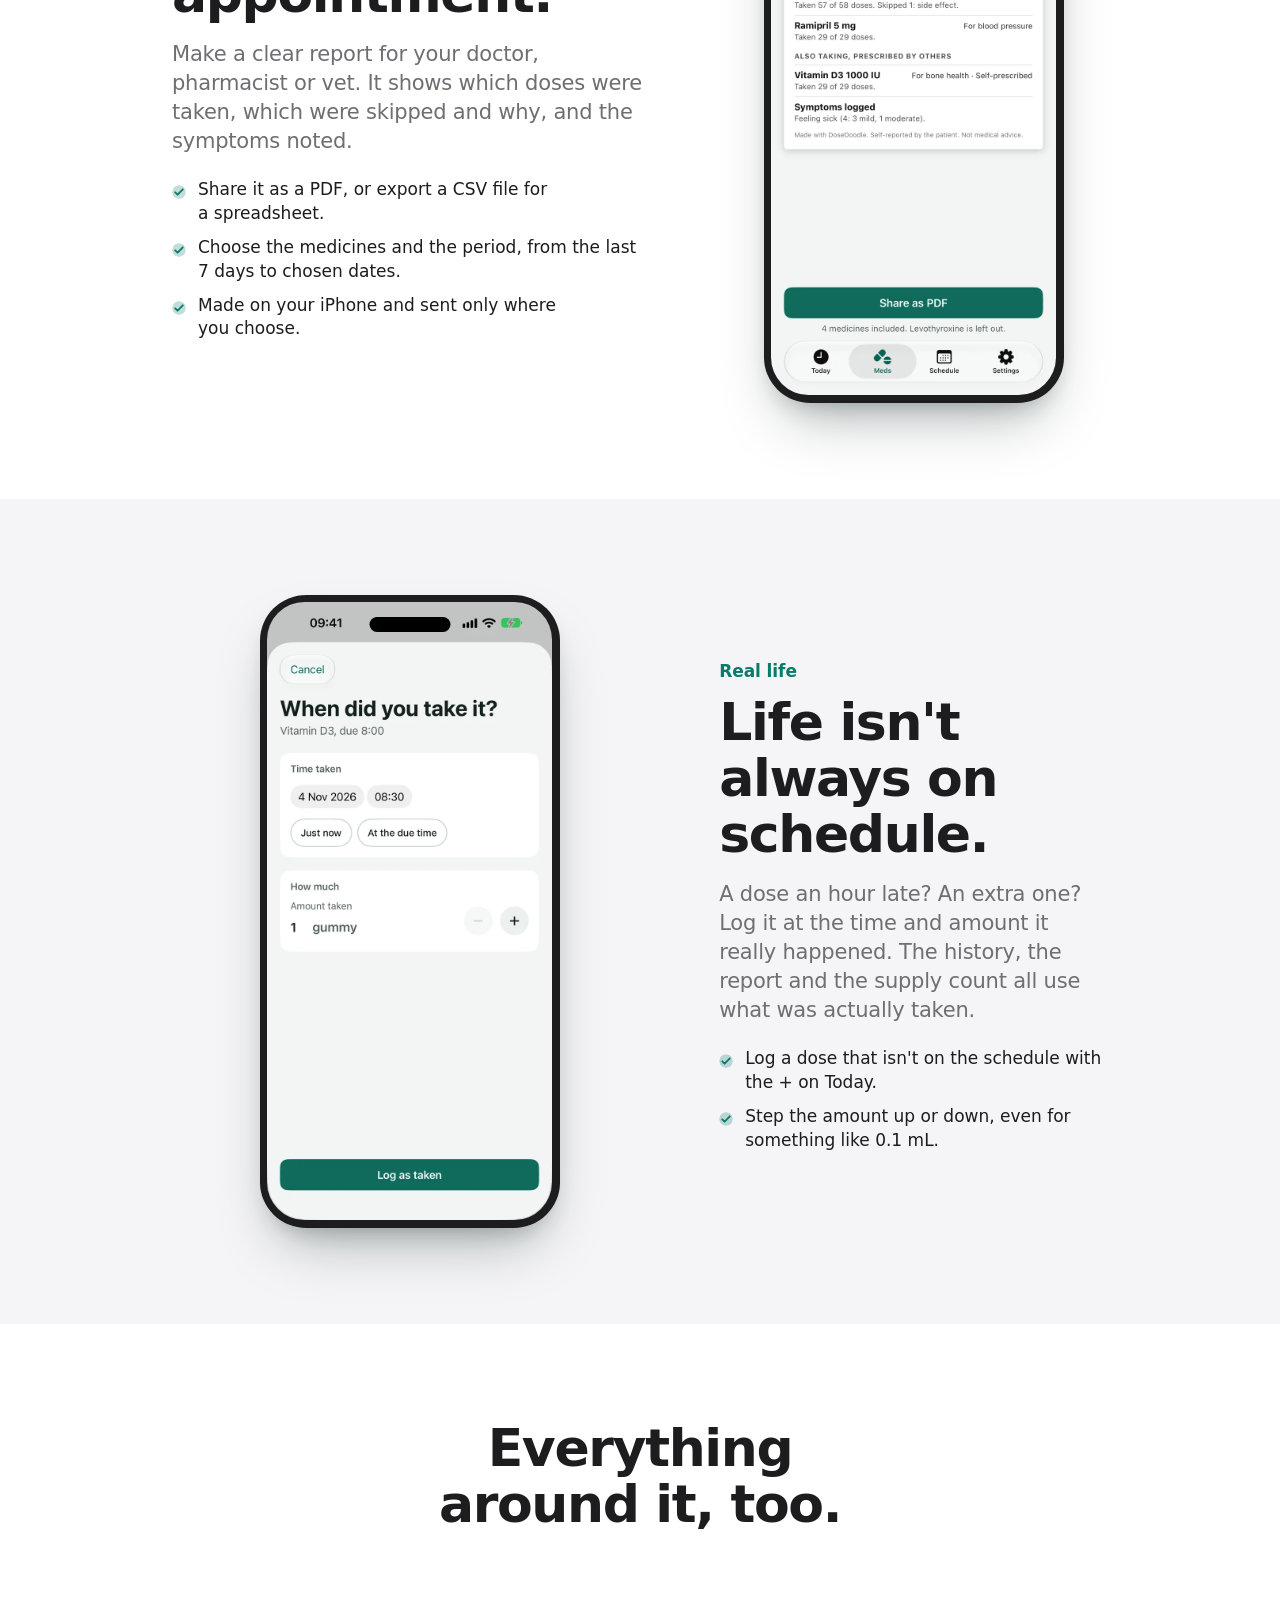
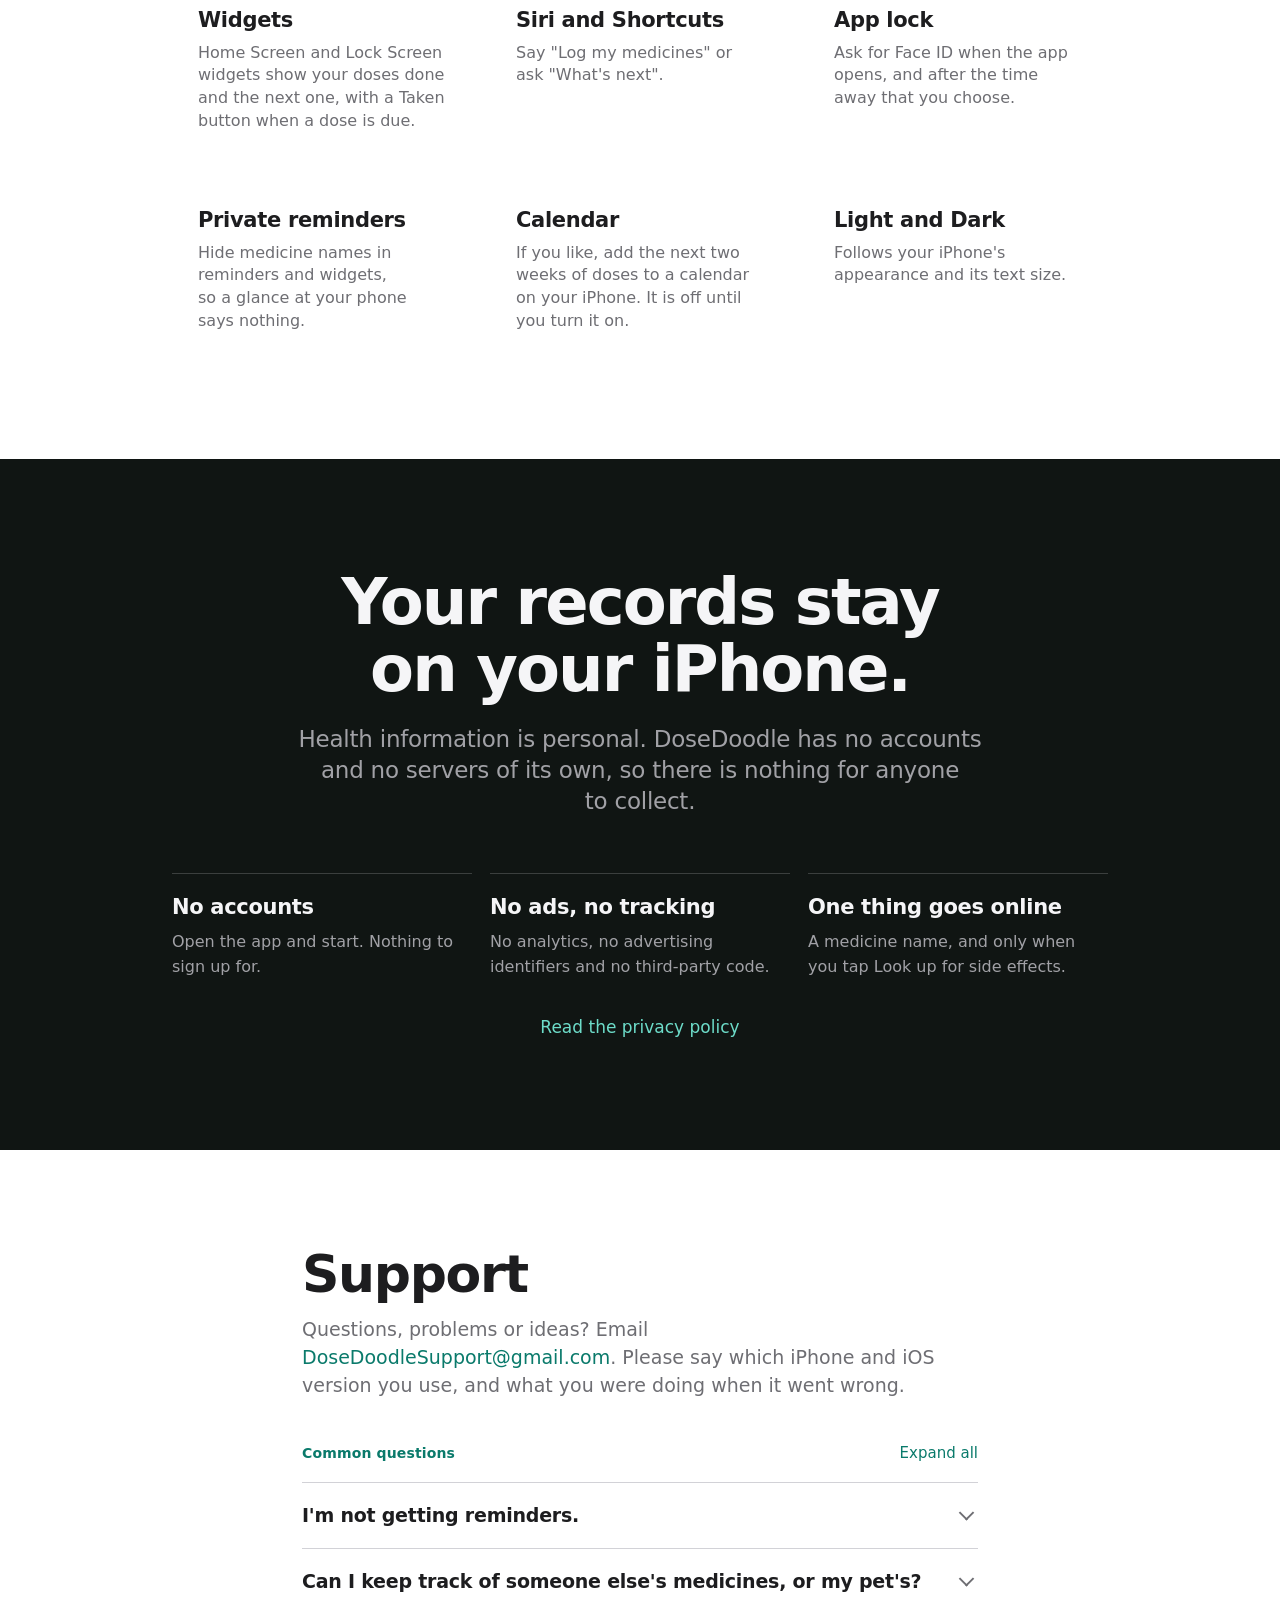
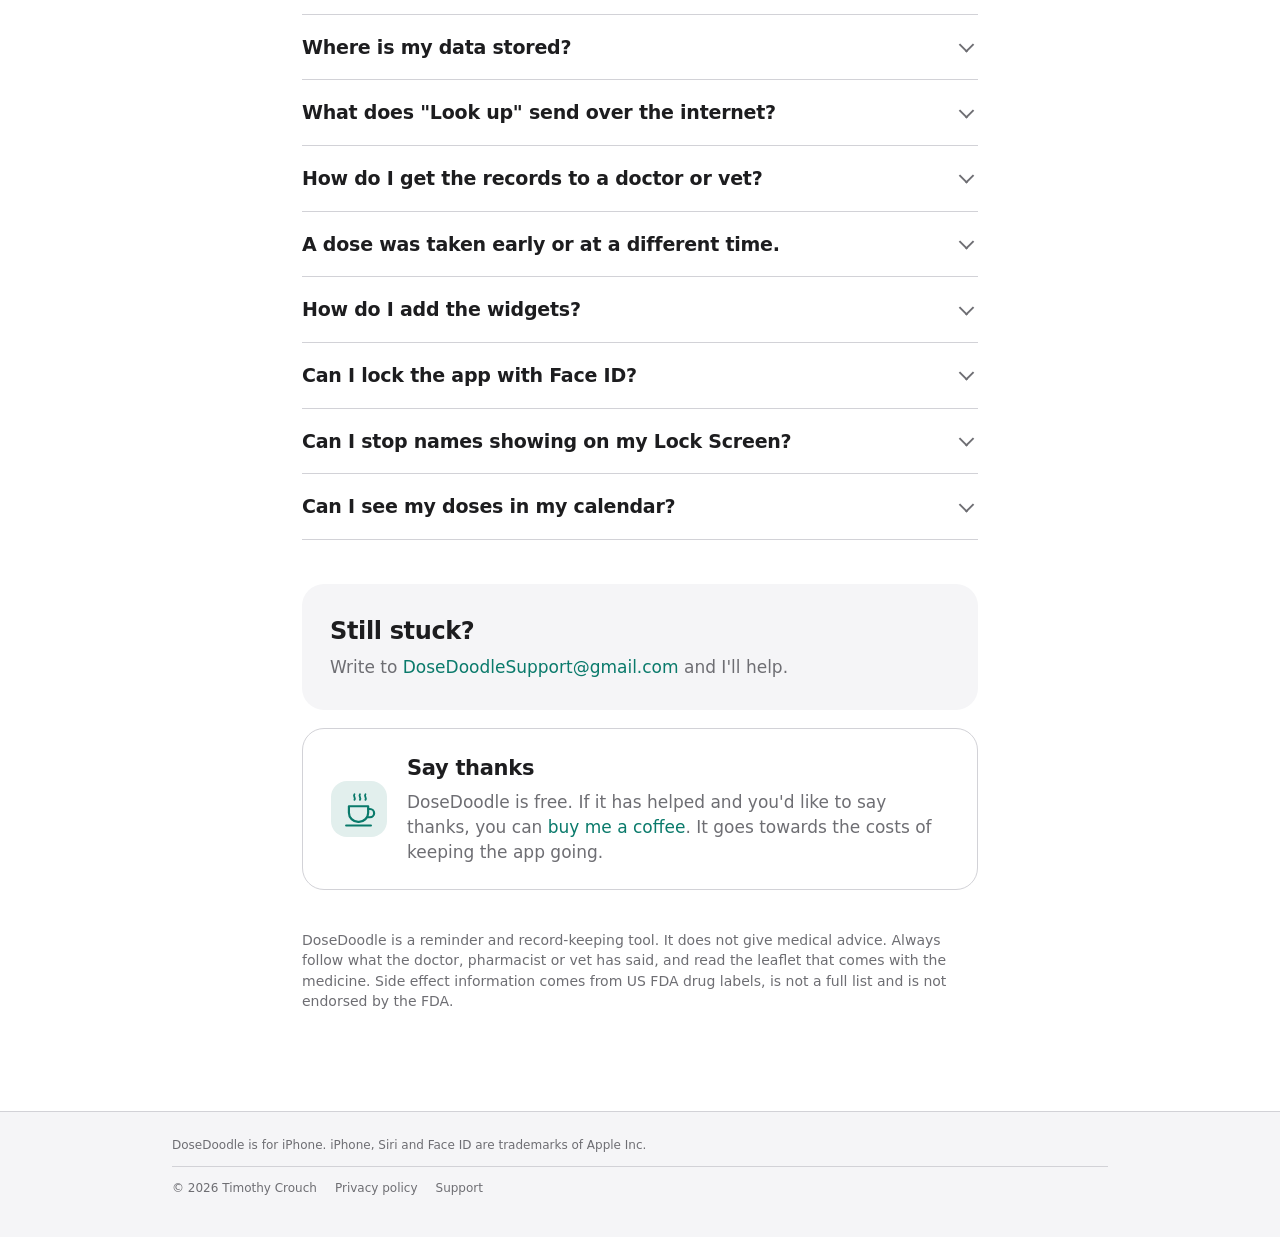
==== commit 96e8f714: "Add a coffee cup icon to the Say thanks box An inline SVG, so nothing is loaded from Buy Me a Coffee" ====
--- a/index.html
+++ b/index.html
@@ -231,8 +231,16 @@
     </div>
 
     <div class="tip">
-      <h3>Say thanks</h3>
-      <p>DoseDoodle is free. If it has helped and you'd like to say thanks, you can <a href="https://buymeacoffee.com/dosedoodle" rel="noopener">buy me a coffee</a>. It goes towards the costs of keeping the app going.</p>
+      <svg class="tip-icon" viewBox="0 0 48 48" width="48" height="48" fill="none" stroke="currentColor" stroke-width="2.4" stroke-linecap="round" stroke-linejoin="round" aria-hidden="true">
+        <path d="M13 21h21v7a10 10 0 0 1-10 10h-1a10 10 0 0 1-10-10z"/>
+        <path d="M34 24h2a4.5 4.5 0 0 1 0 9h-3"/>
+        <path d="M10 42h27"/>
+        <path d="M19 8c-1.8 2.2 1.8 3.6 0 6M25 8c-1.8 2.2 1.8 3.6 0 6M31 8c-1.8 2.2 1.8 3.6 0 6" stroke-width="2"/>
+      </svg>
+      <div>
+        <h3>Say thanks</h3>
+        <p>DoseDoodle is free. If it has helped and you'd like to say thanks, you can <a href="https://buymeacoffee.com/dosedoodle" rel="noopener">buy me a coffee</a>. It goes towards the costs of keeping the app going.</p>
+      </div>
     </div>
 
     <p class="notice">DoseDoodle is a reminder and record-keeping tool. It does not give medical advice. Always follow what the doctor, pharmacist or vet has said, and read the leaflet that comes with the medicine. Side effect information comes from US FDA drug labels, is not a full list and is not endorsed by the FDA.</p>
--- a/style.css
+++ b/style.css
@@ -175,7 +175,9 @@
 .contact-card { margin-top: 44px; background: var(--band); border-radius: 22px; padding: 30px 28px; }
 .contact-card h3 { margin: 0 0 6px; font-size: 24px; letter-spacing: -0.015em; }
 .contact-card p { margin: 0; color: var(--muted); }
-.tip { margin-top: 18px; border: 1px solid var(--line); border-radius: 22px; padding: 26px 28px; }
+.tip { display: flex; align-items: center; gap: 20px; margin-top: 18px; border: 1px solid var(--line); border-radius: 22px; padding: 24px 28px; }
+.tip-icon { flex: none; width: 56px; height: 56px; padding: 6px; border-radius: 16px; color: var(--accent); background: color-mix(in srgb, var(--accent) 12%, var(--bg)); }
+@media (max-width: 520px) { .tip { flex-direction: column; align-items: flex-start; gap: 14px; padding: 22px; } }
 .tip h3 { margin: 0 0 6px; font-size: 21px; letter-spacing: -0.015em; }
 .tip p { margin: 0; color: var(--muted); }
 .notice { margin: 40px 0 0; color: var(--muted); font-size: 14px; line-height: 1.45; }
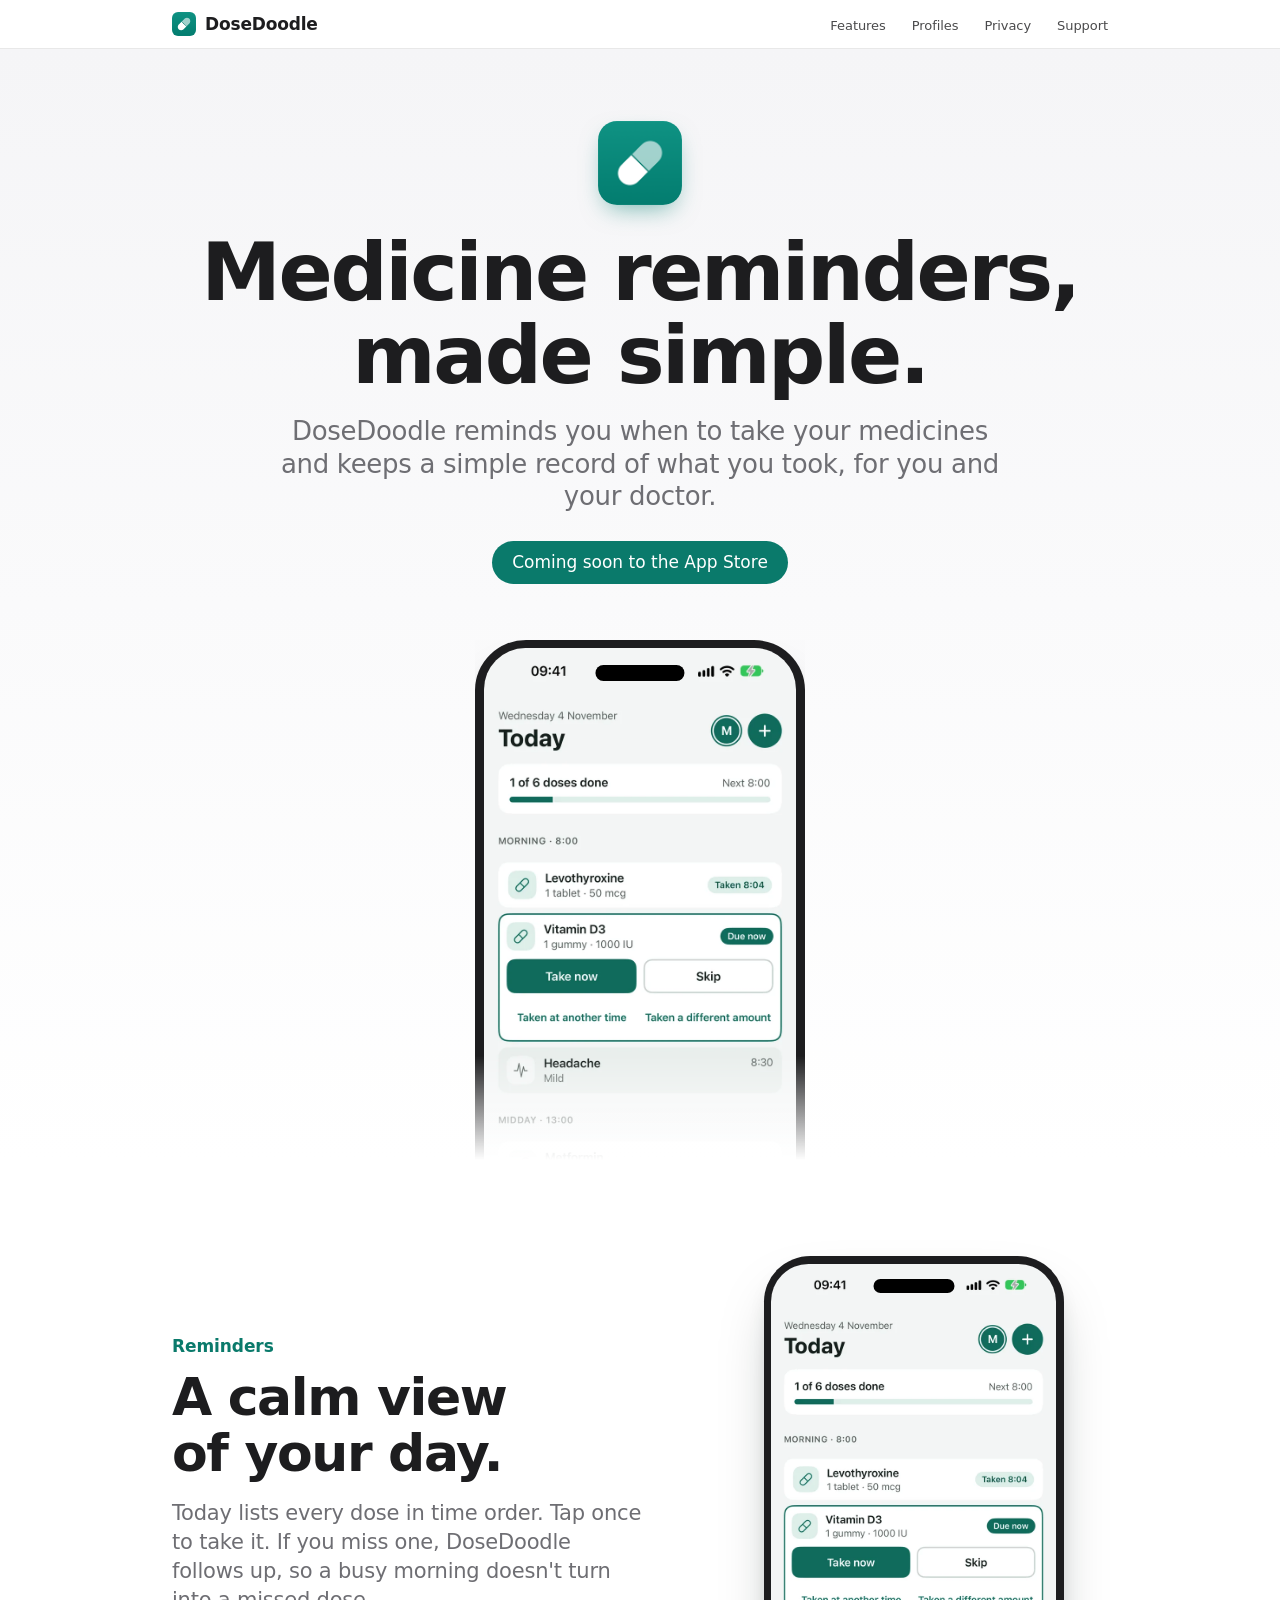
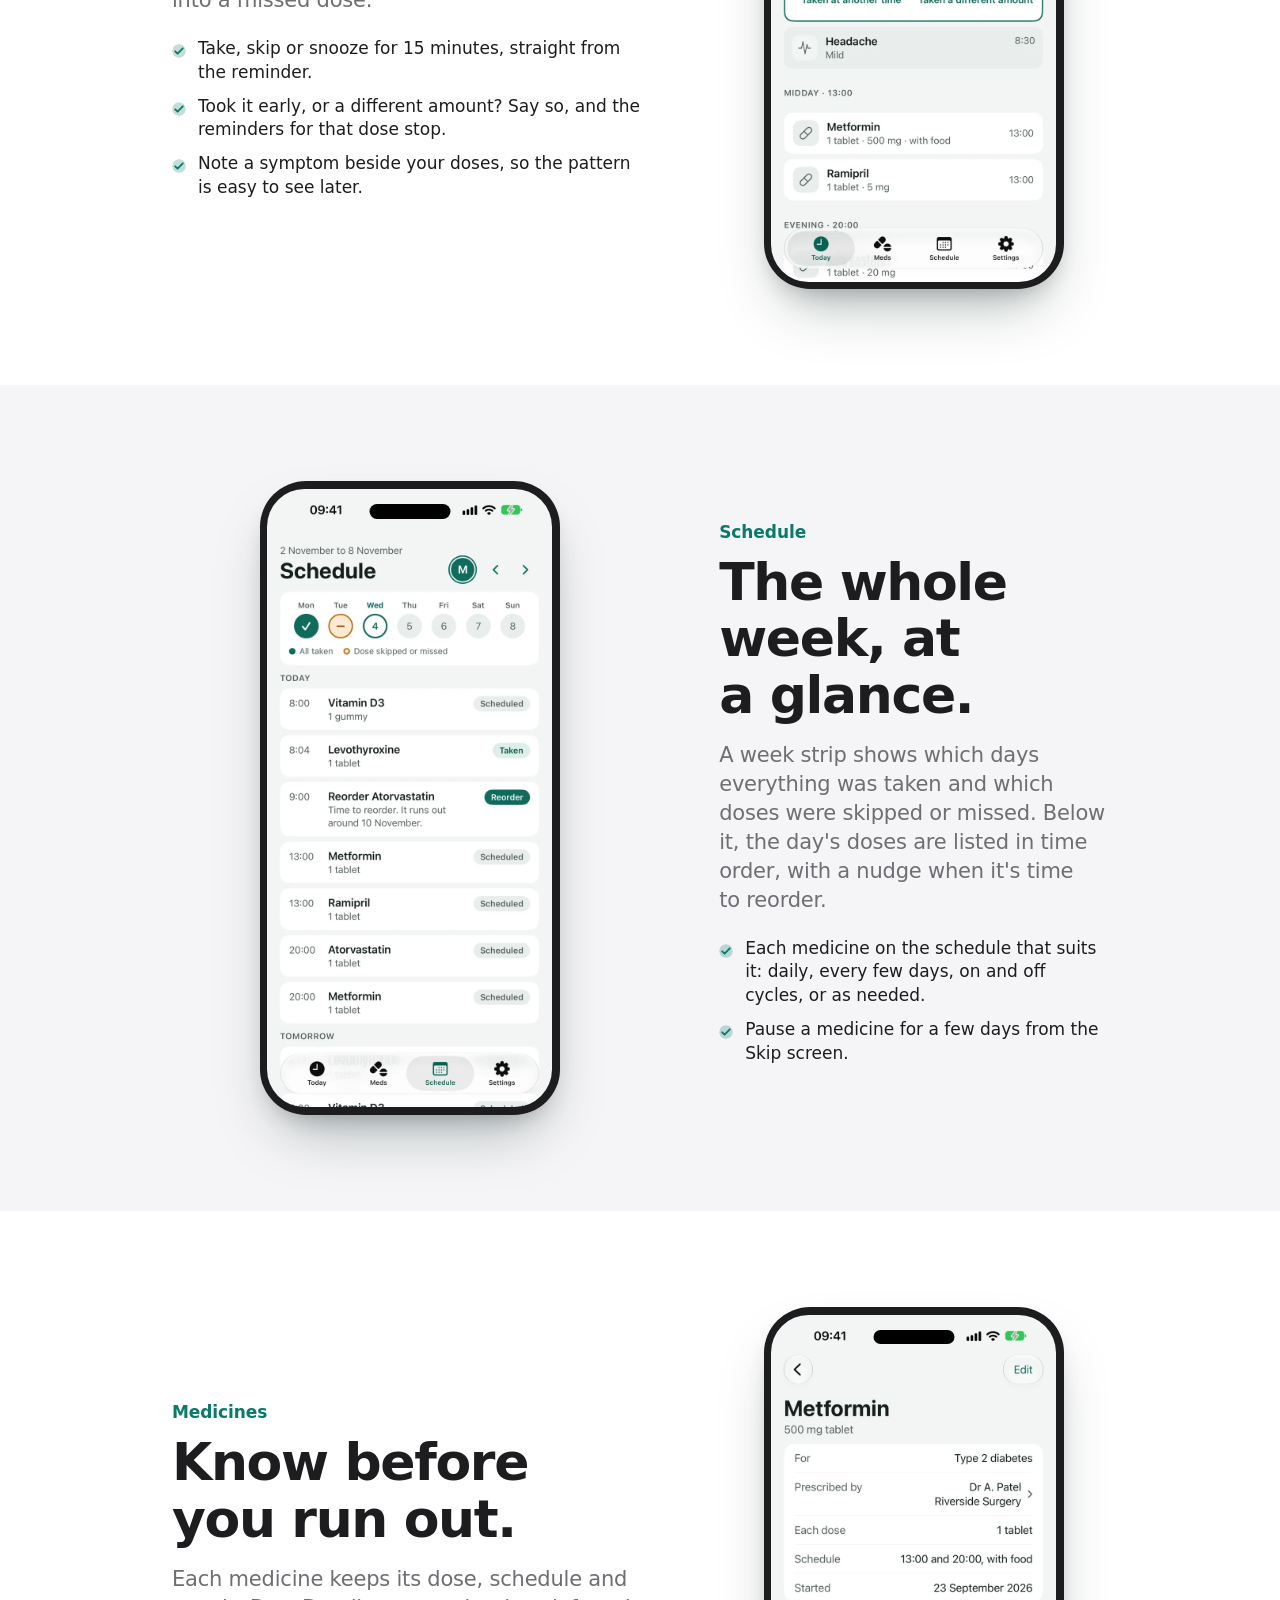
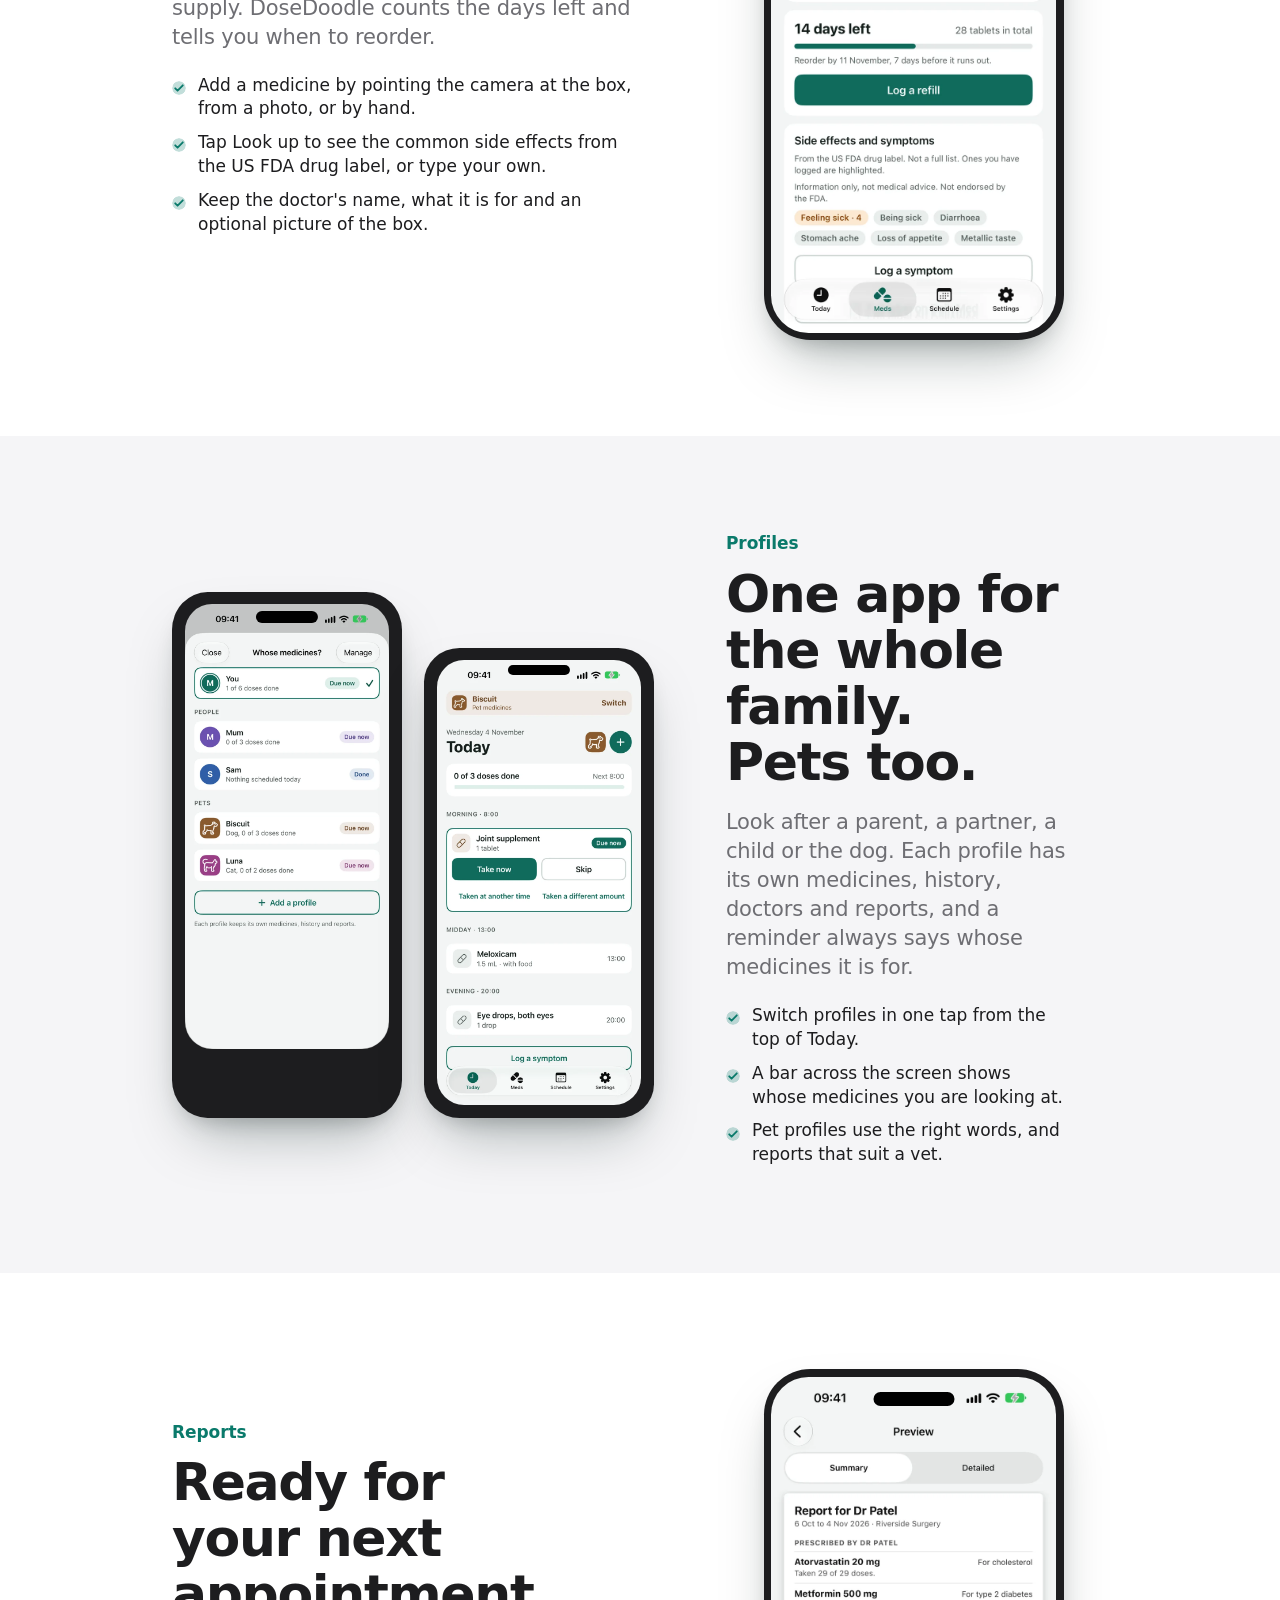
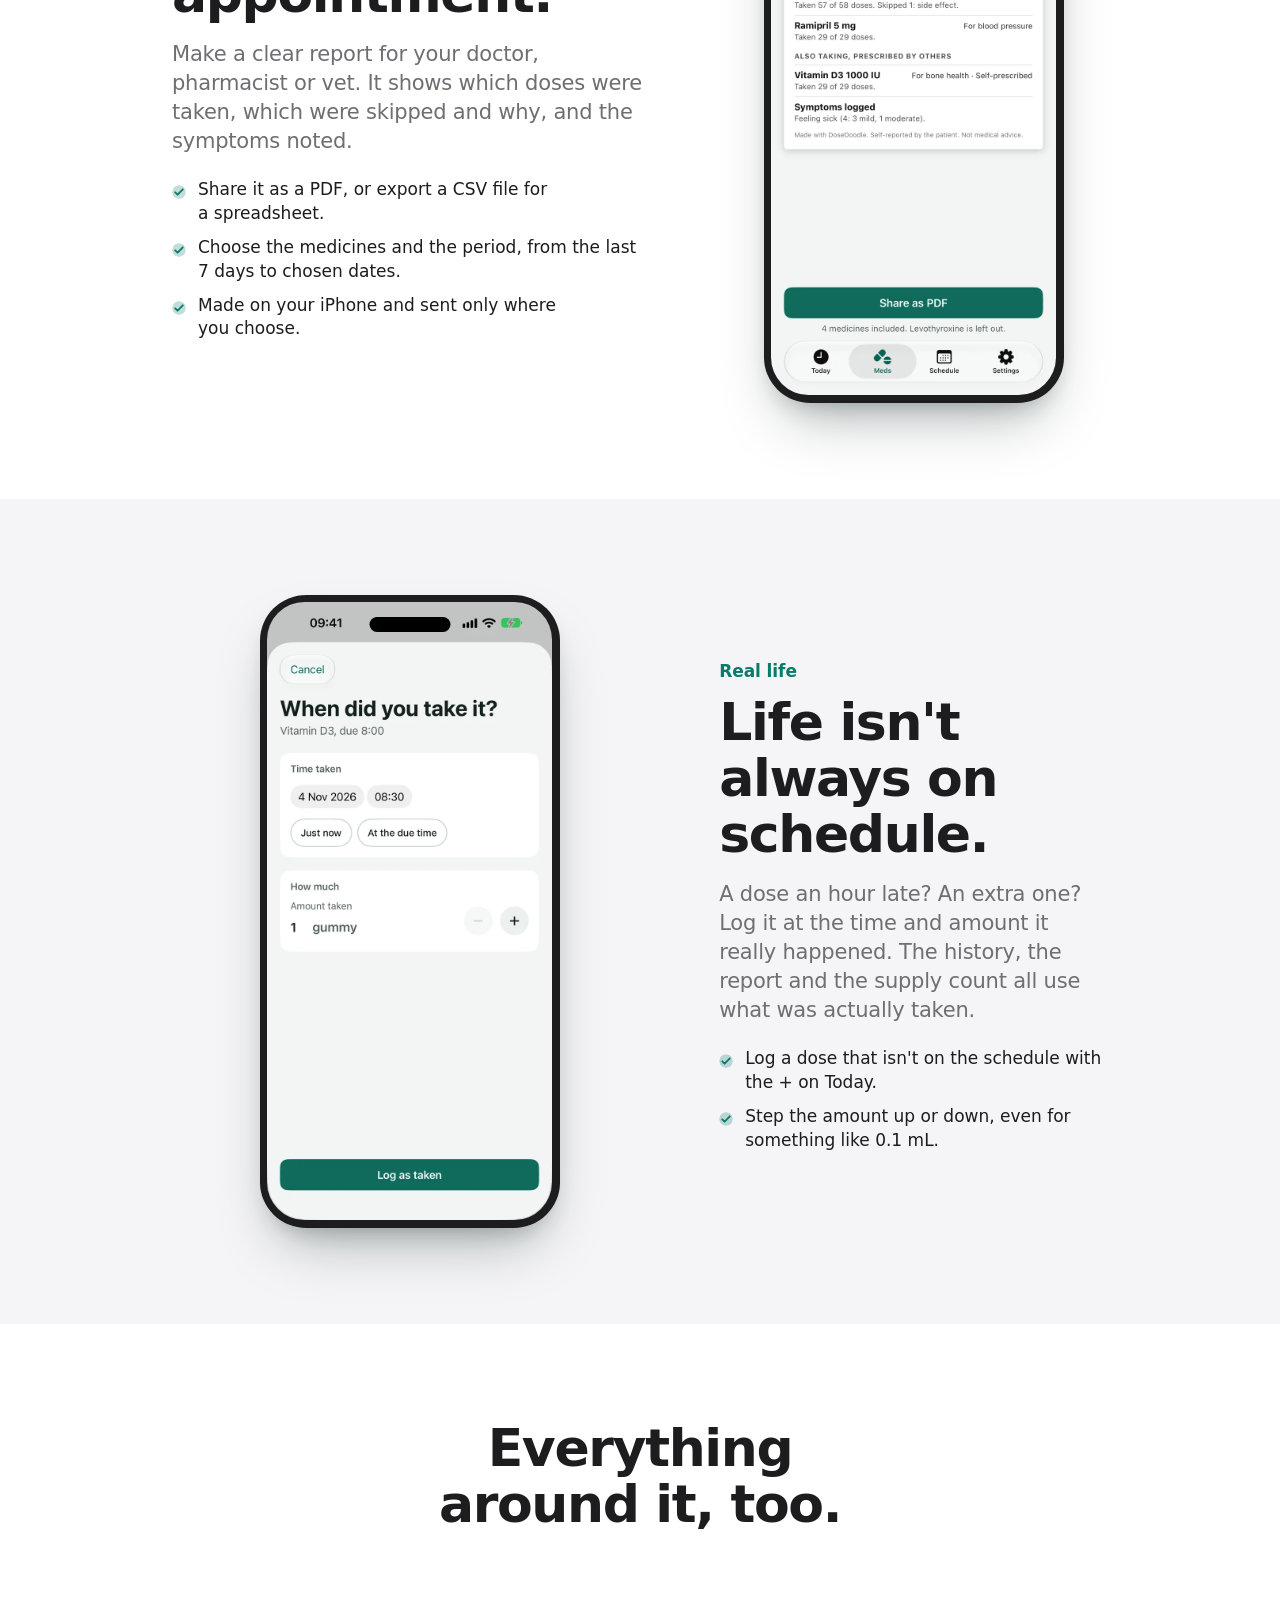
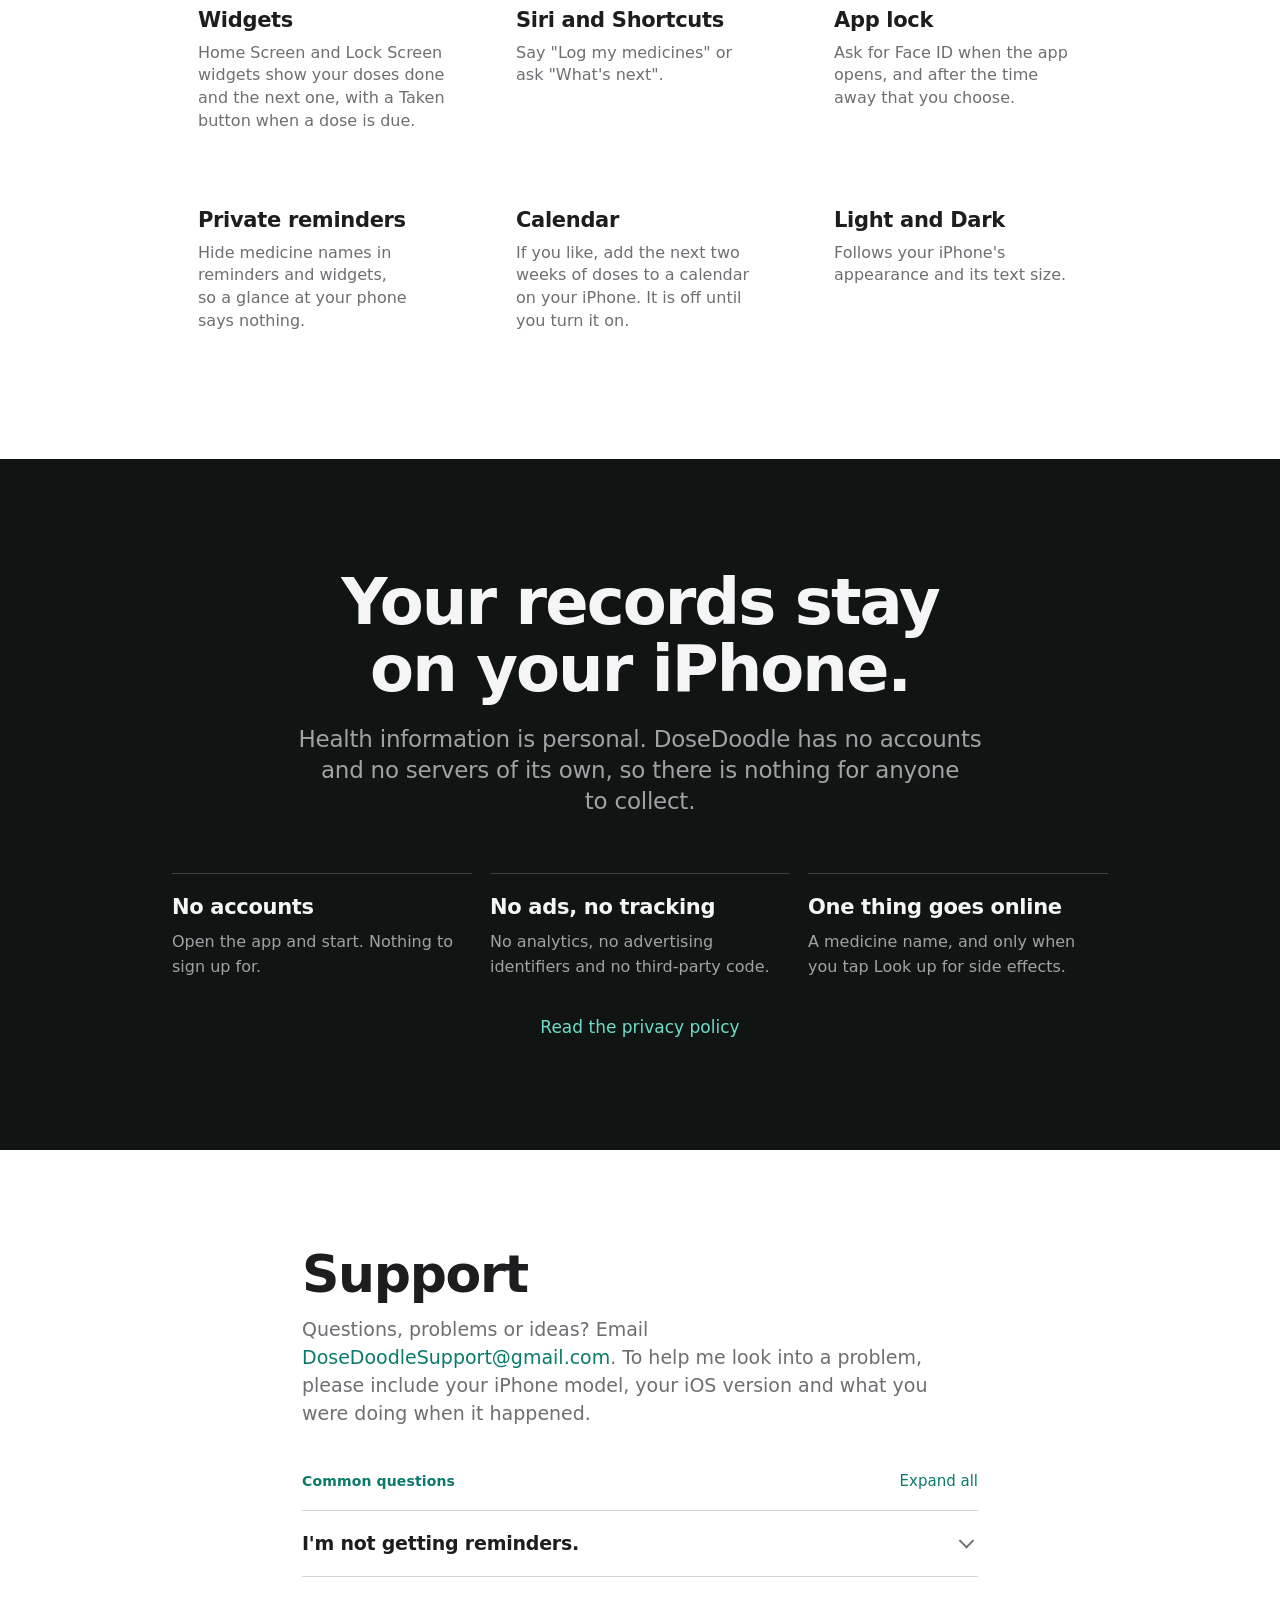
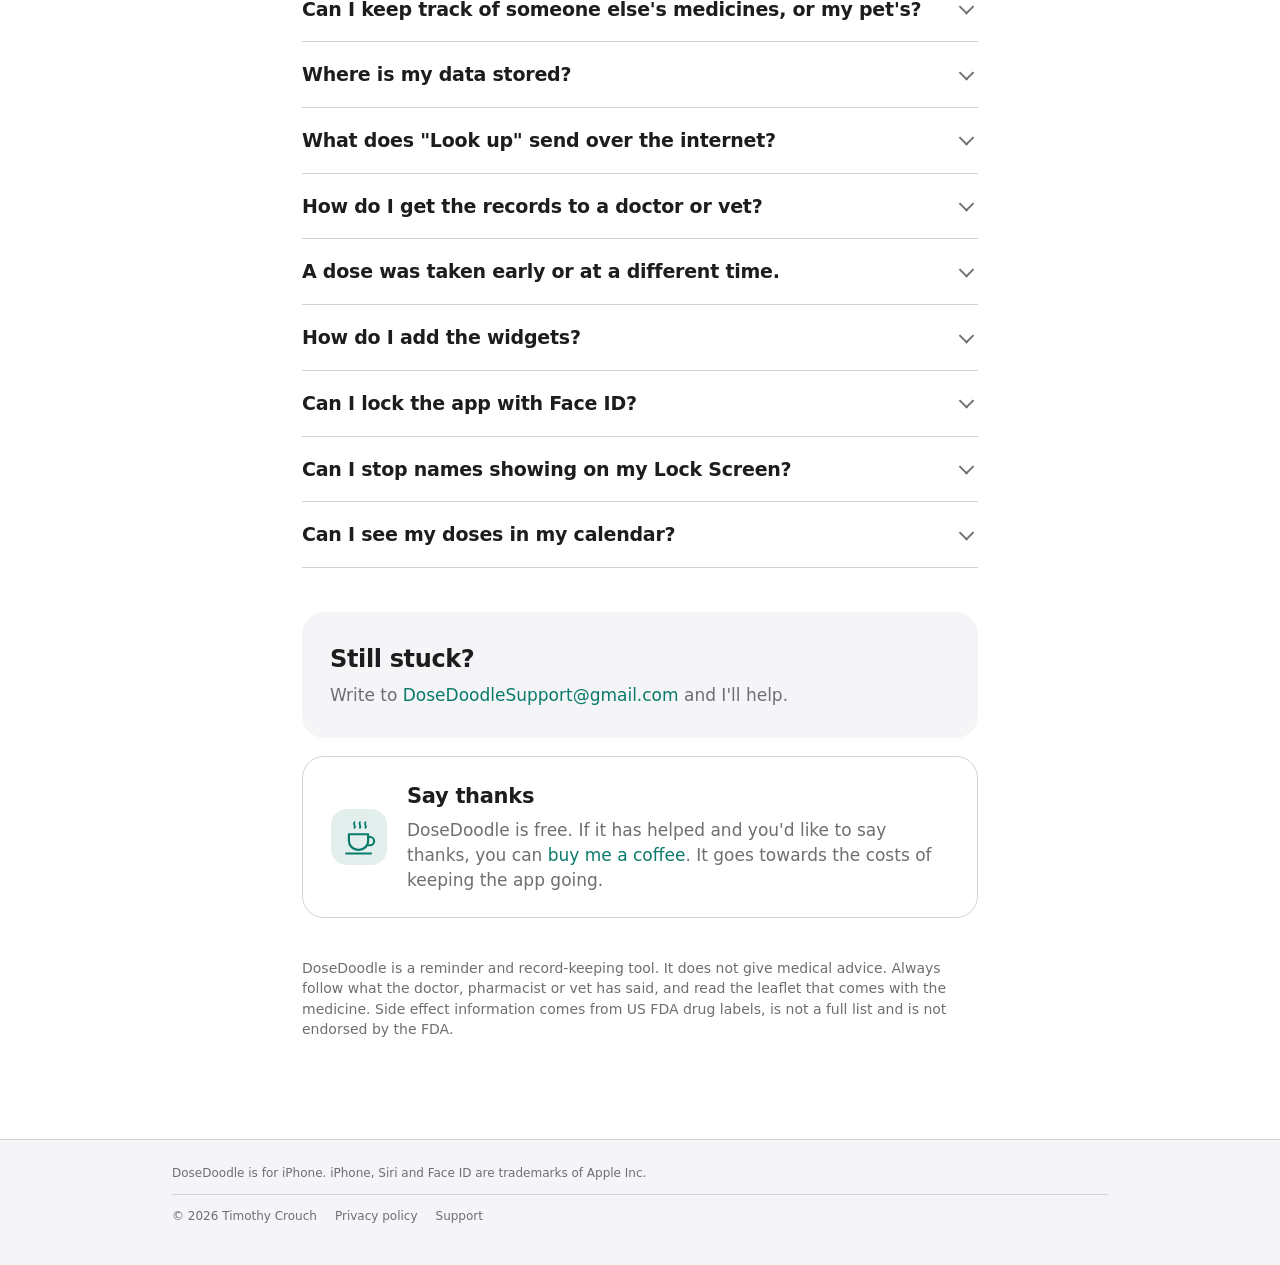
==== commit fb6e29ec: "Soften the support request, say App Store in the pill, and link the coffee icon The support intro as" ====
--- a/index.html
+++ b/index.html
@@ -39,7 +39,7 @@
     <h1 class="display">Medicine reminders, made simple.</h1>
     <p class="lede">DoseDoodle reminds you when to take your medicines and keeps a simple record of what you took, for you and your doctor.</p>
     <!-- When the app is live, replace this pill with the App Store link and badge. -->
-    <span class="pill">Coming soon to iPhone</span>
+    <span class="pill">Coming soon to the App Store</span>
     <div class="hero-phone">
       <div class="phone"><img src="img/today.webp" width="720" height="1564" alt="The Today screen in DoseDoodle, showing one dose taken, Vitamin D3 due now with Take now and Skip buttons, and later doses for midday and evening."></div>
     </div>
@@ -175,7 +175,7 @@
 <section class="support" id="support">
   <div class="wrap narrow">
     <h2>Support</h2>
-    <p class="intro">Questions, problems or ideas? Email <a href="mailto:DoseDoodleSupport@gmail.com">DoseDoodleSupport@gmail.com</a>. Please say which iPhone and iOS version you use, and what you were doing when it went wrong.</p>
+    <p class="intro">Questions, problems or ideas? Email <a href="mailto:DoseDoodleSupport@gmail.com">DoseDoodleSupport@gmail.com</a>. To help me look into a problem, please include your iPhone model, your iOS version and what you were doing when it happened.</p>
 
     <div class="faq-head">
       <h3 class="eyebrow">Common questions</h3>
@@ -231,12 +231,14 @@
     </div>
 
     <div class="tip">
+      <a class="tip-icon-link" href="https://buymeacoffee.com/dosedoodle" rel="noopener" tabindex="-1" aria-hidden="true">
       <svg class="tip-icon" viewBox="0 0 48 48" width="48" height="48" fill="none" stroke="currentColor" stroke-width="2.4" stroke-linecap="round" stroke-linejoin="round" aria-hidden="true">
         <path d="M13 21h21v7a10 10 0 0 1-10 10h-1a10 10 0 0 1-10-10z"/>
         <path d="M34 24h2a4.5 4.5 0 0 1 0 9h-3"/>
         <path d="M10 42h27"/>
         <path d="M19 8c-1.8 2.2 1.8 3.6 0 6M25 8c-1.8 2.2 1.8 3.6 0 6M31 8c-1.8 2.2 1.8 3.6 0 6" stroke-width="2"/>
       </svg>
+      </a>
       <div>
         <h3>Say thanks</h3>
         <p>DoseDoodle is free. If it has helped and you'd like to say thanks, you can <a href="https://buymeacoffee.com/dosedoodle" rel="noopener">buy me a coffee</a>. It goes towards the costs of keeping the app going.</p>
--- a/style.css
+++ b/style.css
@@ -177,6 +177,9 @@
 .contact-card p { margin: 0; color: var(--muted); }
 .tip { display: flex; align-items: center; gap: 20px; margin-top: 18px; border: 1px solid var(--line); border-radius: 22px; padding: 24px 28px; }
 .tip-icon { flex: none; width: 56px; height: 56px; padding: 6px; border-radius: 16px; color: var(--accent); background: color-mix(in srgb, var(--accent) 12%, var(--bg)); }
+.tip-icon-link { flex: none; display: block; line-height: 0; border-radius: 16px; transition: transform 0.15s ease; }
+.tip-icon-link:hover { transform: scale(1.06); text-decoration: none; }
+@media (prefers-reduced-motion: reduce) { .tip-icon-link { transition: none; } .tip-icon-link:hover { transform: none; } }
 @media (max-width: 520px) { .tip { flex-direction: column; align-items: flex-start; gap: 14px; padding: 22px; } }
 .tip h3 { margin: 0 0 6px; font-size: 21px; letter-spacing: -0.015em; }
 .tip p { margin: 0; color: var(--muted); }
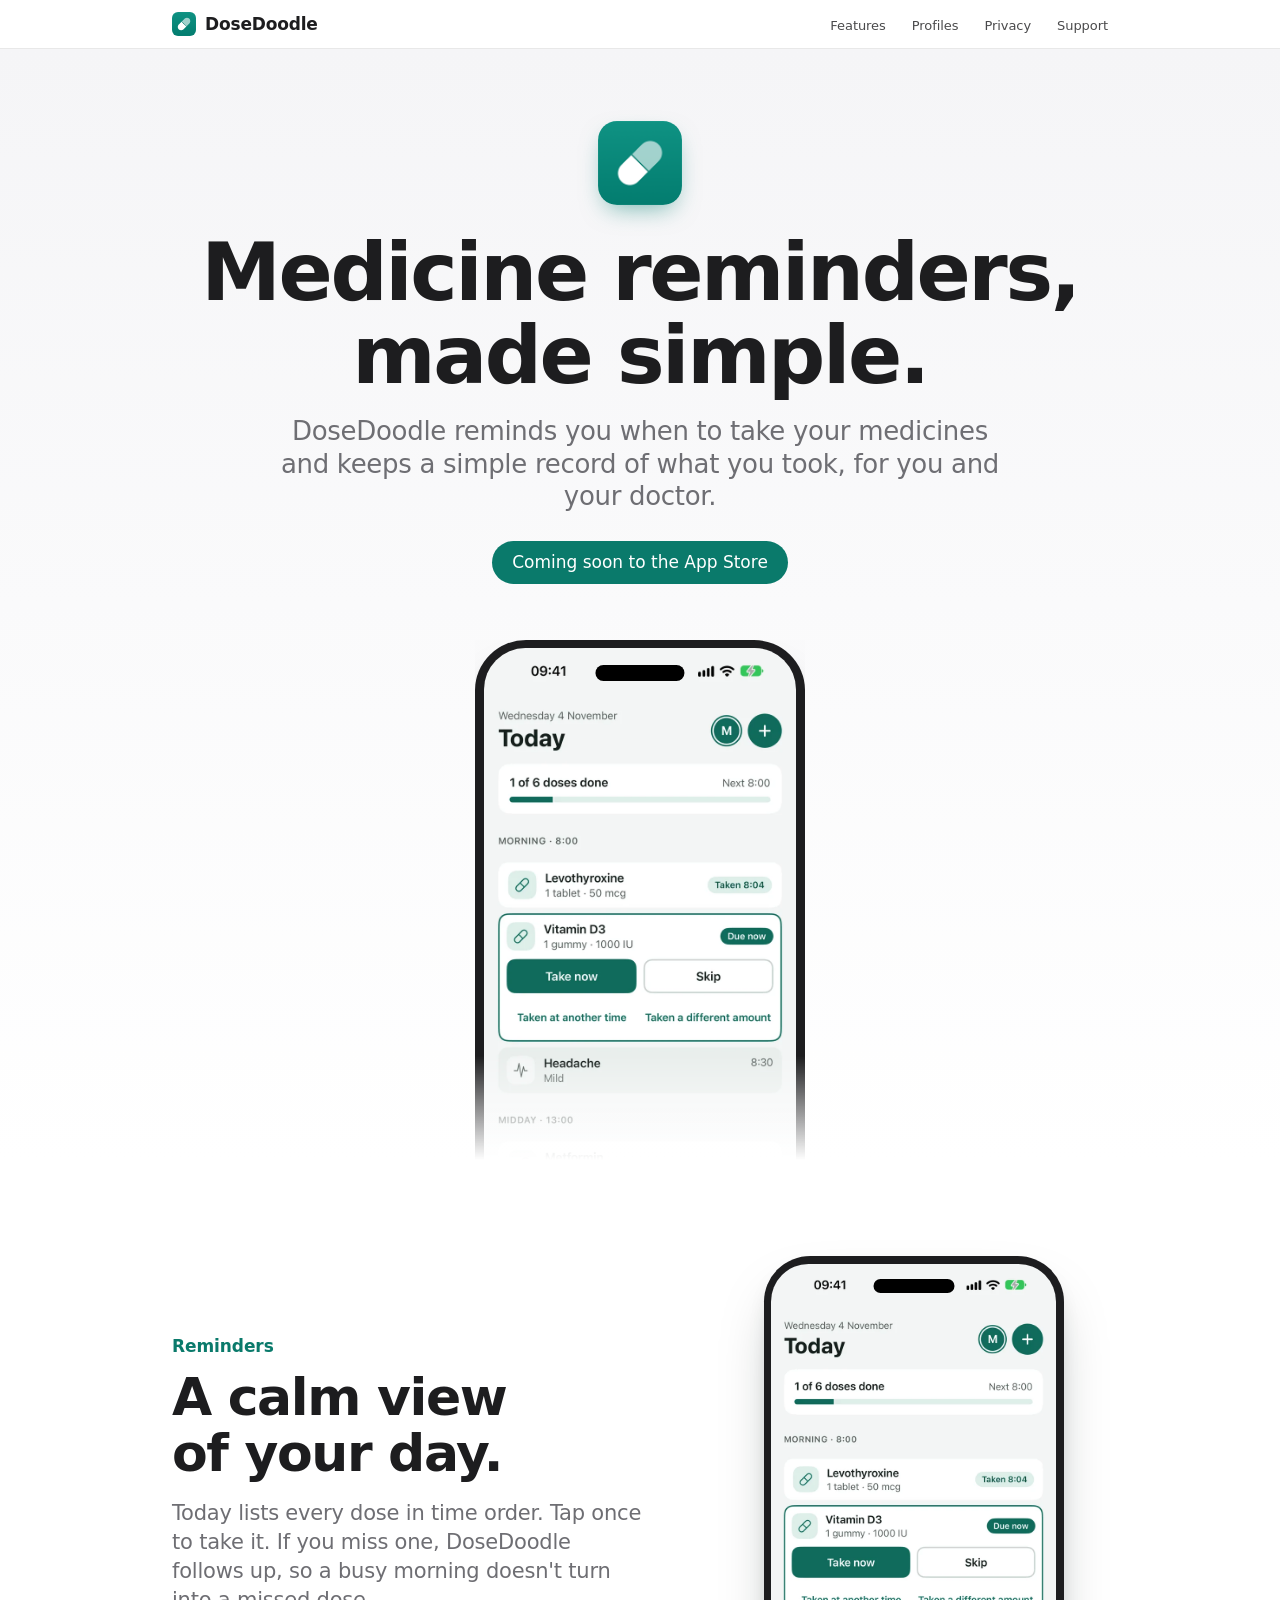
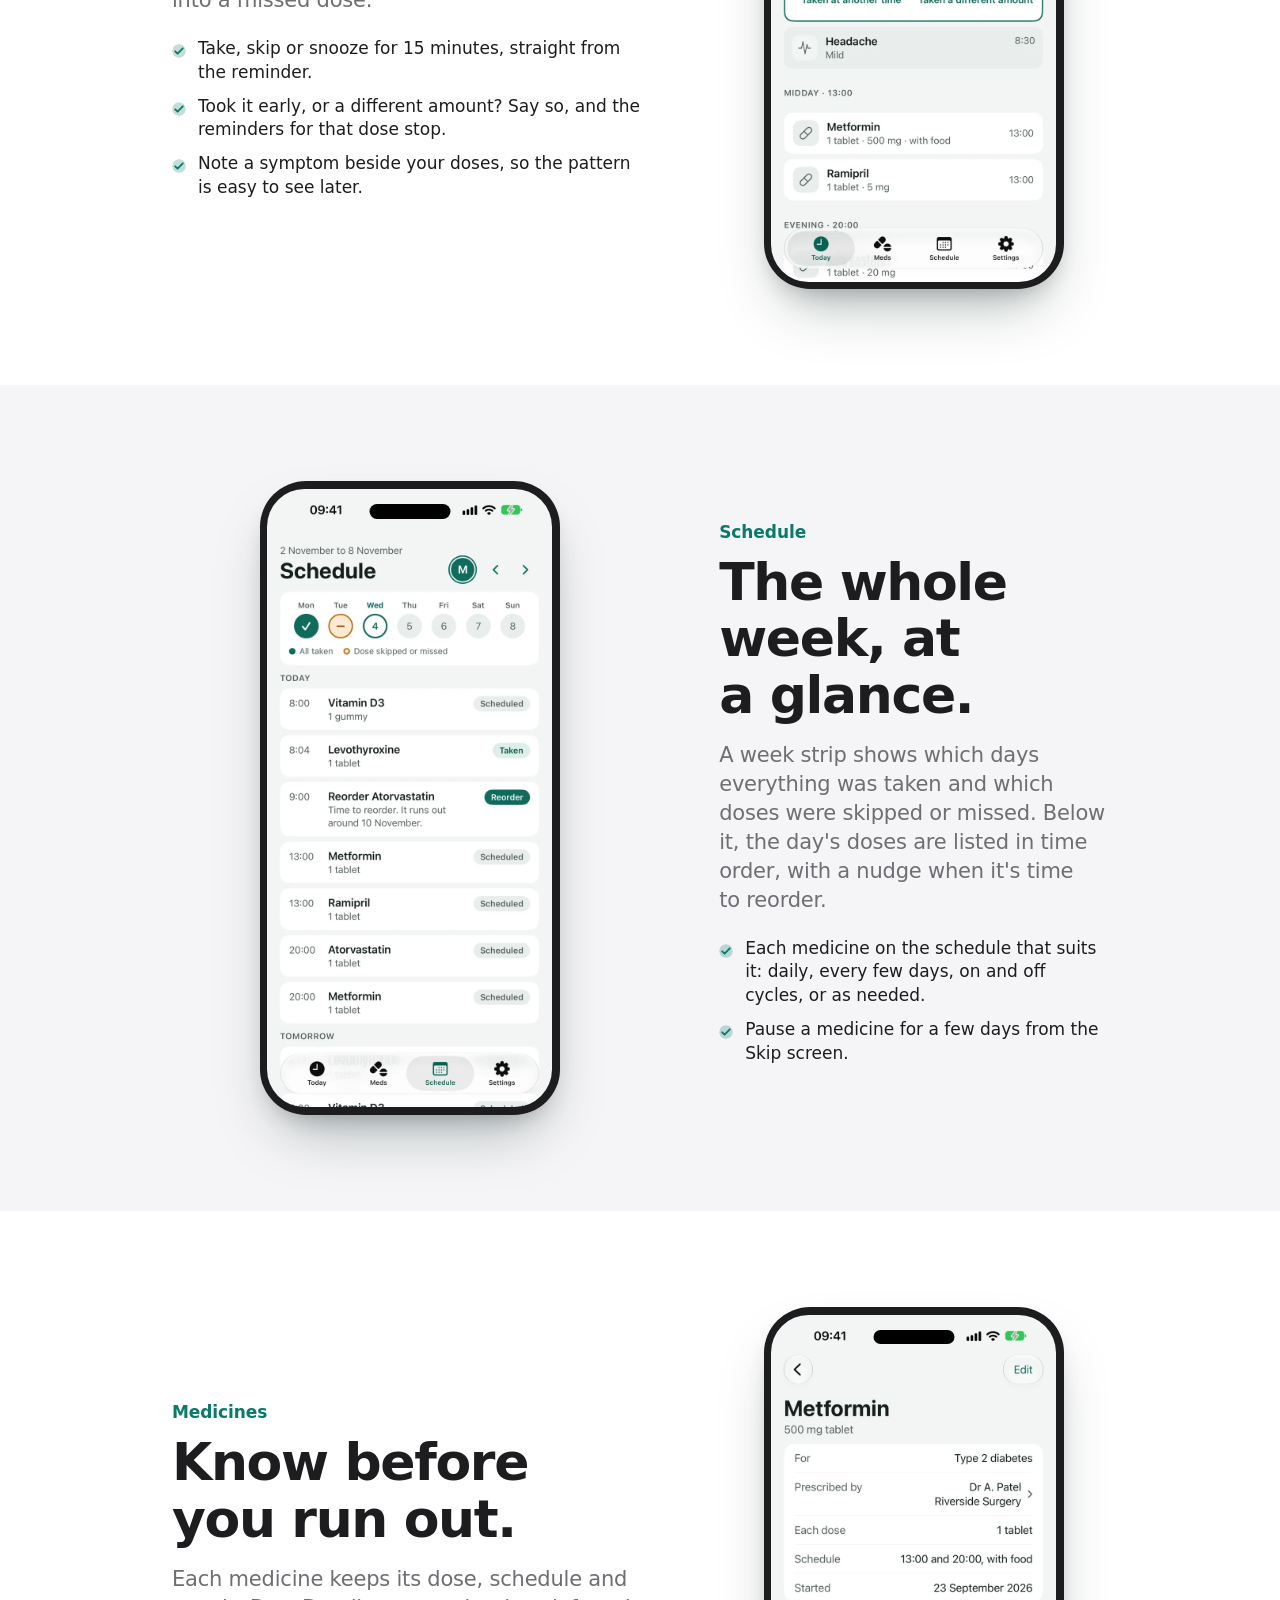
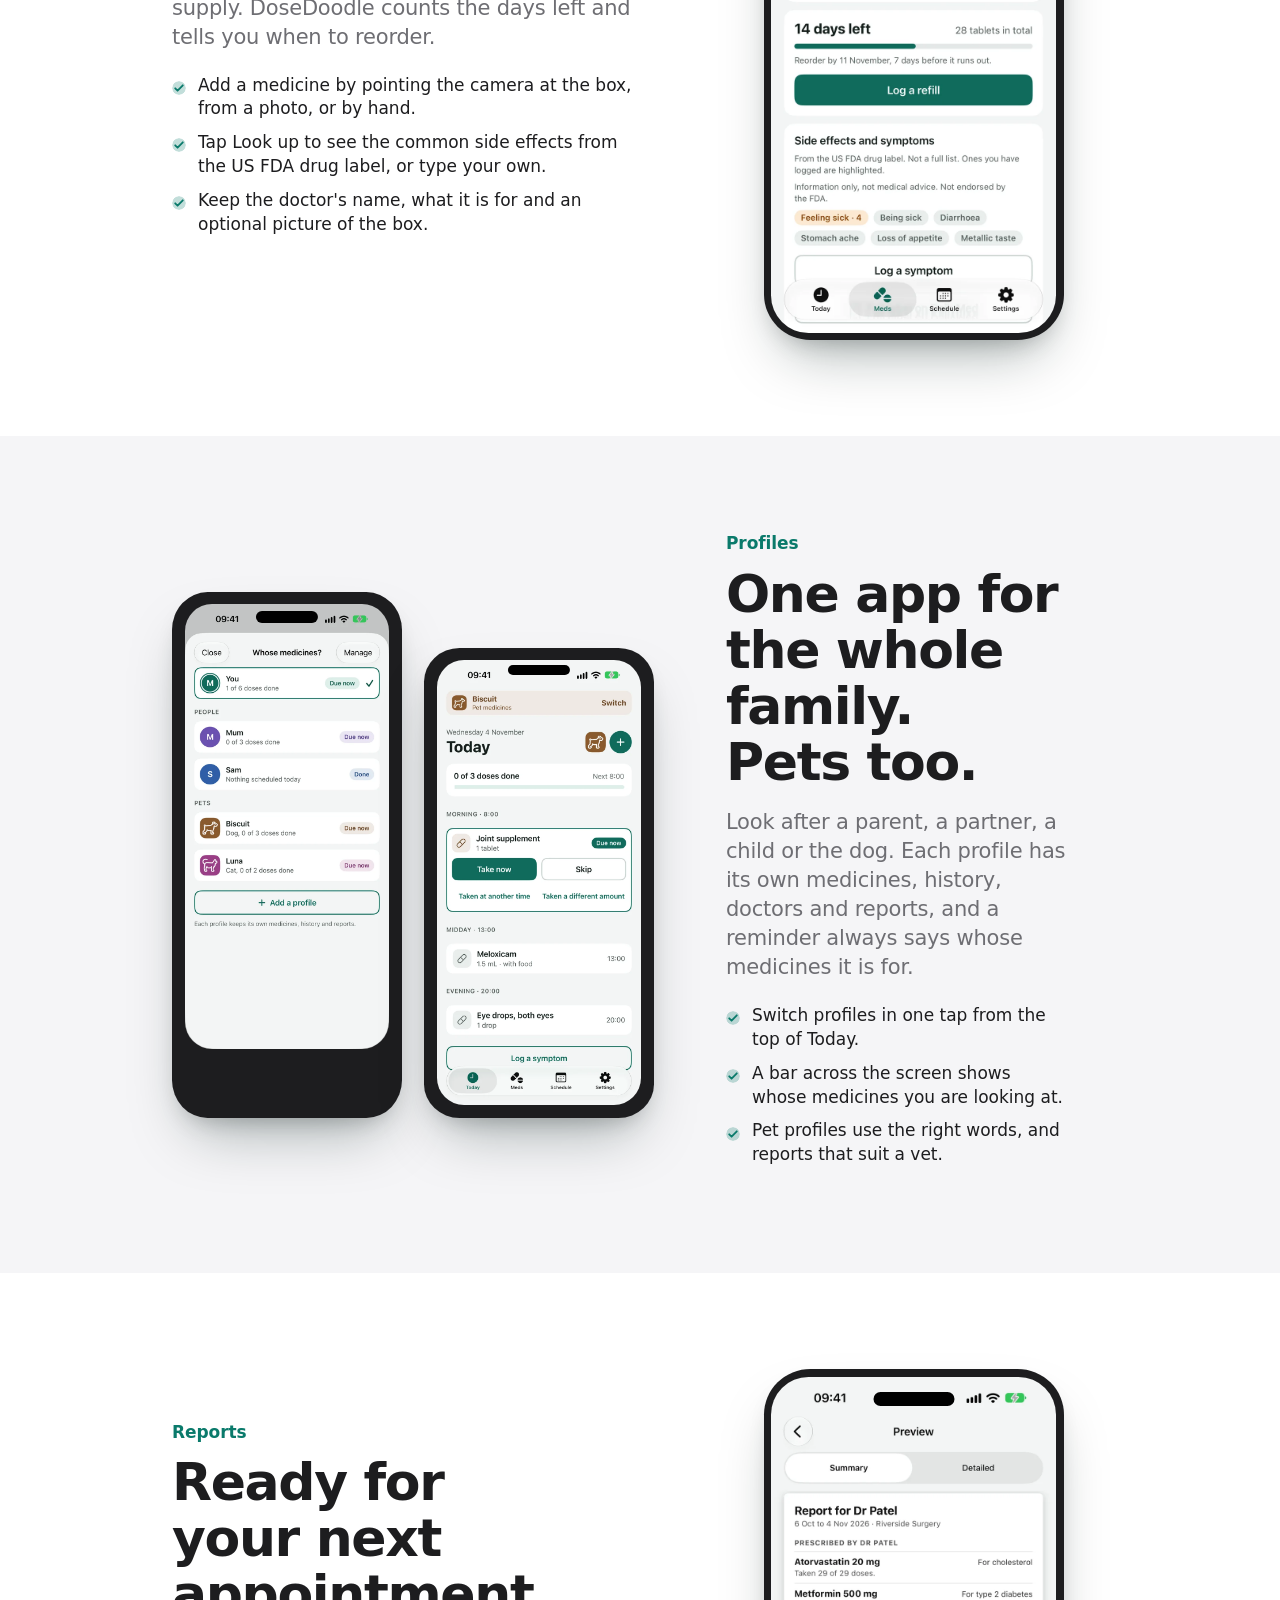
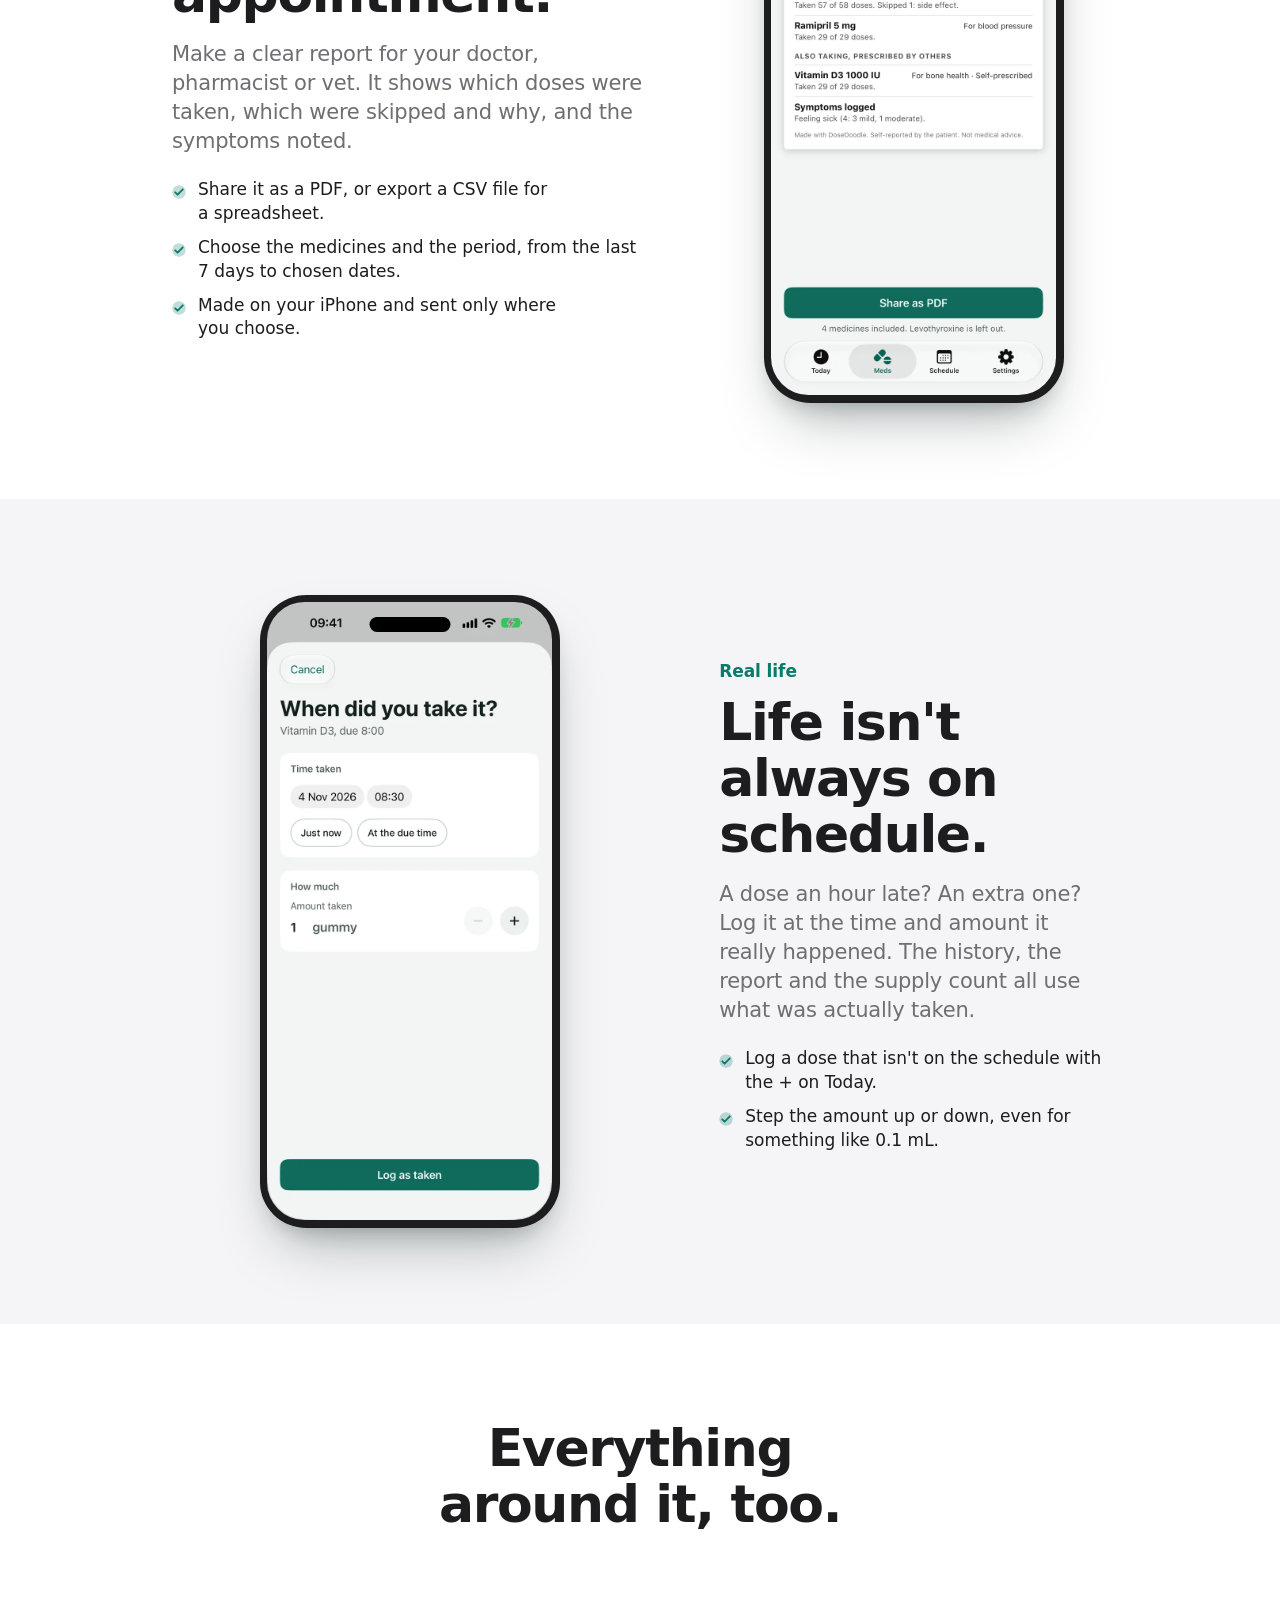
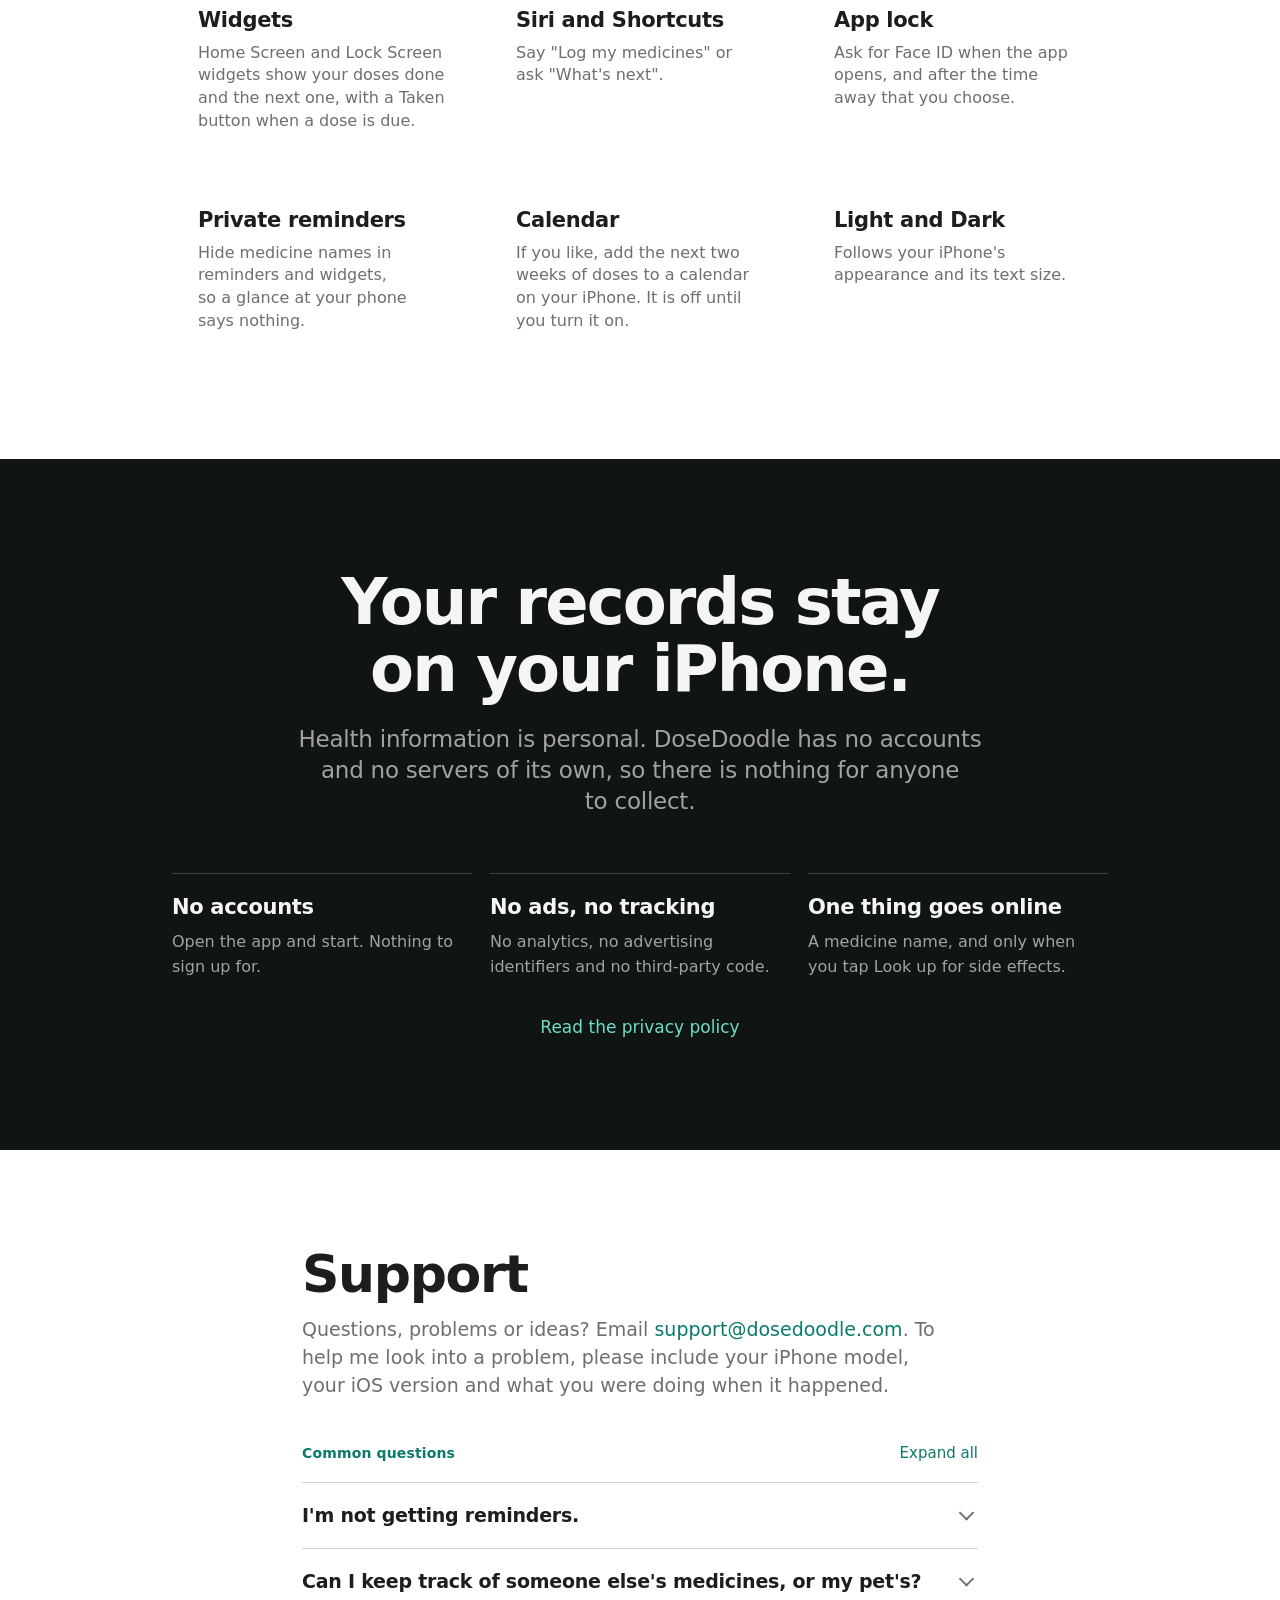
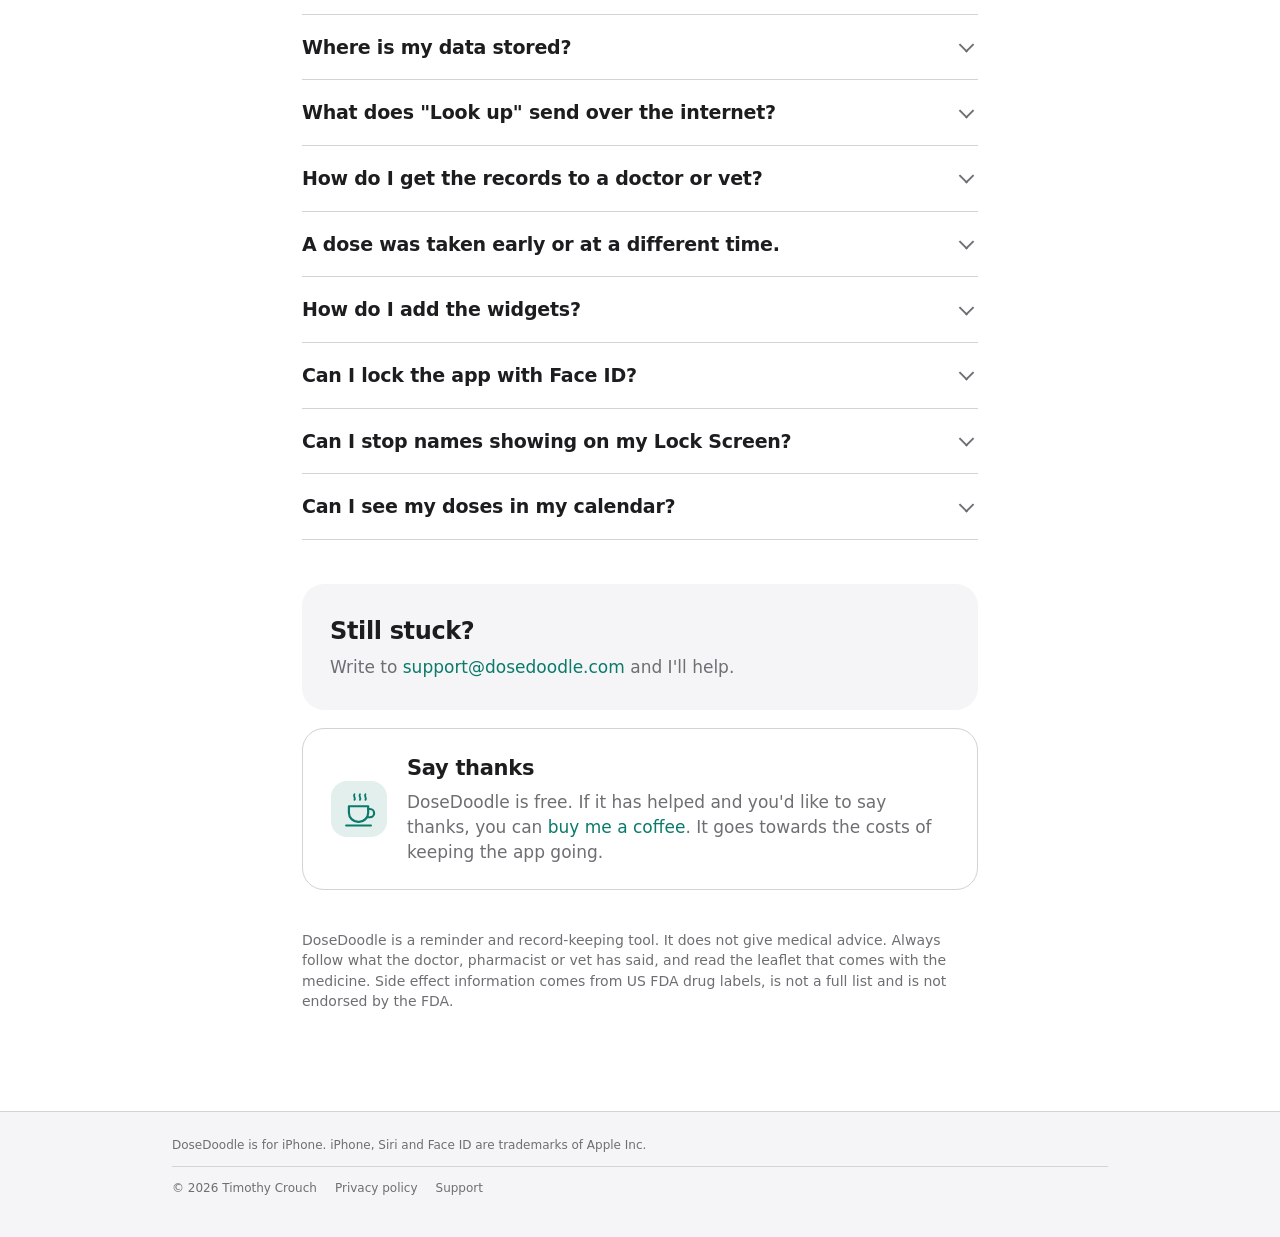
==== commit 430440a2: "Use support@dosedoodle.com and dosedoodle.com across the site The support email, the privacy policy " ====
--- a/index.html
+++ b/index.html
@@ -11,8 +11,10 @@
 <meta property="og:site_name" content="DoseDoodle">
 <meta property="og:title" content="DoseDoodle: medicine reminders, made simple">
 <meta property="og:description" content="Reminders for your medicines and a simple record for you and your doctor. Profiles for family and pets. Your records stay on your iPhone.">
-<meta property="og:image" content="https://dosedoodle.netlify.app/img/og.png">
+<meta property="og:url" content="https://dosedoodle.com/">
+<meta property="og:image" content="https://dosedoodle.com/img/og.png">
 <meta name="twitter:card" content="summary_large_image">
+<link rel="canonical" href="https://dosedoodle.com/">
 <link rel="icon" href="favicon.svg" type="image/svg+xml">
 <link rel="icon" href="favicon-32.png" type="image/png" sizes="32x32">
 <link rel="icon" href="favicon-48.png" type="image/png" sizes="48x48">
@@ -175,7 +177,7 @@
 <section class="support" id="support">
   <div class="wrap narrow">
     <h2>Support</h2>
-    <p class="intro">Questions, problems or ideas? Email <a href="mailto:DoseDoodleSupport@gmail.com">DoseDoodleSupport@gmail.com</a>. To help me look into a problem, please include your iPhone model, your iOS version and what you were doing when it happened.</p>
+    <p class="intro">Questions, problems or ideas? Email <a href="mailto:support@dosedoodle.com">support@dosedoodle.com</a>. To help me look into a problem, please include your iPhone model, your iOS version and what you were doing when it happened.</p>
 
     <div class="faq-head">
       <h3 class="eyebrow">Common questions</h3>
@@ -227,7 +229,7 @@
 
     <div class="contact-card">
       <h3>Still stuck?</h3>
-      <p>Write to <a href="mailto:DoseDoodleSupport@gmail.com">DoseDoodleSupport@gmail.com</a> and I'll help.</p>
+      <p>Write to <a href="mailto:support@dosedoodle.com">support@dosedoodle.com</a> and I'll help.</p>
     </div>
 
     <div class="tip">
